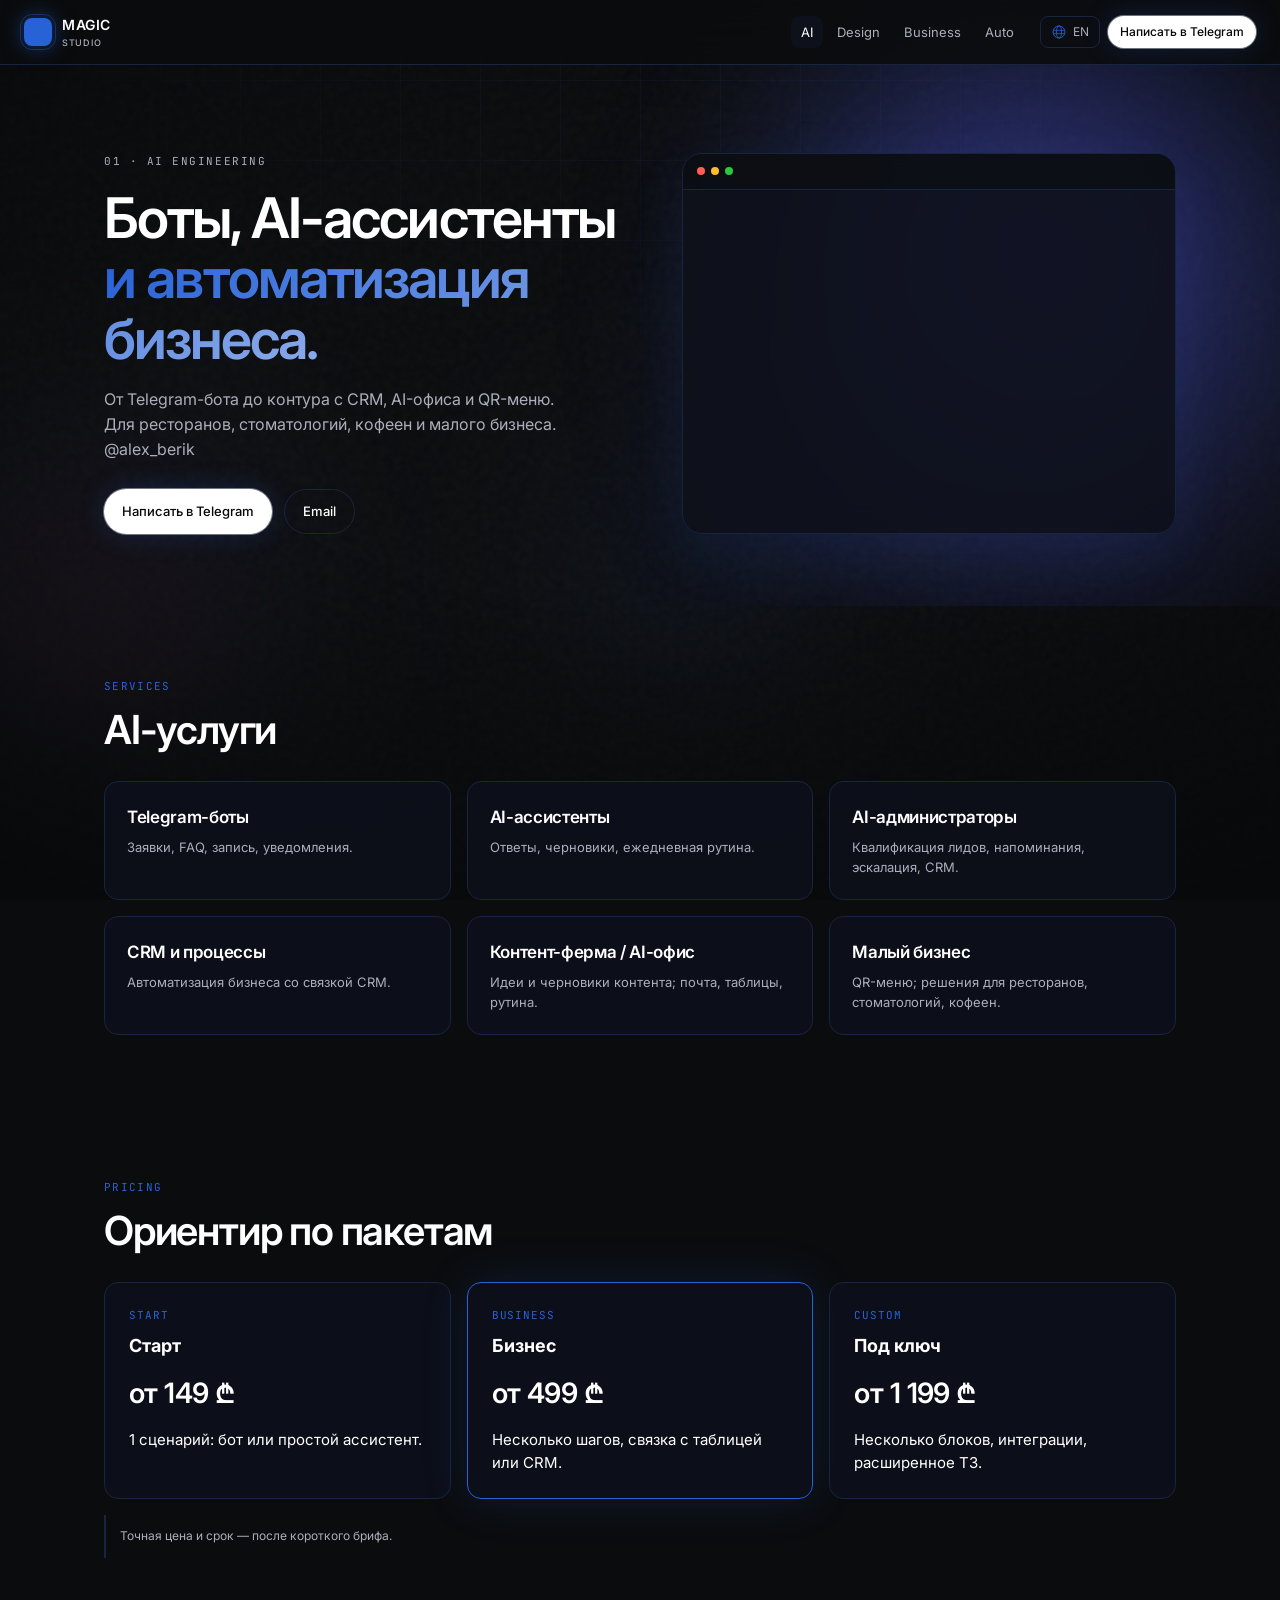
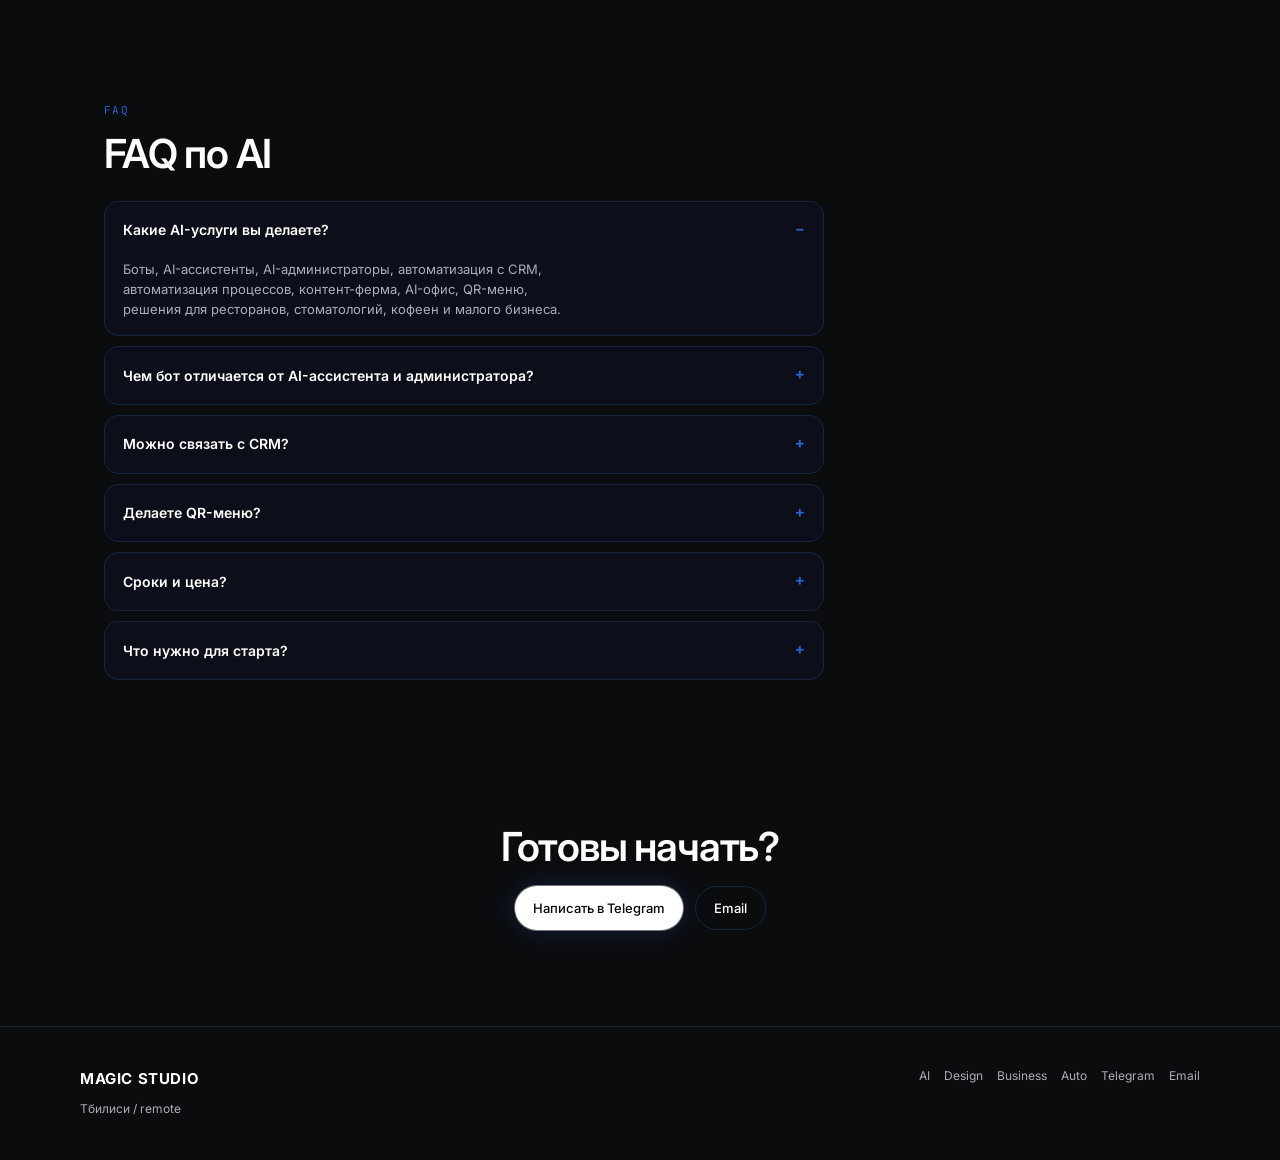
==== ai/index.html @ c42474b6 "Improve AI services SEO metadata and schema" ====
<!doctype html>
<html lang="ru" data-theme="ai">
<head>
<meta charset="utf-8">
<meta name="viewport" content="width=device-width,initial-scale=1">
<title>AI-боты и автоматизация бизнеса в Тбилиси — MAGIC Studio</title>
<meta name="description" content="Разработка Telegram-ботов, AI-ассистентов, автоматизация CRM и процессов, AI-администраторы и QR-меню для бизнеса в Грузии. От 149 ₾.">
<link rel="canonical" href="https://alexberik.github.io/magic_studio/ai/">
<meta property="og:title" content="AI-боты и автоматизация бизнеса в Тбилиси — MAGIC Studio">
<meta property="og:description" content="Разработка Telegram-ботов, AI-ассистентов, автоматизация CRM и процессов, AI-администраторы и QR-меню для бизнеса в Грузии. От 149 ₾.">
<meta property="og:url" content="https://alexberik.github.io/magic_studio/ai/">
<meta property="og:image" content="https://alexberik.github.io/magic_studio/og-image.jpg">
<meta name="robots" content="index,follow,max-image-preview:large,max-snippet:-1,max-video-preview:-1">
<meta name="author" content="MAGIC Studio">
<meta property="og:type" content="website">
<meta property="og:site_name" content="MAGIC Studio">
<meta property="og:locale" content="ru_GE">
<meta property="og:locale:alternate" content="en_US">
<meta property="og:image:alt" content="AI-боты и автоматизация бизнеса в Тбилиси — MAGIC Studio">
<meta name="twitter:card" content="summary_large_image">
<meta name="twitter:title" content="AI-боты и автоматизация бизнеса в Тбилиси — MAGIC Studio">
<meta name="twitter:description" content="Разработка Telegram-ботов, AI-ассистентов, автоматизация CRM и процессов, AI-администраторы и QR-меню для бизнеса в Грузии. От 149 ₾.">
<meta name="twitter:image" content="https://alexberik.github.io/magic_studio/og-image.jpg">
<script type="application/ld+json">{"@context":"https://schema.org","@graph":[{"@type":"Service","@id":"https://alexberik.github.io/magic_studio/ai/#service","name":"AI automation","url":"https://alexberik.github.io/magic_studio/ai/","description":"Разработка Telegram-ботов, AI-ассистентов, автоматизация CRM и процессов, AI-администраторы и QR-меню для бизнеса в Грузии. От 149 ₾.","provider":{"@type":"Organization","name":"MAGIC Studio","url":"https://alexberik.github.io/magic_studio/","email":"alexberik@gmail.com"},"areaServed":{"@type":"Country","name":"Georgia"},"availableChannel":{"@type":"ServiceChannel","serviceUrl":"https://t.me/alex_berik","availableLanguage":["Russian","English"]}},{"@type":"BreadcrumbList","itemListElement":[{"@type":"ListItem","position":1,"name":"MAGIC Studio","item":"https://alexberik.github.io/magic_studio/"},{"@type":"ListItem","position":2,"name":"AI automation","item":"https://alexberik.github.io/magic_studio/ai/"}]}]}</script>
<link href="https://fonts.googleapis.com/css2?family=Inter:wght@400;500;600;700&family=JetBrains+Mono:wght@400;500&display=swap" rel="stylesheet">
<link rel="stylesheet" href="../assets/css/base.css">
<link rel="stylesheet" href="../assets/css/themes.css">
<link rel="stylesheet" href="../assets/css/visuals.css">
<link rel="stylesheet" href="../assets/css/effects.css">
<link rel="stylesheet" href="../assets/css/jarvis.css">
</head>
<body>
<div class="ambient" aria-hidden="true"></div>
<header class="topbar">
  <a class="brand" href="../"><span class="brand-mark"></span><span>MAGIC<small>STUDIO</small></span></a>
  <nav class="nav">
    <a class="active" href="../ai/">AI</a>
    <a href="../design/">Design</a>
    <a href="../business/">Business</a>
    <a href="../auto/">Auto</a>
  </nav>
  <div class="top-actions">
    <button type="button" class="lang-btn" id="lang-btn"><svg class="globe" viewBox="0 0 24 24" fill="none" aria-hidden="true"><circle cx="12" cy="12" r="9" stroke="currentColor" stroke-width="1.4"/><ellipse cx="12" cy="12" rx="4" ry="9" stroke="currentColor" stroke-width="1.2"/><path d="M3.5 9.5h17M3.5 14.5h17" stroke="currentColor" stroke-width="1.2"/></svg><span class="lang-code">EN</span></button>
    <a class="btn btn-primary btn-sm" href="https://t.me/alex_berik" target="_blank" rel="noopener" data-i18n="cta_tg">Написать в Telegram</a>
  </div>
</header>
<main>
<section class="hero">
  <div class="hero-glow"></div>
  <div class="wrap hero-grid">
    <div>
      <p class="eyebrow">01 · AI ENGINEERING</p>
      <h1 data-show="ru">Боты, AI-ассистенты<br><em>и автоматизация бизнеса.</em></h1>
      <h1 data-show="en" hidden>Bots, AI assistants<br><em>and business automation.</em></h1>
      <p class="sub" data-show="ru">От Telegram-бота до контура с CRM, AI-офиса и QR-меню. Для ресторанов, стоматологий, кофеен и малого бизнеса. @alex_berik</p>
      <p class="sub" data-show="en" hidden>From a Telegram bot to CRM flows, AI office and QR menus. For restaurants, clinics, cafes and small business.</p>
      <div class="hero-cta">
        <a class="btn btn-primary" href="https://t.me/alex_berik" target="_blank" rel="noopener" data-i18n="cta_tg">Написать в Telegram</a>
        <a class="btn btn-ghost" href="mailto:alexberik@gmail.com">Email</a>
      </div>
    </div>
    <div class="hero-visual viz-terminal" aria-hidden="true">
      <div class="bar"><span class="dot"></span><span class="dot"></span><span class="dot"></span></div>
      <div class="term-body">
        <div class="line muted">$ magic ai --stack</div>
        <div class="line">bots · assistants · admins</div>
        <div class="line">crm · processes · office</div>
        <div class="line">content-farm · qr-menu</div>
        <div class="line">tg: <span class="ok">@alex_berik</span></div>
        <div class="line">status: <span class="ok">open</span><span class="cursor"></span></div>
      </div>
    </div>
  </div>
</section>
<section class="section" id="services"><div class="wrap">
  <div class="section-label">SERVICES</div>
  <h2 data-show="ru">AI-услуги</h2><h2 data-show="en" hidden>AI services</h2>
  <div class="grid-3" style="margin-top:28px">
    <div class="card"><h3 data-show="ru">Telegram-боты</h3><h3 data-show="en" hidden>Telegram bots</h3><p data-show="ru">Заявки, FAQ, запись, уведомления.</p><p data-show="en" hidden>Leads, FAQ, booking, alerts.</p></div>
    <div class="card"><h3 data-show="ru">AI-ассистенты</h3><h3 data-show="en" hidden>AI assistants</h3><p data-show="ru">Ответы, черновики, ежедневная рутина.</p><p data-show="en" hidden>Answers, drafts, daily routine.</p></div>
    <div class="card"><h3 data-show="ru">AI-администраторы</h3><h3 data-show="en" hidden>AI admins</h3><p data-show="ru">Квалификация лидов, напоминания, эскалация, CRM.</p><p data-show="en" hidden>Lead qualify, reminders, escalate, CRM.</p></div>
    <div class="card"><h3 data-show="ru">CRM и процессы</h3><h3 data-show="en" hidden>CRM & processes</h3><p data-show="ru">Автоматизация бизнеса со связкой CRM.</p><p data-show="en" hidden>Business automation with CRM.</p></div>
    <div class="card"><h3 data-show="ru">Контент-ферма / AI-офис</h3><h3 data-show="en" hidden>Content farm / AI office</h3><p data-show="ru">Идеи и черновики контента; почта, таблицы, рутина.</p><p data-show="en" hidden>Content ideas; mail, sheets, routine.</p></div>
    <div class="card"><h3 data-show="ru">Малый бизнес</h3><h3 data-show="en" hidden>Small business</h3><p data-show="ru">QR-меню; решения для ресторанов, стоматологий, кофеен.</p><p data-show="en" hidden>QR menus; restaurants, clinics, cafes.</p></div>
  </div>
</div></section>
<section class="section"><div class="wrap">
  <div class="section-label">PRICING</div>
  <h2 data-show="ru">Ориентир по пакетам</h2><h2 data-show="en" hidden>Package guide</h2>
  <div class="price-grid" style="margin-top:28px">
    <div class="price-card"><div class="tier">START</div><h3 data-show="ru">Старт</h3><h3 data-show="en" hidden>Start</h3><div class="amount">от 149 ₾</div><p data-show="ru">1 сценарий: бот или простой ассистент.</p><p data-show="en" hidden>1 flow: bot or simple assistant.</p></div>
    <div class="price-card featured"><div class="tier">BUSINESS</div><h3 data-show="ru">Бизнес</h3><h3 data-show="en" hidden>Business</h3><div class="amount">от 499 ₾</div><p data-show="ru">Несколько шагов, связка с таблицей или CRM.</p><p data-show="en" hidden>Multi-step, sheet or CRM.</p></div>
    <div class="price-card"><div class="tier">CUSTOM</div><h3 data-show="ru">Под ключ</h3><h3 data-show="en" hidden>Custom</h3><div class="amount">от 1 199 ₾</div><p data-show="ru">Несколько блоков, интеграции, расширенное ТЗ.</p><p data-show="en" hidden>Several blocks, integrations.</p></div>
  </div>
  <p class="note" data-show="ru">Точная цена и срок — после короткого брифа.</p>
  <p class="note" data-show="en" hidden>Final price and timeline after a short brief.</p>
</div></section>
<section class="section" id="faq"><div class="wrap">
  <div class="section-label">FAQ</div>
  <h2 data-show="ru">FAQ по AI</h2><h2 data-show="en" hidden>AI FAQ</h2>
  <div class="faq-list">
<details class="faq-item" open>
<summary><span data-show="ru">Какие AI-услуги вы делаете?</span><span data-show="en" hidden>Which AI services?</span></summary>
<p data-show="ru">Боты, AI-ассистенты, AI-администраторы, автоматизация с CRM, автоматизация процессов, контент-ферма, AI-офис, QR-меню, решения для ресторанов, стоматологий, кофеен и малого бизнеса.</p>
<p data-show="en" hidden>Bots, AI assistants, AI admins, CRM automation, process automation, content farm, AI office, QR menus, solutions for restaurants, clinics, cafes and small business.</p>
</details>
<details class="faq-item">
<summary><span data-show="ru">Чем бот отличается от AI-ассистента и администратора?</span><span data-show="en" hidden>Bot vs assistant vs admin?</span></summary>
<p data-show="ru">Бот — сценарии (заявки, FAQ, запись). Ассистент помогает с ответами и черновиками. Администратор ведёт операционные шаги: квалификация, CRM, эскалация.</p>
<p data-show="en" hidden>Bot runs flows. Assistant helps with answers and drafts. Admin runs operational steps: qualify, CRM, escalate.</p>
</details>
<details class="faq-item">
<summary><span data-show="ru">Можно связать с CRM?</span><span data-show="en" hidden>CRM integration?</span></summary>
<p data-show="ru">Да. Типовой контур: заявка → квалификация → CRM/таблица → уведомление менеджеру.</p>
<p data-show="en" hidden>Yes. Typical flow: lead → qualify → CRM/sheet → manager alert.</p>
</details>
<details class="faq-item">
<summary><span data-show="ru">Делаете QR-меню?</span><span data-show="en" hidden>QR menus?</span></summary>
<p data-show="ru">Да, для ресторанов и кафе; плюс простые контуры для стоматологий, кофеен и малого бизнеса.</p>
<p data-show="en" hidden>Yes, for restaurants and cafes; plus simple flows for clinics, coffee shops and small business.</p>
</details>
<details class="faq-item">
<summary><span data-show="ru">Сроки и цена?</span><span data-show="en" hidden>Timeline and price?</span></summary>
<p data-show="ru">Простой сценарий — часто от нескольких дней, от 149 ₾. Сложнее — после оценки объёма.</p>
<p data-show="en" hidden>Simple flows often from a few days, from 149 ₾. Complex work after scope review.</p>
</details>
<details class="faq-item">
<summary><span data-show="ru">Что нужно для старта?</span><span data-show="en" hidden>What do you need to start?</span></summary>
<p data-show="ru">Задача, канал, примеры ответов или прайс, желаемый результат.</p>
<p data-show="en" hidden>Task, channel, sample answers or price list, desired outcome.</p>
</details>
  </div>
</div></section>
<section class="section"><div class="wrap" style="text-align:center">
  <h2 data-show="ru">Готовы начать?</h2>
  <h2 data-show="en" hidden>Ready to start?</h2>
  <div class="hero-cta" style="justify-content:center;margin-top:16px">
    <a class="btn btn-primary" href="https://t.me/alex_berik" target="_blank" rel="noopener">Написать в Telegram</a>
    <a class="btn btn-ghost" href="mailto:alexberik@gmail.com">Email</a>
  </div>
</div></section>
</main>
<footer class="footer"><div class="footer-inner">
  <div><strong>MAGIC STUDIO</strong><span data-show="ru">Тбилиси / remote</span><span data-show="en" hidden>Tbilisi / remote</span></div>
  <div class="footer-links">
    <a href="../ai/">AI</a><a href="../design/">Design</a><a href="../business/">Business</a><a href="../auto/">Auto</a>
    <a href="https://t.me/alex_berik" target="_blank" rel="noopener">Telegram</a>
    <a href="mailto:alexberik@gmail.com">Email</a>
  </div>
</div></footer>
<script src="../assets/js/main.js"></script>
</body></html>
---- assets/css/base.css ----
/* MAGIC — shared system */
:root {
  --font-sans: 'Inter', system-ui, -apple-system, sans-serif;
  --font-display: 'Inter', system-ui, sans-serif;
  --font-mono: 'JetBrains Mono', ui-monospace, monospace;
  --max: 1120px;
  --radius: 14px;
  --radius-sm: 8px;
  --radius-pill: 999px;
  --ease: cubic-bezier(0.22, 1, 0.36, 1);
}
*, *::before, *::after { box-sizing: border-box; margin: 0; padding: 0; }
html { scroll-behavior: smooth; }
body {
  font-family: var(--font-sans);
  font-size: 15px;
  line-height: 1.55;
  color: var(--text);
  background: var(--canvas);
  -webkit-font-smoothing: antialiased;
  min-height: 100vh;
  overflow-x: hidden;
}
a { color: inherit; text-decoration: none; }
button { font: inherit; cursor: pointer; border: none; background: none; color: inherit; }
.wrap { max-width: var(--max); margin: 0 auto; padding: 0 24px; }
.section { padding: 72px 0; position: relative; }
.section-label {
  font-family: var(--font-mono); font-size: 11px; letter-spacing: 0.12em;
  text-transform: uppercase; color: var(--accent); margin-bottom: 12px;
}
.section h2 {
  font-size: clamp(28px, 4vw, 40px); font-weight: 600;
  letter-spacing: -0.03em; line-height: 1.15; margin-bottom: 12px;
}
.section .lead { color: var(--text-muted); max-width: 560px; margin-bottom: 32px; }
.ambient {
  position: fixed; inset: 0; pointer-events: none; z-index: 0; overflow: hidden;
}
.ambient::before {
  content: ''; position: absolute; inset: 0;
  background-image:
    linear-gradient(color-mix(in srgb, var(--accent) 7%, transparent) 1px, transparent 1px),
    linear-gradient(90deg, color-mix(in srgb, var(--accent) 7%, transparent) 1px, transparent 1px);
  background-size: 80px 80px;
  mask-image: radial-gradient(ellipse 75% 55% at 50% 0%, black 15%, transparent 72%);
}
.ambient::after {
  content: ''; position: absolute; inset: -20%;
  background-image: url("data:image/svg+xml,%3Csvg viewBox='0 0 200 200' xmlns='http://www.w3.org/2000/svg'%3E%3Cfilter id='n'%3E%3CfeTurbulence type='fractalNoise' baseFrequency='0.85' numOctaves='4' stitchTiles='stitch'/%3E%3C/filter%3E%3Crect width='100%25' height='100%25' filter='url(%23n)'/%3E%3C/svg%3E");
  opacity: 0.035; animation: grain-shift 8s steps(10) infinite; mix-blend-mode: overlay;
}
@keyframes grain-shift {
  0%, 100% { transform: translate(0, 0); }
  20% { transform: translate(-2%, 1%); }
  40% { transform: translate(1%, -1%); }
  60% { transform: translate(-1%, 2%); }
  80% { transform: translate(2%, -2%); }
}
.aurora {
  position: absolute; border-radius: 50%; filter: blur(80px);
  will-change: transform, opacity; mix-blend-mode: screen;
}
.aurora-a {
  width: min(70vw, 640px); height: min(70vw, 640px);
  top: -12%; right: -8%; background: var(--glow-a, var(--glow));
  opacity: 0.55; animation: drift-a 18s ease-in-out infinite alternate;
}
.aurora-b {
  width: min(55vw, 480px); height: min(55vw, 480px);
  bottom: 5%; left: -12%; background: var(--glow-b, var(--glow));
  opacity: 0.35; animation: drift-b 22s ease-in-out infinite alternate;
}
.aurora-c {
  width: min(40vw, 360px); height: min(40vw, 360px);
  top: 42%; left: 40%; background: var(--glow-c, var(--glow));
  opacity: 0.22; animation: drift-c 16s ease-in-out infinite alternate;
}
@keyframes drift-a { from { transform: translate(0, 0) scale(1); } to { transform: translate(-6%, 8%) scale(1.08); } }
@keyframes drift-b { from { transform: translate(0, 0) scale(1); } to { transform: translate(10%, -6%) scale(1.12); } }
@keyframes drift-c { from { transform: translate(0, 0) scale(1); opacity: 0.18; } to { transform: translate(-8%, 4%) scale(1.15); opacity: 0.32; } }
.spotlight {
  position: fixed; width: 420px; height: 420px; margin: -210px 0 0 -210px;
  border-radius: 50%; pointer-events: none; z-index: 0;
  background: radial-gradient(circle, color-mix(in srgb, var(--accent) 18%, transparent) 0%, transparent 70%);
  opacity: 0; transition: opacity 0.4s ease; will-change: transform;
}
body:hover .spotlight { opacity: 1; }
.vignette {
  position: fixed; inset: 0; pointer-events: none; z-index: 0;
  background: radial-gradient(ellipse 90% 70% at 50% 40%, transparent 40%, color-mix(in srgb, var(--canvas) 75%, #000) 100%);
}
main, .topbar, .footer { position: relative; z-index: 1; }
.topbar {
  position: sticky; top: 0; z-index: 50;
  display: flex; align-items: center; gap: 16px; padding: 14px 24px;
  background: color-mix(in srgb, var(--canvas) 78%, transparent);
  backdrop-filter: blur(18px) saturate(1.2);
  border-bottom: 1px solid var(--border);
}
.brand { display: flex; align-items: center; gap: 10px; font-weight: 600; letter-spacing: 0.04em; }
.brand-mark {
  width: 28px; height: 28px; border-radius: 8px; background: var(--accent);
  box-shadow: 0 0 22px color-mix(in srgb, var(--accent) 55%, transparent); position: relative;
}
.brand-mark::after {
  content: ''; position: absolute; inset: -4px; border-radius: 12px;
  border: 1px solid color-mix(in srgb, var(--accent) 35%, transparent);
  animation: pulse-ring 3s ease-in-out infinite;
}
@keyframes pulse-ring {
  0%, 100% { opacity: 0.4; transform: scale(1); }
  50% { opacity: 0; transform: scale(1.25); }
}
.brand span { font-size: 14px; }
.brand small { display: block; font-size: 9px; font-weight: 500; color: var(--text-muted); letter-spacing: 0.08em; }
.nav { display: flex; gap: 4px; margin-left: auto; flex-wrap: wrap; }
.nav a {
  padding: 6px 10px; font-size: 13px; color: var(--text-muted);
  border-radius: var(--radius-sm); transition: .15s var(--ease);
}
.nav a:hover, .nav a.active { color: var(--text); background: var(--surface); }
.top-actions { display: flex; align-items: center; gap: 8px; }
.lang-btn {
  display: inline-flex; align-items: center; gap: 6px;
  padding: 6px 10px; font-size: 12px; color: var(--text-muted);
  border: 1px solid var(--border); border-radius: var(--radius-sm);
}
.lang-btn:hover { border-color: var(--accent); color: var(--text); }
.btn {
  display: inline-flex; align-items: center; gap: 8px;
  padding: 11px 18px; font-size: 13px; font-weight: 500;
  border-radius: var(--radius-pill); transition: .2s var(--ease);
}
.btn-primary {
  background: var(--cta-bg); color: var(--cta-text);
  box-shadow: 0 0 0 1px color-mix(in srgb, var(--cta-bg) 40%, transparent),
              0 0 28px color-mix(in srgb, var(--accent) 22%, transparent);
}
.btn-primary:hover { filter: brightness(1.06); transform: translateY(-1px); }
.btn-ghost { border: 1px solid var(--border); color: var(--text); }
.btn-ghost:hover { border-color: var(--accent); color: var(--accent); }
.btn-sm { padding: 7px 12px; font-size: 12px; }
.grid-2 { display: grid; grid-template-columns: repeat(2, 1fr); gap: 16px; }
.grid-3 { display: grid; grid-template-columns: repeat(3, 1fr); gap: 16px; }
.card {
  background: color-mix(in srgb, var(--surface) 92%, transparent);
  border: 1px solid var(--border); border-radius: var(--radius); padding: 22px;
  backdrop-filter: blur(12px);
  transition: border-color .2s, transform .25s var(--ease), box-shadow .25s;
}
.card:hover {
  border-color: color-mix(in srgb, var(--accent) 55%, var(--border));
  transform: translateY(-2px);
  box-shadow: 0 12px 40px color-mix(in srgb, var(--accent) 10%, transparent);
}
.card h3 { font-size: 17px; font-weight: 600; margin-bottom: 8px; letter-spacing: -0.02em; }
.card p { font-size: 13px; color: var(--text-muted); line-height: 1.5; }
.card .tags { display: flex; flex-wrap: wrap; gap: 6px; margin-top: 14px; }
.tag {
  font-family: var(--font-mono); font-size: 10px; letter-spacing: 0.06em;
  padding: 3px 8px; border-radius: 6px;
  background: color-mix(in srgb, var(--accent) 14%, transparent); color: var(--accent);
}
.hero { position: relative; overflow: hidden; padding: 88px 0 72px; }
.hero-glow {
  position: absolute; pointer-events: none; width: 70vmin; height: 70vmin; border-radius: 50%;
  filter: blur(90px); opacity: 0.5; background: var(--glow); top: -10%; right: -5%;
  animation: drift-a 20s ease-in-out infinite alternate;
}
.hero-glow.secondary {
  width: 50vmin; height: 50vmin; top: 40%; left: -10%; opacity: 0.28;
  animation: drift-b 24s ease-in-out infinite alternate;
}
.hero .eyebrow {
  font-family: var(--font-mono); font-size: 11px; letter-spacing: 0.14em;
  text-transform: uppercase; color: var(--text-muted); margin-bottom: 18px;
}
.hero h1 {
  font-size: clamp(36px, 6vw, 56px); font-weight: 600;
  letter-spacing: -0.035em; line-height: 1.08; max-width: 16ch; margin-bottom: 18px;
}
.hero h1 em {
  font-style: normal;
  background: linear-gradient(120deg, var(--accent), color-mix(in srgb, var(--accent) 55%, #fff));
  -webkit-background-clip: text; background-clip: text; color: transparent;
}
.hero .sub {
  font-size: 16px; color: var(--text-muted); max-width: 48ch;
  margin-bottom: 28px; line-height: 1.55;
}
.hero-cta { display: flex; flex-wrap: wrap; gap: 12px; }
.portal-grid {
  display: grid; grid-template-columns: repeat(2, 1fr); gap: 16px; margin-top: 48px;
}
.portal {
  position: relative; overflow: hidden; display: block; padding: 28px;
  background: color-mix(in srgb, var(--surface) 90%, transparent);
  border: 1px solid var(--border); border-radius: 20px; min-height: 180px;
  backdrop-filter: blur(14px);
  transition: transform .3s var(--ease), border-color .2s, box-shadow .3s;
}
.portal::before {
  content: ''; position: absolute; inset: 0;
  background: radial-gradient(600px circle at var(--mx, 50%) var(--my, 50%),
    color-mix(in srgb, var(--accent) 14%, transparent), transparent 45%);
  opacity: 0; transition: opacity .35s;
}
.portal:hover {
  transform: translateY(-4px); border-color: var(--accent);
  box-shadow: 0 16px 48px color-mix(in srgb, var(--accent) 14%, transparent);
}
.portal:hover::before { opacity: 1; }
.portal .p-num {
  font-family: var(--font-mono); font-size: 11px; color: var(--accent);
  letter-spacing: 0.1em; margin-bottom: 12px; position: relative;
}
.portal h2 { font-size: 22px; font-weight: 600; letter-spacing: -0.02em; margin-bottom: 8px; position: relative; }
.portal p { font-size: 13px; color: var(--text-muted); max-width: 36ch; position: relative; }
.portal .arrow {
  position: absolute; right: 22px; bottom: 22px; font-size: 18px; color: var(--accent); opacity: 0.7;
  transition: transform .25s var(--ease);
}
.portal:hover .arrow { transform: translate(3px, -3px); }
.steps { display: grid; grid-template-columns: repeat(4, 1fr); gap: 12px; }
.step {
  background: color-mix(in srgb, var(--surface) 92%, transparent);
  border: 1px solid var(--border); border-radius: var(--radius); padding: 18px;
  backdrop-filter: blur(10px);
}
.step .n { font-family: var(--font-mono); font-size: 11px; color: var(--accent); margin-bottom: 8px; }
.step strong { display: block; font-size: 14px; margin-bottom: 6px; }
.step span { font-size: 12px; color: var(--text-muted); }
.price-grid { display: grid; grid-template-columns: repeat(3, 1fr); gap: 16px; }
.price-card {
  background: color-mix(in srgb, var(--surface) 92%, transparent);
  border: 1px solid var(--border); border-radius: var(--radius); padding: 24px;
  backdrop-filter: blur(10px);
}
.price-card.featured {
  border-color: var(--accent);
  box-shadow: 0 0 48px color-mix(in srgb, var(--accent) 16%, transparent);
}
.price-card .tier { font-family: var(--font-mono); font-size: 11px; color: var(--accent); letter-spacing: 0.08em; margin-bottom: 8px; }
.price-card h3 { font-size: 18px; margin-bottom: 6px; }
.price-card .amount { font-size: 28px; font-weight: 600; letter-spacing: -0.02em; margin: 12px 0; }
.note {
  font-size: 12px; color: var(--text-muted); margin-top: 16px;
  padding: 12px 14px; border-left: 2px solid var(--border);
}
.footer { border-top: 1px solid var(--border); padding: 40px 24px; margin-top: 24px; }
.footer-inner {
  max-width: var(--max); margin: 0 auto;
  display: flex; flex-wrap: wrap; justify-content: space-between; gap: 20px;
}
.footer strong { display: block; margin-bottom: 6px; letter-spacing: 0.04em; }
.footer span, .footer a { font-size: 12px; color: var(--text-muted); }
.footer a:hover { color: var(--accent); }
.footer-links { display: flex; flex-wrap: wrap; gap: 14px; }
@media (max-width: 900px) {
  .nav { display: none; }
  .grid-2, .grid-3, .portal-grid, .steps, .price-grid { grid-template-columns: 1fr; }
  .hero { padding: 64px 0 48px; }
  .spotlight { display: none; }
  .aurora-c { display: none; }
}
@media (prefers-reduced-motion: reduce) {
  .aurora, .hero-glow, .ambient::after, .brand-mark::after { animation: none !important; }
}
---- assets/css/themes.css ----
/* Theme tokens per direction — multi-layer aurora */
[data-theme="hub"] {
  --canvas: #050508; --surface: #0c0c12; --elevated: #12121a; --border: #1e1e2a;
  --text: #f2f2f5; --text-muted: #8b8b9a; --accent: #ab8ff1;
  --glow: radial-gradient(circle, rgba(171,143,241,0.65), rgba(137,96,240,0.12));
  --glow-a: radial-gradient(circle, rgba(171,143,241,0.7) 0%, rgba(137,96,240,0.15) 55%, transparent 70%);
  --glow-b: radial-gradient(circle, rgba(255,125,218,0.35) 0%, rgba(98,95,255,0.12) 50%, transparent 70%);
  --glow-c: radial-gradient(circle, rgba(142,108,228,0.4) 0%, transparent 65%);
  --cta-bg: #dad7de; --cta-text: #08080a;
}
[data-theme="ai"] {
  --canvas: #0b0c0e; --surface: #0e111b; --elevated: #0d172b; --border: #172540;
  --text: #ffffff; --text-muted: #abaebb; --accent: #2862d7;
  --glow: radial-gradient(circle, rgba(98,95,255,0.55), rgba(40,98,215,0.12));
  --glow-a: radial-gradient(circle, rgba(98,95,255,0.6) 0%, rgba(40,98,215,0.18) 50%, transparent 70%);
  --glow-b: radial-gradient(circle, rgba(255,125,218,0.28) 0%, rgba(40,98,215,0.1) 55%, transparent 70%);
  --glow-c: radial-gradient(circle, rgba(40,98,215,0.45) 0%, transparent 65%);
  --cta-bg: #ffffff; --cta-text: #050606;
}
[data-theme="design"] {
  --canvas: #0e100f; --surface: #191919; --elevated: #222222; --border: #42433d;
  --text: #fffce1; --text-muted: #7c7c6f; --accent: #0ae448;
  --glow: radial-gradient(circle, rgba(10,228,72,0.35), rgba(254,197,251,0.12));
  --glow-a: radial-gradient(circle, rgba(10,228,72,0.4) 0%, rgba(171,255,132,0.12) 50%, transparent 70%);
  --glow-b: radial-gradient(circle, rgba(254,197,251,0.3) 0%, rgba(157,149,255,0.12) 50%, transparent 70%);
  --glow-c: radial-gradient(circle, rgba(0,186,226,0.25) 0%, transparent 65%);
  --cta-bg: transparent; --cta-text: #fffce1;
}
[data-theme="design"] .btn-primary {
  background: transparent; color: #fffce1; border: 1.5px solid #0ae448; box-shadow: 0 0 24px rgba(10,228,72,0.2);
}
[data-theme="design"] .btn-primary:hover { background: rgba(10,228,72,0.1); filter: none; }
[data-theme="business"] {
  --canvas: #08080a; --surface: #0d0d12; --elevated: #17171c; --border: #31313a;
  --text: #dad7de; --text-muted: #8b8e9c; --accent: #ab8ff1;
  --glow: radial-gradient(circle, rgba(142,108,228,0.45), rgba(114,79,201,0.1));
  --glow-a: radial-gradient(circle, rgba(142,108,228,0.5) 0%, rgba(114,79,201,0.15) 50%, transparent 70%);
  --glow-b: radial-gradient(circle, rgba(171,143,241,0.28) 0%, transparent 65%);
  --glow-c: radial-gradient(circle, rgba(137,96,240,0.22) 0%, transparent 65%);
  --cta-bg: #dad7de; --cta-text: #08080a;
}
[data-theme="auto"] {
  --canvas: #010101; --surface: #16191b; --elevated: #1f1f23; --border: #252525;
  --text: #e0e0e0; --text-muted: #828b8d; --accent: #5eead4;
  --glow: radial-gradient(circle, rgba(94,234,212,0.28), rgba(31,31,35,0.1));
  --glow-a: radial-gradient(circle, rgba(94,234,212,0.35) 0%, rgba(45,212,191,0.1) 50%, transparent 70%);
  --glow-b: radial-gradient(circle, rgba(125,211,252,0.2) 0%, transparent 65%);
  --glow-c: radial-gradient(circle, rgba(94,234,212,0.18) 0%, transparent 65%);
  --cta-bg: #e0e0e0; --cta-text: #010101;
}
---- assets/css/visuals.css ----
/* hero split + thematic visuals + socials */
.hero-grid{display:grid;grid-template-columns:1.05fr .95fr;gap:32px;align-items:center}
.hero-visual{position:relative;min-height:340px;border-radius:20px;border:1px solid var(--border);background:color-mix(in srgb,var(--surface) 88%,transparent);backdrop-filter:blur(14px);overflow:hidden;box-shadow:0 20px 60px color-mix(in srgb,var(--accent) 10%,transparent)}
.hero-visual .viz-label{position:absolute;top:14px;left:16px;z-index:3;font-family:var(--font-mono);font-size:10px;letter-spacing:.12em;color:var(--accent);text-transform:uppercase}
.hero-visual .viz-stage{position:absolute;inset:0}
.lang-btn{display:inline-flex;align-items:center;gap:6px}
.lang-btn .globe{width:16px;height:16px;display:block;flex-shrink:0;color:var(--accent)}
.lang-btn:hover .globe{filter:drop-shadow(0 0 6px color-mix(in srgb,var(--accent) 55%,transparent))}
.viz-hub .node{position:absolute;width:56px;height:56px;border-radius:14px;border:1px solid color-mix(in srgb,var(--accent) 45%,var(--border));background:color-mix(in srgb,var(--canvas) 70%,transparent);display:flex;align-items:center;justify-content:center;font-family:var(--font-mono);font-size:10px;color:var(--text);box-shadow:0 0 24px color-mix(in srgb,var(--accent) 18%,transparent);animation:node-float 6s ease-in-out infinite}
.viz-hub .node:nth-child(6){top:18%;left:14%}.viz-hub .node:nth-child(7){top:18%;right:14%;animation-delay:.8s}.viz-hub .node:nth-child(8){bottom:16%;left:14%;animation-delay:1.4s}.viz-hub .node:nth-child(9){bottom:16%;right:14%;animation-delay:2s}
.viz-hub .core{position:absolute;left:50%;top:50%;width:72px;height:72px;margin:-36px 0 0 -36px;border-radius:50%;border:1px solid var(--accent);box-shadow:0 0 40px color-mix(in srgb,var(--accent) 35%,transparent),inset 0 0 20px color-mix(in srgb,var(--accent) 20%,transparent);animation:core-pulse 3.5s ease-in-out infinite}
.viz-hub .link{position:absolute;left:50%;top:50%;width:2px;height:90px;background:linear-gradient(var(--accent),transparent);transform-origin:top center;opacity:.35}
.viz-hub .link:nth-of-type(1){transform:rotate(40deg)}.viz-hub .link:nth-of-type(2){transform:rotate(140deg)}.viz-hub .link:nth-of-type(3){transform:rotate(220deg)}.viz-hub .link:nth-of-type(4){transform:rotate(320deg)}
@keyframes node-float{0%,100%{transform:translateY(0)}50%{transform:translateY(-8px)}}
@keyframes core-pulse{0%,100%{transform:scale(1);opacity:.9}50%{transform:scale(1.06);opacity:1}}
.viz-terminal{font-family:var(--font-mono);font-size:12px;line-height:1.55;color:color-mix(in srgb,var(--accent) 85%,#fff);height:100%;overflow:hidden}
.viz-terminal .bar{position:absolute;top:0;left:0;right:0;height:36px;border-bottom:1px solid var(--border);display:flex;align-items:center;gap:6px;padding:0 14px;background:color-mix(in srgb,var(--canvas) 60%,transparent);z-index:2}
.viz-terminal .dot{width:8px;height:8px;border-radius:50%}.viz-terminal .dot:nth-child(1){background:#ff5f57}.viz-terminal .dot:nth-child(2){background:#febc2e}.viz-terminal .dot:nth-child(3){background:#28c840}
.viz-terminal .term-body{position:absolute;inset:36px 0 0;padding:16px 18px;overflow:hidden}
.viz-terminal .line{opacity:0;animation:term-line 14s linear infinite;white-space:pre}
.viz-terminal .line:nth-child(1){animation-delay:0s}.viz-terminal .line:nth-child(2){animation-delay:.7s}.viz-terminal .line:nth-child(3){animation-delay:1.4s}.viz-terminal .line:nth-child(4){animation-delay:2.1s}.viz-terminal .line:nth-child(5){animation-delay:2.8s}.viz-terminal .line:nth-child(6){animation-delay:3.5s}.viz-terminal .line:nth-child(7){animation-delay:4.2s}.viz-terminal .line:nth-child(8){animation-delay:4.9s}.viz-terminal .line:nth-child(9){animation-delay:5.6s}.viz-terminal .line:nth-child(10){animation-delay:6.3s}.viz-terminal .line:nth-child(11){animation-delay:7s}
.viz-terminal .cursor{display:inline-block;width:8px;height:14px;margin-left:2px;background:var(--accent);vertical-align:text-bottom;animation:blink 1s steps(1) infinite}
.viz-terminal .muted{color:color-mix(in srgb,var(--accent) 45%,var(--text-muted))}.viz-terminal .ok{color:#5eead4}
@keyframes term-line{0%{opacity:0}4%{opacity:1}88%{opacity:1}100%{opacity:.4}}
@keyframes blink{50%{opacity:0}}
.viz-design svg{width:100%;height:100%;display:block}
.viz-design .stroke{fill:none;stroke:var(--accent);stroke-width:1.6;stroke-linecap:round;stroke-linejoin:round;stroke-dasharray:600;stroke-dashoffset:600;animation:draw-stroke 5.5s ease-in-out infinite}
.viz-design .stroke.s2{animation-delay:.5s;opacity:.85}.viz-design .stroke.s3{animation-delay:1.1s;opacity:.7}.viz-design .stroke.s4{animation-delay:1.7s;opacity:.55}.viz-design .stroke.s5{animation-delay:2.2s;opacity:.45}
.viz-design .fill-soft{fill:color-mix(in srgb,var(--accent) 8%,transparent);stroke:none;opacity:0;animation:fill-in 5.5s ease-in-out infinite}
.viz-design .pen{position:absolute;width:11px;height:11px;border-radius:50%;background:var(--accent);box-shadow:0 0 18px var(--accent);animation:pen-plan 5.5s ease-in-out infinite;z-index:2}
.viz-design .room-tag{position:absolute;font-family:var(--font-mono);font-size:9px;letter-spacing:.08em;color:var(--accent);opacity:0;animation:tag-in 5.5s ease-in-out infinite}
.viz-design .room-tag.t1{top:28%;left:22%;animation-delay:2.4s}.viz-design .room-tag.t2{top:28%;right:20%;animation-delay:2.8s}.viz-design .room-tag.t3{bottom:22%;left:38%;animation-delay:3.2s}
@keyframes draw-stroke{0%{stroke-dashoffset:600}35%{stroke-dashoffset:0}75%{stroke-dashoffset:0}100%{stroke-dashoffset:600}}
@keyframes fill-in{0%,20%{opacity:0}40%,75%{opacity:1}100%{opacity:0}}
@keyframes tag-in{0%,40%{opacity:0}50%,75%{opacity:.9}100%{opacity:0}}
@keyframes pen-plan{0%{left:12%;top:78%}15%{left:14%;top:22%}30%{left:50%;top:20%}45%{left:86%;top:22%}60%{left:84%;top:72%}75%{left:50%;top:78%}100%{left:12%;top:78%}}
.viz-business .id-card{position:absolute;width:48%;height:42%;border-radius:12px;padding:12px 14px;border:1px solid color-mix(in srgb,var(--accent) 45%,var(--border));background:linear-gradient(135deg,color-mix(in srgb,var(--surface) 95%,transparent),color-mix(in srgb,var(--accent) 8%,var(--surface)));box-shadow:0 14px 36px rgba(0,0,0,.4);font-family:var(--font-mono);animation:card-float 5s ease-in-out infinite}
.viz-business .id-card:nth-child(1){left:8%;top:16%;z-index:3;--r:-8deg}.viz-business .id-card:nth-child(2){left:28%;top:30%;z-index:2;--r:2deg;animation-delay:.35s}.viz-business .id-card:nth-child(3){left:46%;top:22%;z-index:1;--r:9deg;animation-delay:.7s}
.viz-business .id-card .chip{width:28px;height:20px;border-radius:4px;margin-bottom:10px;background:linear-gradient(135deg,color-mix(in srgb,var(--accent) 55%,#c9a227),color-mix(in srgb,var(--accent) 25%,#8a7a3a))}
.viz-business .id-card .ctype{font-size:9px;letter-spacing:.14em;color:var(--accent);margin-bottom:6px}
.viz-business .id-card .cname{font-size:12px;font-weight:600;margin-bottom:4px}
.viz-business .id-card .cmeta{font-size:9px;color:var(--text-muted);line-height:1.5}
.viz-business .id-card .stripe{position:absolute;left:0;right:0;bottom:18px;height:18px;background:color-mix(in srgb,var(--accent) 18%,#111);opacity:.7}
.viz-business .stamp{position:absolute;right:10px;bottom:10px;width:36px;height:36px;border-radius:50%;border:1.5px dashed var(--accent);opacity:0;animation:stamp-in 5s ease-in-out infinite}
.viz-business .id-card:nth-child(1) .stamp{animation-delay:1.2s}.viz-business .id-card:nth-child(2) .stamp{animation-delay:1.8s}.viz-business .id-card:nth-child(3) .stamp{animation-delay:2.4s}
@keyframes card-float{0%,100%{transform:translateY(0) rotate(var(--r,0deg))}50%{transform:translateY(-8px) rotate(var(--r,0deg))}}
@keyframes stamp-in{0%,25%{opacity:0;transform:scale(1.4)}40%,70%{opacity:.85;transform:scale(1)}100%{opacity:0}}
.viz-auto .road{position:absolute;left:0;right:0;bottom:18%;height:2px;background:linear-gradient(90deg,transparent,color-mix(in srgb,var(--accent) 35%,transparent),transparent)}
.viz-auto .car-wrap{position:absolute;left:50%;top:52%;width:220px;height:90px;margin:-45px 0 0 -110px;animation:car-bob 3s ease-in-out infinite}
.viz-auto .body{position:absolute;left:10px;right:10px;bottom:18px;height:36px;border:2px solid var(--accent);border-radius:10px 28px 8px 8px;background:color-mix(in srgb,var(--accent) 6%,transparent);box-shadow:0 0 24px color-mix(in srgb,var(--accent) 25%,transparent)}
.viz-auto .cabin{position:absolute;left:48px;right:52px;bottom:48px;height:28px;border:2px solid var(--accent);border-bottom:none;border-radius:8px 18px 0 0;background:color-mix(in srgb,var(--accent) 10%,transparent)}
.viz-auto .cabin::after{content:'';position:absolute;left:42%;top:0;bottom:0;width:2px;background:var(--accent);opacity:.5}
.viz-auto .light-f{position:absolute;right:12px;bottom:30px;width:10px;height:8px;border-radius:2px;background:var(--accent);box-shadow:0 0 12px var(--accent);animation:light-pulse 2s ease-in-out infinite}
.viz-auto .light-r{position:absolute;left:14px;bottom:30px;width:8px;height:8px;border-radius:2px;background:color-mix(in srgb,var(--accent) 50%,#f44);opacity:.8}
.viz-auto .wheel{position:absolute;bottom:4px;width:26px;height:26px;border-radius:50%;border:2.5px solid var(--accent);background:var(--canvas);animation:wheel-spin 1.2s linear infinite}
.viz-auto .wheel.l{left:28px}.viz-auto .wheel.r{right:28px}
.viz-auto .scan{position:absolute;left:6%;right:6%;height:2px;z-index:5;background:linear-gradient(90deg,transparent,var(--accent),transparent);box-shadow:0 0 20px var(--accent);animation:scan-y 2.4s ease-in-out infinite}
.viz-auto .scan-glow{position:absolute;left:10%;right:10%;height:40px;z-index:4;background:linear-gradient(transparent,color-mix(in srgb,var(--accent) 12%,transparent),transparent);animation:scan-y 2.4s ease-in-out infinite}
.viz-auto .hud{position:absolute;right:14px;top:44px;font-family:var(--font-mono);font-size:10px;color:var(--accent);line-height:1.75}
.viz-auto .hud span{display:block;opacity:0;animation:hud-line 4s ease-in-out infinite}
.viz-auto .hud span:nth-child(1){animation-delay:0s}.viz-auto .hud span:nth-child(2){animation-delay:.4s}.viz-auto .hud span:nth-child(3){animation-delay:.8s}.viz-auto .hud span:nth-child(4){animation-delay:1.2s}
@keyframes car-bob{0%,100%{transform:translateY(0)}50%{transform:translateY(-4px)}}
@keyframes wheel-spin{to{transform:rotate(360deg)}}
@keyframes light-pulse{0%,100%{opacity:.7}50%{opacity:1}}
@keyframes scan-y{0%{top:20%;opacity:.25}50%{top:70%;opacity:1}100%{top:20%;opacity:.25}}
@keyframes hud-line{0%{opacity:0}15%{opacity:1}70%{opacity:1}100%{opacity:.35}}
.card,.price-card,.step{animation:card-rise .7s var(--ease) both}
@keyframes card-rise{from{opacity:0;transform:translateY(16px)}to{opacity:1;transform:translateY(0)}}
.socials{display:flex;flex-wrap:wrap;gap:10px;margin-top:14px}
.social{width:36px;height:36px;border-radius:10px;display:inline-flex;align-items:center;justify-content:center;border:1px solid color-mix(in srgb,var(--accent) 35%,var(--border));background:color-mix(in srgb,var(--accent) 10%,transparent);color:var(--accent);font-size:0;line-height:0}
.social svg{display:block;width:18px;height:18px}
.social:hover{transform:translateY(-2px);border-color:var(--accent);box-shadow:0 0 20px color-mix(in srgb,var(--accent) 30%,transparent)}
.faq-list{display:flex;flex-direction:column;gap:10px;margin-top:24px;max-width:720px}
.faq-item{border:1px solid var(--border);border-radius:var(--radius);background:color-mix(in srgb,var(--surface) 92%,transparent);backdrop-filter:blur(10px);overflow:hidden}
.faq-item summary{cursor:pointer;padding:16px 18px;font-weight:600;font-size:14px;list-style:none;display:flex;align-items:center;justify-content:space-between;gap:12px}
.faq-item summary::-webkit-details-marker{display:none}
.faq-item summary::after{content:'+';font-family:var(--font-mono);color:var(--accent);font-size:16px}
.faq-item[open] summary::after{content:'–'}
.faq-item p{padding:0 18px 16px;font-size:13px;color:var(--text-muted);line-height:1.55;max-width:62ch}
@media (max-width:900px){.hero-grid{grid-template-columns:1fr}.hero-visual{min-height:260px;order:-1}}
@media (prefers-reduced-motion:reduce){.viz-terminal .line,.viz-design .stroke,.viz-design .pen,.viz-hub .node,.viz-hub .core,.viz-auto .scan,.viz-auto .wheel,.viz-business .id-card,.card{animation:none!important;opacity:1}}
---- assets/css/effects.css ----
/* Hub: arc-reactor core + signal pulses to fixed cubes */
.viz-hub .core{
  position:absolute;left:50%;top:50%;width:84px;height:84px;margin:-42px 0 0 -42px;
  border-radius:50%;
  border:1px solid color-mix(in srgb,var(--accent) 55%,transparent);
  background:
    radial-gradient(circle at 50% 50%, color-mix(in srgb,var(--accent) 38%,transparent) 0 16%, transparent 17% 100%),
    radial-gradient(circle at 50% 50%, transparent 0 26%, color-mix(in srgb,var(--accent) 22%,transparent) 27% 31%, transparent 32%),
    radial-gradient(circle at 50% 50%, transparent 0 40%, color-mix(in srgb,var(--accent) 14%,transparent) 41% 45%, transparent 46%);
  box-shadow:0 0 36px color-mix(in srgb,var(--accent) 42%,transparent), inset 0 0 22px color-mix(in srgb,var(--accent) 28%,transparent);
  animation:core-breathe 3.2s ease-in-out infinite;z-index:3;
}
.viz-hub .core::before{
  content:"";position:absolute;inset:16px;border-radius:50%;
  border:1.5px solid var(--accent);
  box-shadow:0 0 14px color-mix(in srgb,var(--accent) 50%,transparent);
  animation:core-spin 3.6s linear infinite;
}
.viz-hub .core::after{
  content:"";position:absolute;left:50%;top:50%;width:12px;height:12px;margin:-6px 0 0 -6px;
  border-radius:50%;background:var(--accent);
  box-shadow:0 0 18px var(--accent);
  animation:core-dot 1.6s ease-in-out infinite;
}
.viz-hub .node{
  position:absolute;width:56px;height:56px;border-radius:14px;
  border:1px solid color-mix(in srgb,var(--accent) 45%,var(--border));
  background:color-mix(in srgb,var(--canvas) 80%,transparent);
  display:flex;align-items:center;justify-content:center;
  font-family:var(--font-mono);font-size:10px;letter-spacing:.06em;color:var(--text);
  box-shadow:0 0 16px color-mix(in srgb,var(--accent) 12%,transparent);
  z-index:2;animation:none;
}
.viz-hub .node.ai  { top:14%; left:14%;  animation:node-hit 3.6s ease-in-out infinite; animation-delay:0s; }
.viz-hub .node.des { top:14%; right:14%; animation:node-hit 3.6s ease-in-out infinite; animation-delay:.45s; }
.viz-hub .node.biz { bottom:14%; left:14%; animation:node-hit 3.6s ease-in-out infinite; animation-delay:.9s; }
.viz-hub .node.auto{ bottom:14%; right:14%; animation:node-hit 3.6s ease-in-out infinite; animation-delay:1.35s; }
.viz-hub .signal{
  position:absolute;left:50%;top:50%;width:2px;height:0;
  transform-origin:top center;z-index:1;pointer-events:none;
  background:linear-gradient(to bottom, var(--accent), transparent);
  opacity:0;animation:signal-fire 3.6s ease-in-out infinite;
}
.viz-hub .signal.to-ai  { transform:rotate(-42deg); animation-delay:0s; }
.viz-hub .signal.to-des { transform:rotate(42deg);  animation-delay:.45s; }
.viz-hub .signal.to-biz { transform:rotate(-138deg); animation-delay:.9s; }
.viz-hub .signal.to-auto{ transform:rotate(138deg);  animation-delay:1.35s; }
.viz-hub .signal .ping{
  position:absolute;bottom:-4px;left:50%;width:7px;height:7px;margin-left:-3.5px;
  border-radius:50%;background:var(--accent);box-shadow:0 0 10px var(--accent);
  animation:ping-dot 3.6s ease-in-out infinite;
}
.viz-hub .signal.to-ai .ping{animation-delay:0s}
.viz-hub .signal.to-des .ping{animation-delay:.45s}
.viz-hub .signal.to-biz .ping{animation-delay:.9s}
.viz-hub .signal.to-auto .ping{animation-delay:1.35s}
@keyframes core-breathe{0%,100%{transform:scale(1)}50%{transform:scale(1.04)}}
@keyframes core-spin{to{transform:rotate(360deg)}}
@keyframes core-dot{0%,100%{opacity:1;transform:scale(1)}50%{opacity:.7;transform:scale(1.2)}}
@keyframes signal-fire{
  0%{height:0;opacity:0}
  12%{height:105px;opacity:.9}
  35%{height:105px;opacity:.45}
  50%{height:105px;opacity:.1}
  100%{height:0;opacity:0}
}
@keyframes ping-dot{
  0%,10%{opacity:0;transform:scale(.4)}
  18%{opacity:1;transform:scale(1.25)}
  35%{opacity:.7;transform:scale(1)}
  55%,100%{opacity:0;transform:scale(.5)}
}
@keyframes node-hit{
  0%,12%{box-shadow:0 0 14px color-mix(in srgb,var(--accent) 10%,transparent);border-color:color-mix(in srgb,var(--accent) 40%,var(--border));transform:scale(1)}
  18%{box-shadow:0 0 28px color-mix(in srgb,var(--accent) 45%,transparent);border-color:var(--accent);transform:scale(1.08)}
  32%{box-shadow:0 0 18px color-mix(in srgb,var(--accent) 22%,transparent);border-color:color-mix(in srgb,var(--accent) 55%,var(--border));transform:scale(1.02)}
  50%,100%{box-shadow:0 0 14px color-mix(in srgb,var(--accent) 10%,transparent);border-color:color-mix(in srgb,var(--accent) 40%,var(--border));transform:scale(1)}
}

/* Auto: X5-like SUV line draw */
.viz-auto .tesla-draw{position:absolute;inset:10% 6% 16% 6%;display:flex;align-items:center;justify-content:center}
.viz-auto .tesla-draw svg{width:100%;height:100%;overflow:visible}
.viz-auto .tesla-draw .stroke{
  fill:none;stroke:var(--accent);stroke-width:1.8;stroke-linecap:round;stroke-linejoin:round;
  stroke-dasharray:1200;stroke-dashoffset:1200;animation:x5-draw 7s ease-in-out infinite;
}
.viz-auto .tesla-draw .stroke.s2{animation-delay:.3s;opacity:.92}
.viz-auto .tesla-draw .stroke.s3{animation-delay:.6s;opacity:.8}
.viz-auto .tesla-draw .stroke.s4{animation-delay:.9s;opacity:.7}
.viz-auto .tesla-draw .stroke.s5{animation-delay:1.15s;opacity:.55}
.viz-auto .tesla-draw .fill-soft{
  fill:color-mix(in srgb,var(--accent) 9%,transparent);stroke:none;opacity:0;animation:x5-fill 7s ease-in-out infinite;
}
.viz-auto .tesla-draw .pen{
  position:absolute;width:9px;height:9px;border-radius:50%;background:var(--accent);
  box-shadow:0 0 14px var(--accent);z-index:3;animation:x5-pen 7s ease-in-out infinite;
}
.viz-auto .hud-label{
  position:absolute;right:12px;top:38px;font-family:var(--font-mono);
  font-size:9px;letter-spacing:.1em;color:var(--accent);line-height:1.7;z-index:2;
}
.viz-auto .hud-label span{display:block;opacity:0;animation:hud-line 7s ease-in-out infinite}
.viz-auto .hud-label span:nth-child(1){animation-delay:2s}
.viz-auto .hud-label span:nth-child(2){animation-delay:2.4s}
.viz-auto .hud-label span:nth-child(3){animation-delay:2.8s}
.viz-auto .hud-label span:nth-child(4){animation-delay:3.2s}
@keyframes x5-draw{0%{stroke-dashoffset:1200}40%{stroke-dashoffset:0}72%{stroke-dashoffset:0}100%{stroke-dashoffset:1200}}
@keyframes x5-fill{0%,32%{opacity:0}48%,70%{opacity:1}100%{opacity:0}}
@keyframes x5-pen{
  0%{left:6%;top:68%;opacity:1}
  10%{left:14%;top:52%}
  20%{left:28%;top:36%}
  32%{left:48%;top:28%}
  44%{left:72%;top:34%}
  54%{left:90%;top:48%}
  64%{left:88%;top:68%}
  74%{left:60%;top:76%}
  84%{left:28%;top:74%}
  100%{left:6%;top:68%;opacity:.35}
}
@keyframes hud-line{0%{opacity:0}12%{opacity:1}65%{opacity:1}100%{opacity:.25}}
@media (prefers-reduced-motion:reduce){
  .viz-hub .core,.viz-hub .core::before,.viz-hub .signal,.viz-hub .node,
  .viz-auto .tesla-draw .stroke,.viz-auto .tesla-draw .pen{animation:none!important;opacity:1}
  .viz-auto .tesla-draw .stroke{stroke-dashoffset:0}
}
---- assets/css/jarvis.css ----
/* JARVIS hub: legacy arc-reactor + CSS signals are replaced by the canvas core */
.viz-hub .core,.viz-hub .signal{display:none!important}
.viz-hub .jarvis-canvas{position:absolute;inset:0;z-index:1;pointer-events:none}
.viz-hub .node{z-index:2;transition:box-shadow .3s,border-color .3s,background .3s}
.viz-hub .node.hit{border-color:var(--accent);background:color-mix(in srgb,var(--accent) 22%,var(--canvas));box-shadow:0 0 34px color-mix(in srgb,var(--accent) 60%,transparent)}
.viz-hub .viz-label::after{content:" · J.A.R.V.I.S ONLINE";opacity:.7}
/* Auto: Tesla Model 3 pencil-line draw (pathLength=1 on every stroke) */
.viz-auto .tesla-draw .pen{display:none}
.viz-auto .tesla-draw .stroke{fill:none;stroke:var(--accent);stroke-width:1.7;stroke-linecap:round;stroke-linejoin:round;stroke-dasharray:1;stroke-dashoffset:1;animation:m3-draw 9s ease-in-out infinite;filter:drop-shadow(0 0 3px color-mix(in srgb,var(--accent) 55%,transparent))}
.viz-auto .tesla-draw .stroke.s2{animation-delay:.9s;opacity:.9}.viz-auto .tesla-draw .stroke.s3{animation-delay:1.8s;opacity:.8}
.viz-auto .tesla-draw .stroke.s4{animation-delay:2.6s;opacity:.7}.viz-auto .tesla-draw .stroke.s5{animation-delay:3.4s;opacity:.55}
.viz-auto .tesla-draw .fill-soft{fill:color-mix(in srgb,var(--accent) 7%,transparent);stroke:none;opacity:0;animation:m3-fill 9s ease-in-out infinite}
.viz-auto .tesla-draw .ground{stroke:color-mix(in srgb,var(--accent) 40%,transparent);stroke-width:1;stroke-dasharray:6 9;fill:none;animation:m3-ground 1.6s linear infinite}
@keyframes m3-draw{0%{stroke-dashoffset:1;opacity:0}4%{opacity:1}42%{stroke-dashoffset:0}84%{stroke-dashoffset:0;opacity:1}96%,100%{stroke-dashoffset:0;opacity:0}}
@keyframes m3-fill{0%,38%{opacity:0}55%,84%{opacity:1}96%,100%{opacity:0}}
@keyframes m3-ground{to{stroke-dashoffset:-30}}
@media (prefers-reduced-motion:reduce){.viz-auto .tesla-draw .stroke{animation:none!important;stroke-dashoffset:0;opacity:1}.viz-auto .tesla-draw .ground{animation:none}}

.viz-auto .hud-label{top:auto;bottom:14px;right:16px;text-align:right}
.viz-auto .tesla-draw{inset:14% 4% 20% 4%}
[hidden]{display:none!important}
h1,h2{text-wrap:balance}
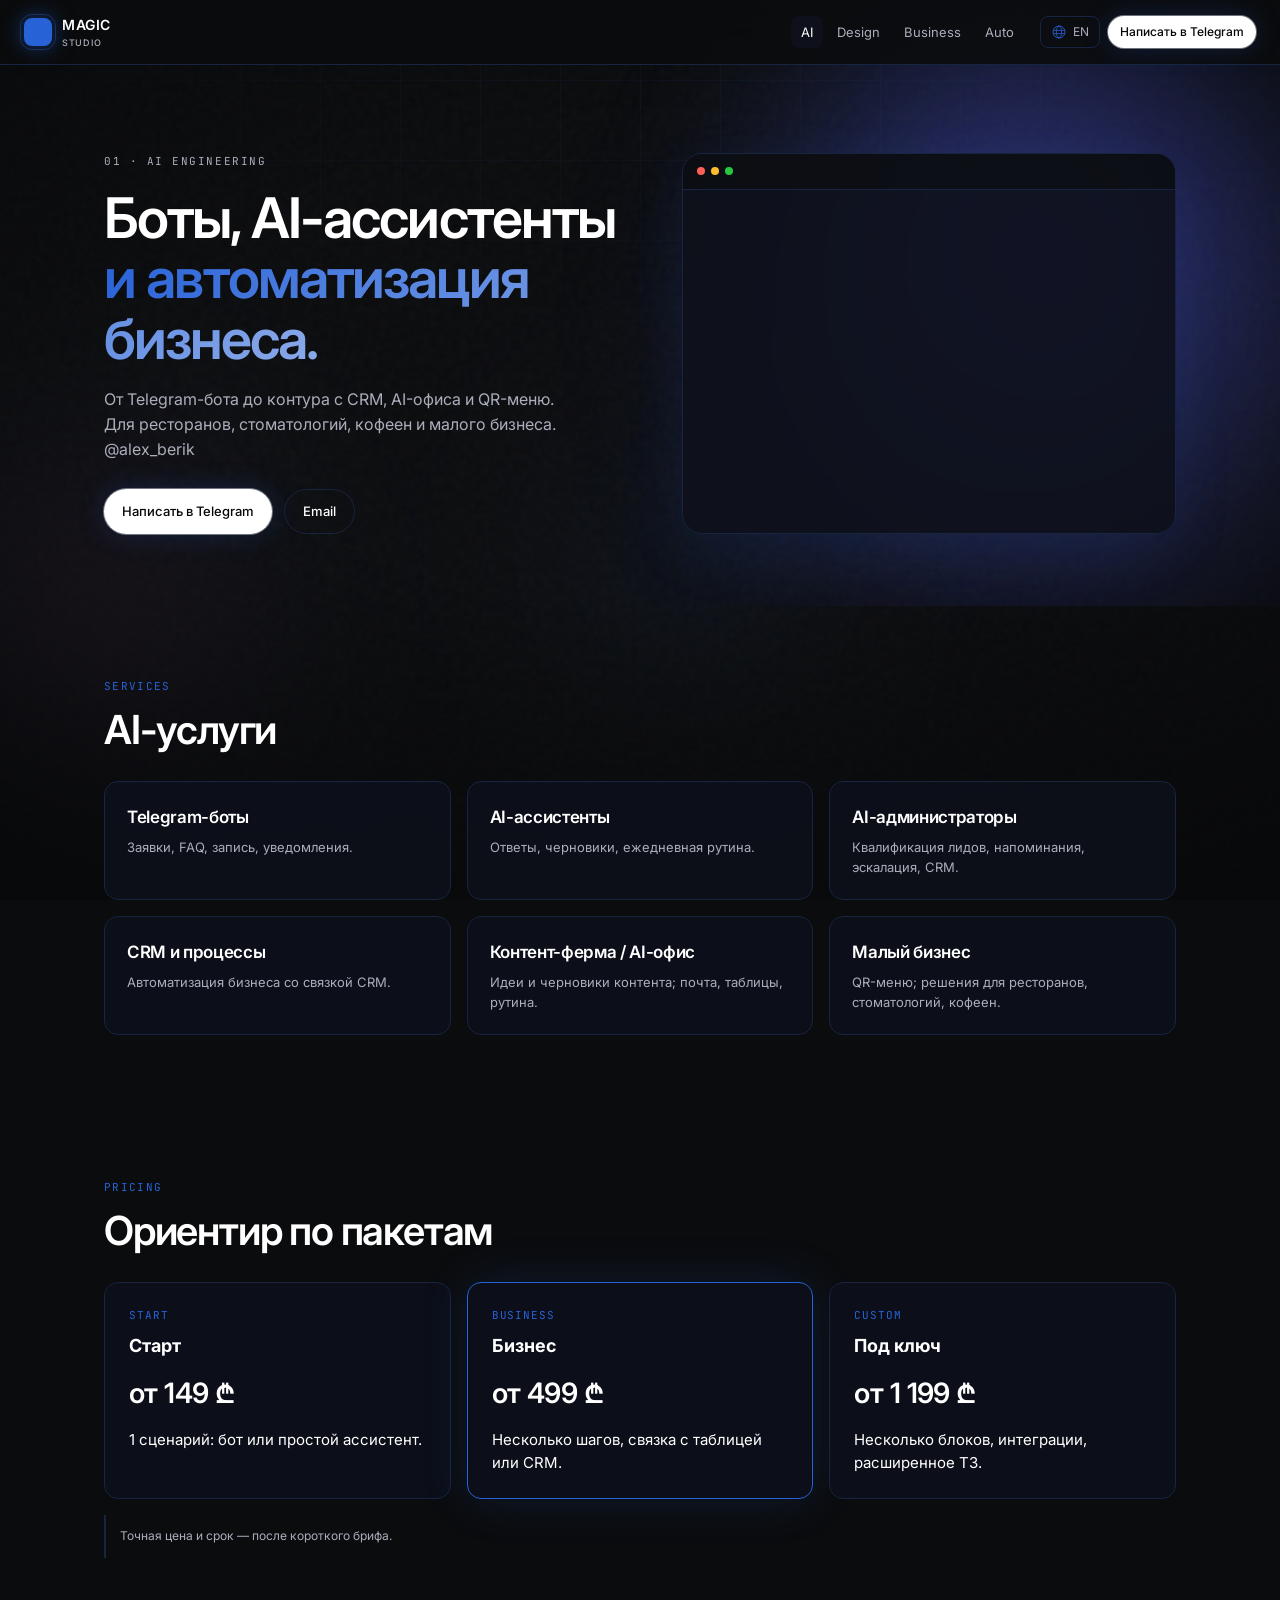
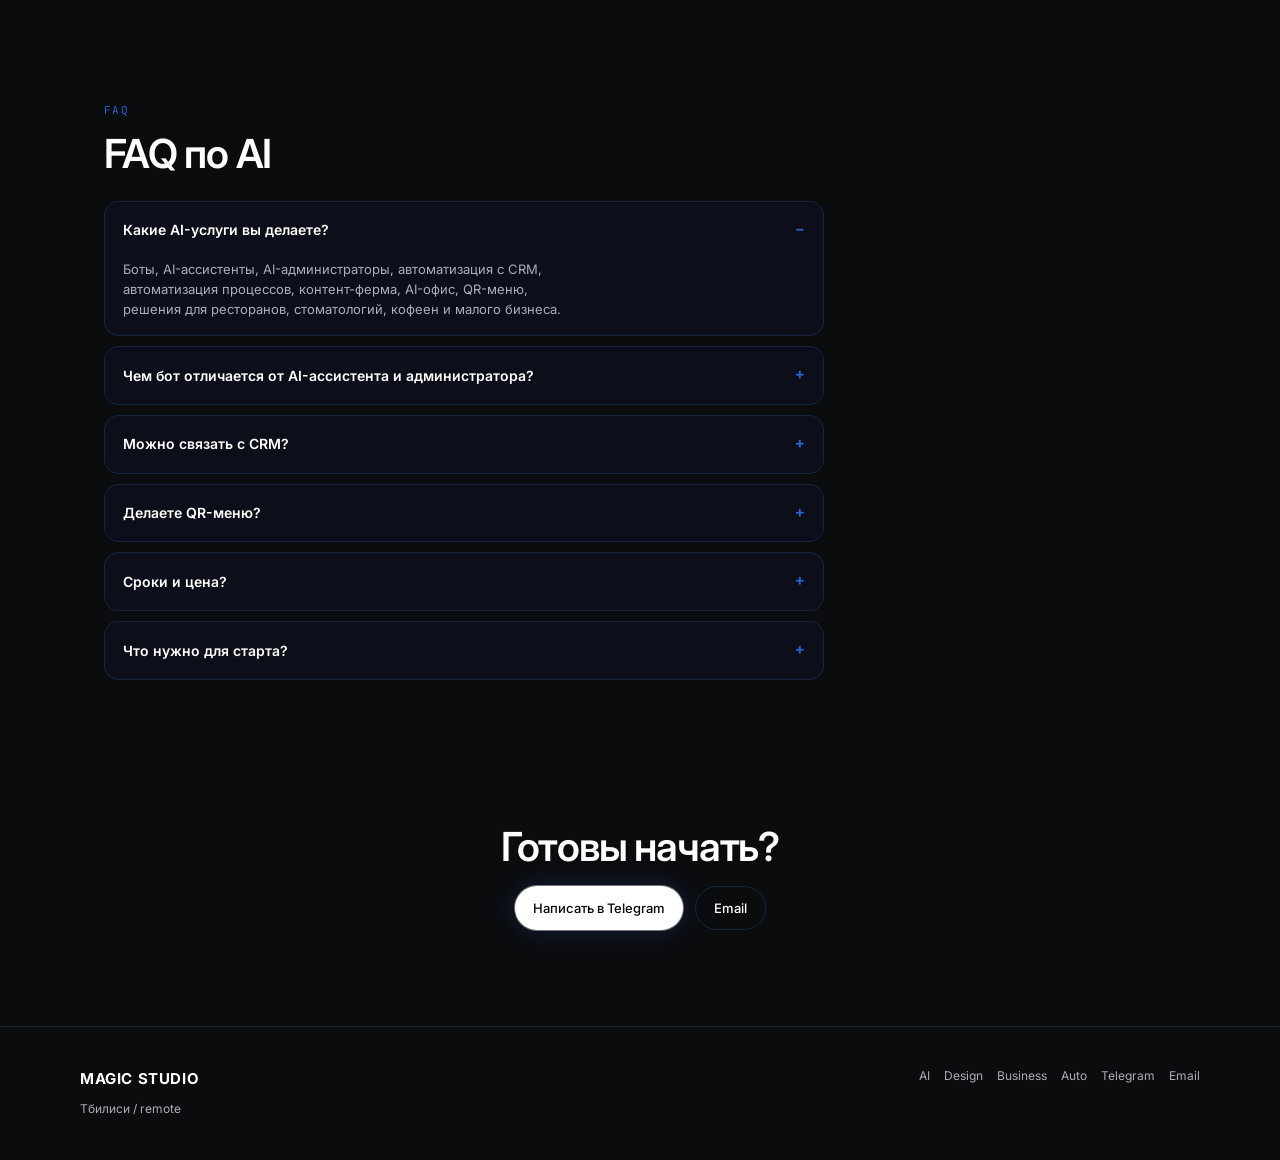
==== commit 00b771af: "Focus SEO metadata and language signals on Russian audience" ====
--- a/ai/index.html
+++ b/ai/index.html
@@ -21,7 +21,7 @@
 <meta name="twitter:title" content="AI-боты и автоматизация бизнеса в Тбилиси — MAGIC Studio">
 <meta name="twitter:description" content="Разработка Telegram-ботов, AI-ассистентов, автоматизация CRM и процессов, AI-администраторы и QR-меню для бизнеса в Грузии. От 149 ₾.">
 <meta name="twitter:image" content="https://alexberik.github.io/magic_studio/og-image.jpg">
-<script type="application/ld+json">{"@context":"https://schema.org","@graph":[{"@type":"Service","@id":"https://alexberik.github.io/magic_studio/ai/#service","name":"AI automation","url":"https://alexberik.github.io/magic_studio/ai/","description":"Разработка Telegram-ботов, AI-ассистентов, автоматизация CRM и процессов, AI-администраторы и QR-меню для бизнеса в Грузии. От 149 ₾.","provider":{"@type":"Organization","name":"MAGIC Studio","url":"https://alexberik.github.io/magic_studio/","email":"alexberik@gmail.com"},"areaServed":{"@type":"Country","name":"Georgia"},"availableChannel":{"@type":"ServiceChannel","serviceUrl":"https://t.me/alex_berik","availableLanguage":["Russian","English"]}},{"@type":"BreadcrumbList","itemListElement":[{"@type":"ListItem","position":1,"name":"MAGIC Studio","item":"https://alexberik.github.io/magic_studio/"},{"@type":"ListItem","position":2,"name":"AI automation","item":"https://alexberik.github.io/magic_studio/ai/"}]}]}</script>
+<script type="application/ld+json">{"@context":"https://schema.org","@graph":[{"@type":"Service","@id":"https://alexberik.github.io/magic_studio/ai/#service","name":"AI automation","url":"https://alexberik.github.io/magic_studio/ai/","description":"Разработка Telegram-ботов, AI-ассистентов, автоматизация CRM и процессов, AI-администраторы и QR-меню для бизнеса в Грузии. От 149 ₾.","provider":{"@type":"Organization","name":"MAGIC Studio","url":"https://alexberik.github.io/magic_studio/","email":"alexberik@gmail.com"},"areaServed":{"@type":"Country","name":"Georgia"},"availableChannel":{"@type":"ServiceChannel","serviceUrl":"https://t.me/alex_berik","availableLanguage":["Russian"]}},{"@type":"BreadcrumbList","itemListElement":[{"@type":"ListItem","position":1,"name":"MAGIC Studio","item":"https://alexberik.github.io/magic_studio/"},{"@type":"ListItem","position":2,"name":"AI automation","item":"https://alexberik.github.io/magic_studio/ai/"}]}]}</script>
 <link href="https://fonts.googleapis.com/css2?family=Inter:wght@400;500;600;700&family=JetBrains+Mono:wght@400;500&display=swap" rel="stylesheet">
 <link rel="stylesheet" href="../assets/css/base.css">
 <link rel="stylesheet" href="../assets/css/themes.css">
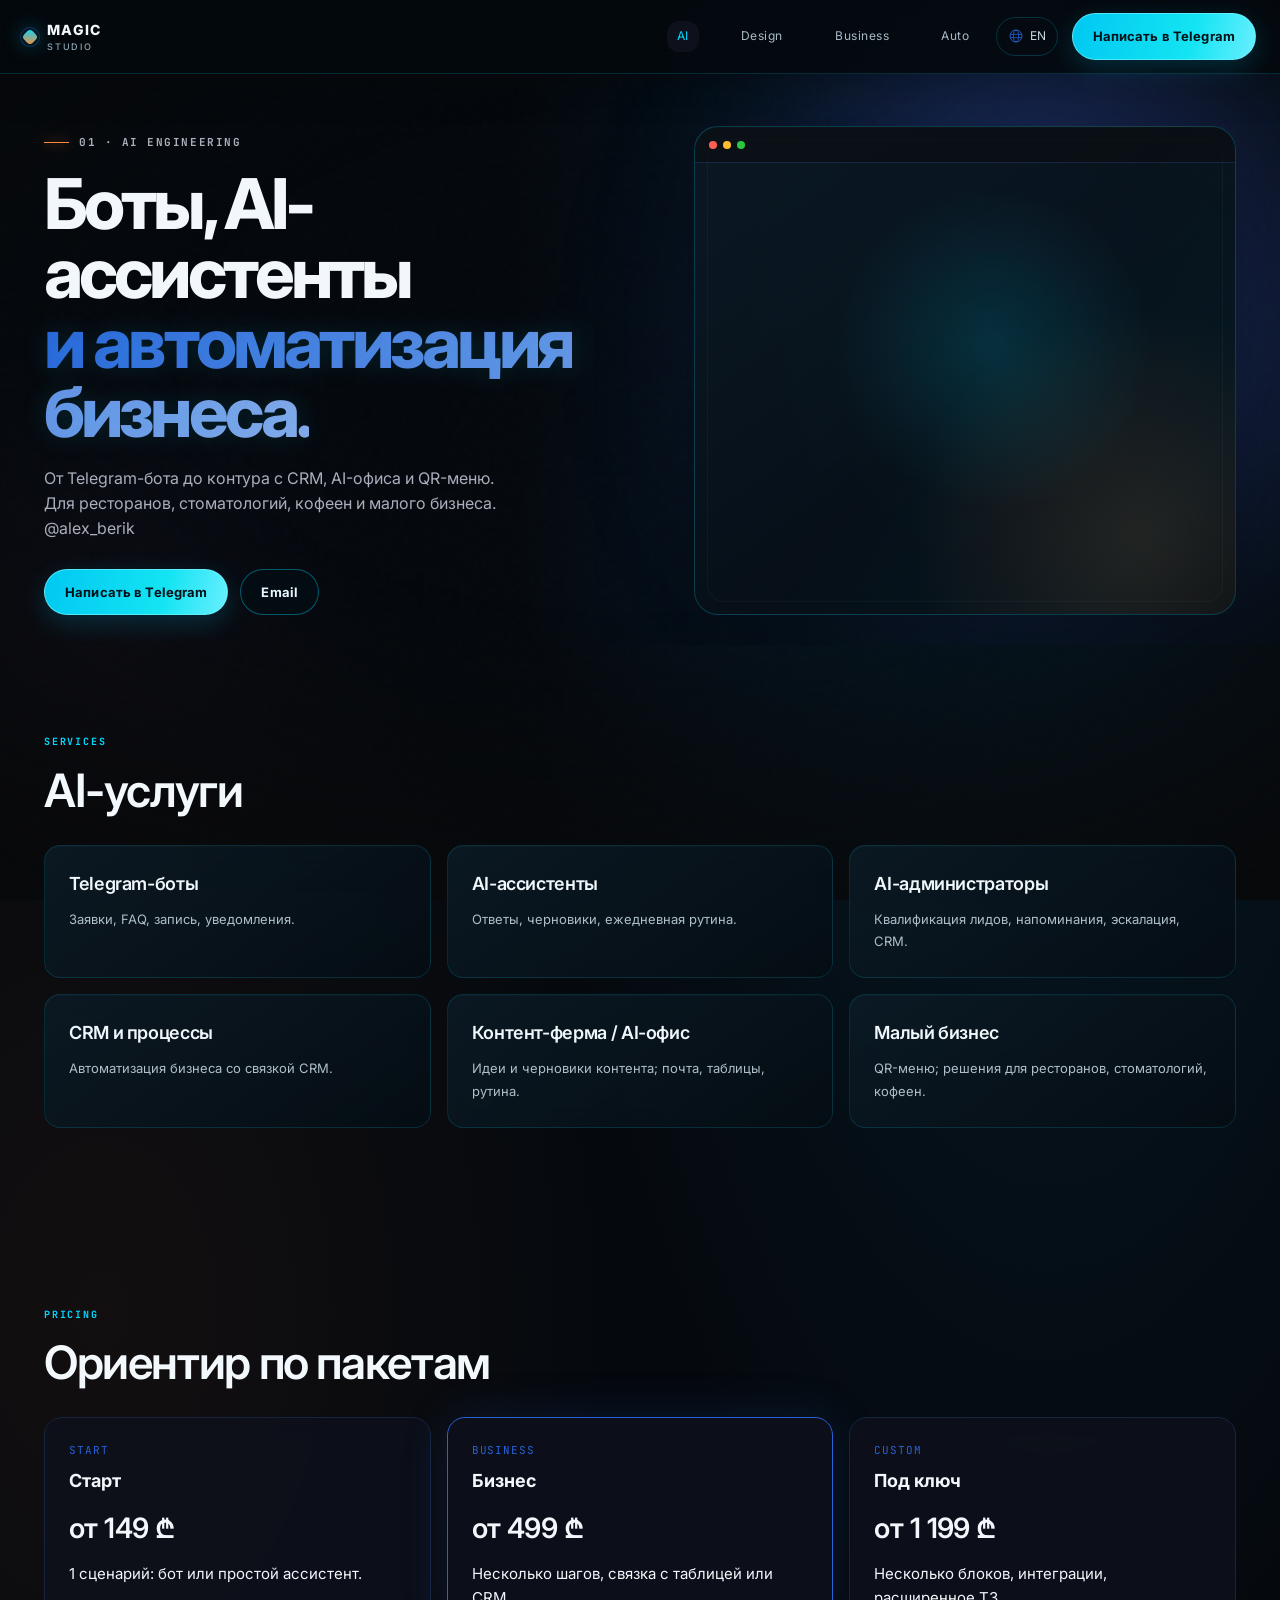
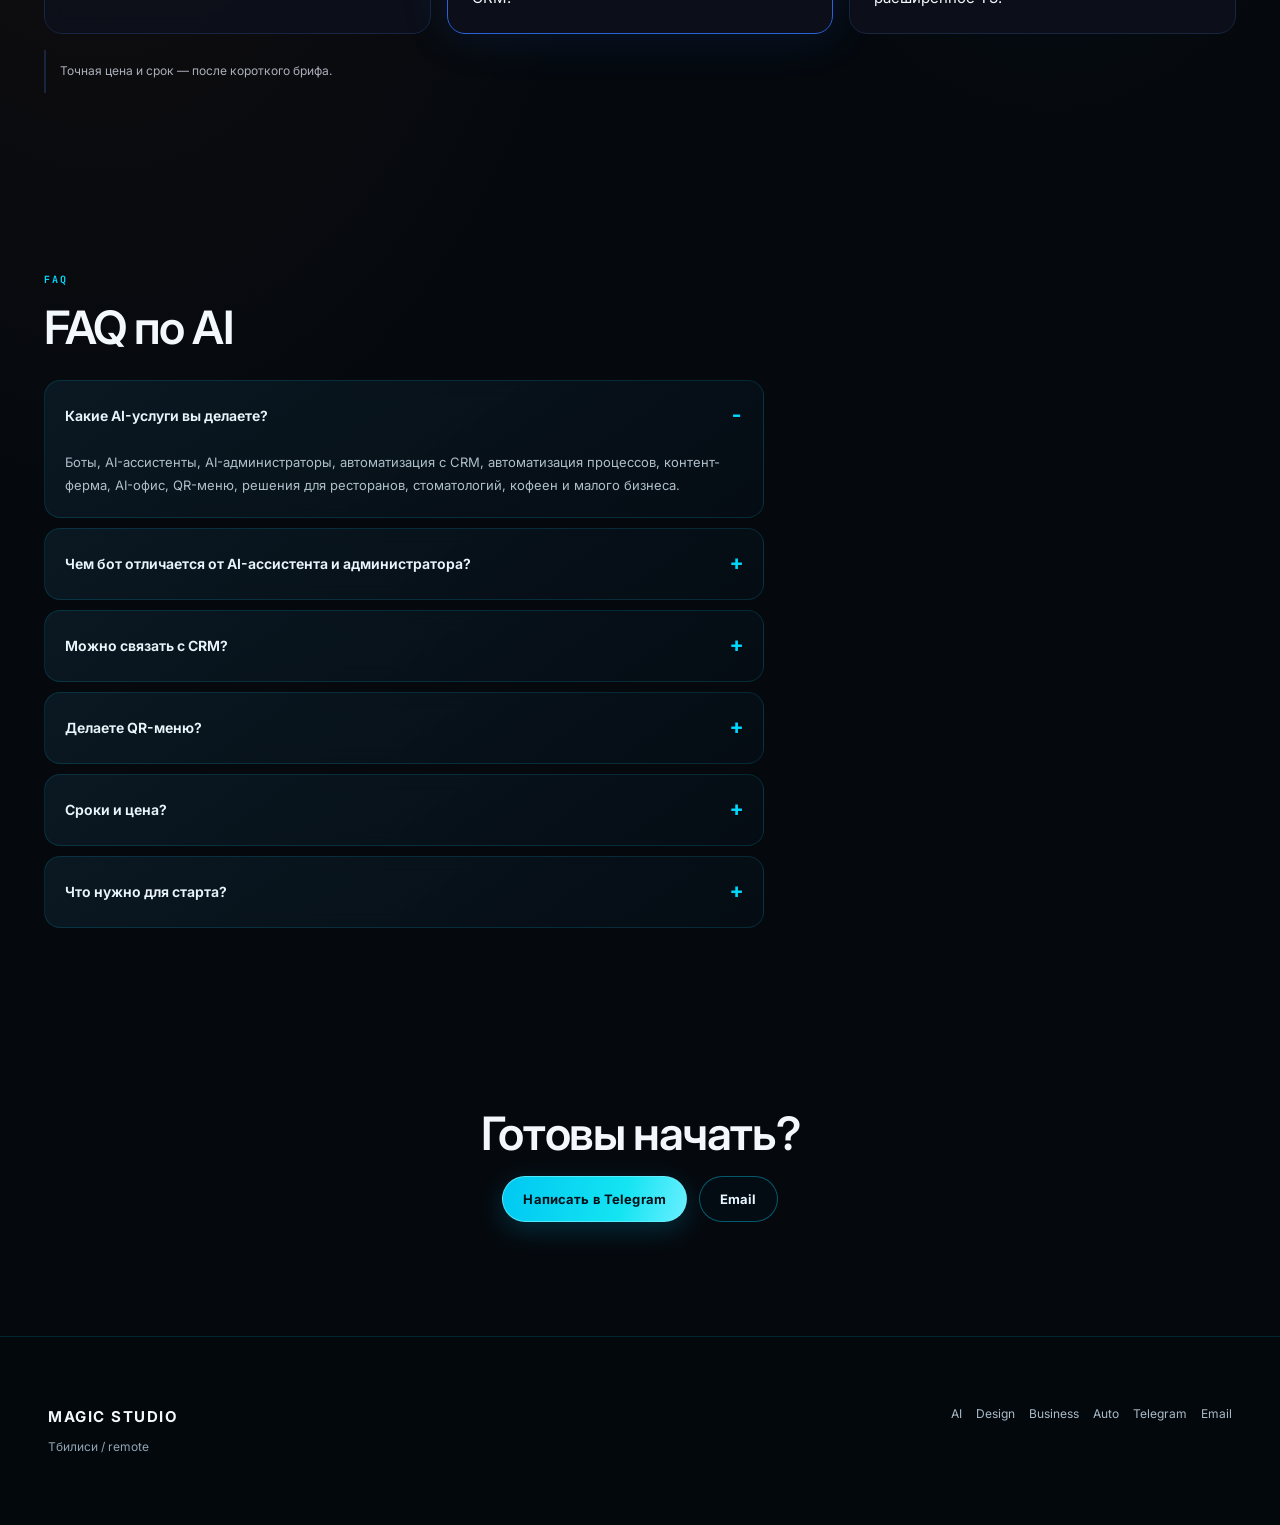
==== commit a02de525: "Apply MAGIC Studio premium visual redesign" ====
--- a/ai/index.html
+++ b/ai/index.html
@@ -28,6 +28,7 @@
 <link rel="stylesheet" href="../assets/css/visuals.css">
 <link rel="stylesheet" href="../assets/css/effects.css">
 <link rel="stylesheet" href="../assets/css/jarvis.css">
+<link rel="stylesheet" href="../assets/css/magic-redesign.css">
 </head>
 <body>
 <div class="ambient" aria-hidden="true"></div>
--- a/assets/css/magic-redesign.css
+++ b/assets/css/magic-redesign.css
@@ -0,0 +1,121 @@
+/* MAGIC Studio visual redesign — premium cyan / copper system */
+:root{
+  --max:1240px; --radius:18px; --radius-sm:12px;
+  --magic-cyan:#00d9ff; --magic-cyan-soft:rgba(0,217,255,.14);
+  --magic-copper:#ff8a3d; --magic-line:rgba(0,217,255,.19);
+}
+html{scroll-padding-top:92px}
+body{
+  background:
+    radial-gradient(ellipse at 82% 8%,rgba(0,174,255,.105),transparent 34rem),
+    radial-gradient(ellipse at 8% 42%,rgba(255,115,45,.055),transparent 32rem),
+    #05090e;
+  color:#f2f7fb;
+}
+.ambient{opacity:.48}
+.ambient::before{background-size:64px 64px;opacity:.42}
+.topbar{
+  position:sticky;top:0;z-index:50;min-height:74px;padding:0 max(24px,calc((100vw - 1240px)/2));
+  background:rgba(4,9,14,.84);border-bottom:1px solid rgba(0,217,255,.17);
+  backdrop-filter:blur(22px);box-shadow:0 12px 40px rgba(0,0,0,.18)
+}
+.brand{gap:11px;font-weight:800;letter-spacing:.09em}
+.brand-mark{width:12px;height:12px;border-radius:4px;transform:rotate(45deg);background:linear-gradient(135deg,var(--magic-cyan),var(--magic-copper));box-shadow:0 0 20px rgba(0,217,255,.55)}
+.brand small{letter-spacing:.2em;color:#8ca5b4}
+.nav{gap:clamp(16px,2.5vw,34px)}
+.nav a{font-size:12px;letter-spacing:.045em;color:#a9bac5;transition:color .2s}
+.nav a:hover,.nav a.active{color:var(--magic-cyan)}
+.top-actions{gap:14px}
+.lang-btn{border:1px solid rgba(0,217,255,.2);border-radius:999px;padding:9px 11px;color:#c9d9e2}
+.btn{min-height:44px;padding:12px 20px;border-radius:999px;font-weight:700;font-size:13px;letter-spacing:.01em;transition:transform .22s,box-shadow .22s,background .22s}
+.btn-primary,.btn-primary:hover{
+  color:#031017!important;background:linear-gradient(105deg,#00c8f2,#14e4f2 65%,#69efff);
+  border:1px solid rgba(110,242,255,.7);box-shadow:0 8px 26px rgba(0,195,255,.19)
+}
+.btn-primary:hover{transform:translateY(-2px);box-shadow:0 12px 32px rgba(0,195,255,.3)}
+.btn-ghost{border:1px solid rgba(0,217,255,.38);background:rgba(2,15,23,.55);color:#e8f7ff}
+.btn-ghost:hover{background:rgba(0,217,255,.09);border-color:var(--magic-cyan)}
+.hero{padding:52px 0 30px;position:relative}
+.hero-grid{gap:clamp(26px,4vw,64px);align-items:center}
+.eyebrow,.section-label,.viz-label{color:var(--magic-cyan);font-size:10px;letter-spacing:.18em;font-weight:700}
+.eyebrow{display:inline-flex;align-items:center;gap:10px;margin-bottom:20px}
+.eyebrow::before{content:"";width:25px;height:1px;background:var(--magic-copper);box-shadow:0 0 12px var(--magic-copper)}
+h1{font-size:clamp(38px,5.5vw,70px)!important;line-height:.99!important;letter-spacing:-.055em!important;font-weight:750!important;max-width:760px}
+h1 em{font-style:normal;color:var(--magic-cyan);text-shadow:0 0 28px rgba(0,217,255,.14)}
+.sub{font-size:clamp(15px,1.3vw,18px);line-height:1.65;color:#b4c4cf;max-width:610px;margin-top:20px}
+.hero-cta{display:flex;align-items:center;gap:12px;flex-wrap:wrap;margin-top:27px}
+.hero-visual{min-height:390px;border-radius:24px;border-color:rgba(0,217,255,.22);background:
+  radial-gradient(circle at 55% 45%,rgba(0,217,255,.15),transparent 40%),
+  radial-gradient(circle at 82% 84%,rgba(255,138,61,.12),transparent 38%),
+  linear-gradient(145deg,rgba(11,25,36,.96),rgba(4,10,16,.98));
+  box-shadow:0 28px 90px rgba(0,0,0,.38),inset 0 1px rgba(255,255,255,.035)
+}
+.hero-visual::before{content:"";position:absolute;inset:0;pointer-events:none;background:linear-gradient(130deg,transparent 30%,rgba(0,217,255,.045) 50%,transparent 70%);background-size:220% 100%;animation:magicSweep 9s linear infinite}
+.hero-visual::after{content:"";position:absolute;inset:12px;border:1px solid rgba(255,255,255,.035);border-radius:17px;pointer-events:none}
+.viz-label{z-index:4;color:#92eaff}
+.viz-hub .node{width:66px;height:66px;border-radius:18px;background:rgba(4,15,23,.9);border-color:rgba(0,217,255,.42);font-size:11px;font-weight:700;box-shadow:0 8px 26px rgba(0,0,0,.24),0 0 22px rgba(0,217,255,.1)}
+.viz-hub .node.ai,.viz-hub .node.biz{color:var(--magic-cyan)}
+.viz-hub .node.des,.viz-hub .node.auto{color:#ffc18f;border-color:rgba(255,138,61,.4)}
+.viz-hub .node.hit{background:rgba(0,217,255,.18);box-shadow:0 0 35px rgba(0,217,255,.24)}
+.viz-hub .core{border-color:var(--magic-cyan);box-shadow:0 0 48px rgba(0,217,255,.25),inset 0 0 25px rgba(0,217,255,.2)}
+.portal-grid{display:grid;grid-template-columns:repeat(4,minmax(0,1fr));gap:14px;margin-top:34px}
+.portal{position:relative;display:flex;flex-direction:column;min-height:205px;padding:22px 20px 20px;border-radius:17px;overflow:hidden;border:1px solid rgba(0,217,255,.17);background:linear-gradient(145deg,rgba(11,27,39,.88),rgba(5,13,20,.95));box-shadow:inset 0 1px rgba(255,255,255,.035);transition:transform .25s,border-color .25s,box-shadow .25s}
+.portal::before{content:"";position:absolute;top:0;left:20px;right:20px;height:1px;background:linear-gradient(90deg,transparent,var(--magic-cyan),var(--magic-copper),transparent);opacity:.65}
+.portal:hover{transform:translateY(-5px);border-color:rgba(0,217,255,.52);box-shadow:0 20px 42px rgba(0,0,0,.26),0 0 24px rgba(0,217,255,.07)}
+.p-num{font-family:var(--font-mono);font-size:10px;letter-spacing:.14em;color:var(--magic-cyan)}
+.portal h2{font-size:20px;margin:16px 0 9px;letter-spacing:-.03em}
+.portal p{font-size:13px;line-height:1.65;color:#a9bac6;max-width:280px}
+.portal .arrow{position:absolute;right:18px;bottom:15px;color:var(--magic-cyan);font-size:20px}
+.section{padding:clamp(58px,7vw,92px) 0}
+.section h2{font-size:clamp(30px,4vw,46px);color:#f3f8fc}
+.section-label{margin-bottom:14px}
+.card,.faq-item{border:1px solid rgba(0,217,255,.14);background:linear-gradient(145deg,rgba(12,27,38,.86),rgba(5,13,20,.92));border-radius:16px}
+.card{padding:24px;box-shadow:inset 0 1px rgba(255,255,255,.025)}
+.card h3{font-size:18px;color:#f0f7fb;margin-bottom:10px}
+.card p,.faq-item p{color:#aebfc9;line-height:1.75}
+.card a{color:var(--magic-cyan)}
+.faq-list{display:grid;gap:10px;margin-top:26px}
+.faq-item{padding:0 20px}
+.faq-item summary{padding:18px 0;cursor:pointer;list-style:none;font-weight:650;color:#e9f5fb;display:flex;align-items:center;justify-content:space-between;gap:18px}
+.faq-item summary::-webkit-details-marker{display:none}
+.faq-item summary::after{content:"+";font-size:22px;color:var(--magic-cyan)}
+.faq-item[open] summary::after{content:"−"}
+.faq-item p{padding:0 0 20px;max-width:850px}
+.footer{border-top:1px solid rgba(0,217,255,.15);background:rgba(3,8,13,.78);position:relative;z-index:1}
+.footer-inner{max-width:1240px;padding:28px 24px;margin:auto}
+.footer strong{letter-spacing:.1em}
+.footer span{color:#91a6b4}
+.footer-links a{font-size:12px;color:#aabcc8}
+.footer-links a:hover{color:var(--magic-cyan)}
+.social{border-color:rgba(0,217,255,.2);color:#b6eaff}
+a:focus-visible,button:focus-visible,summary:focus-visible{outline:2px solid var(--magic-cyan);outline-offset:4px}
+::selection{background:rgba(0,217,255,.28);color:#fff}
+@keyframes magicSweep{0%{background-position:120% 0}100%{background-position:-120% 0}}
+@media(max-width:900px){
+  .topbar{padding:12px 20px;flex-wrap:wrap;gap:12px}
+  .nav{order:3;width:100%;overflow-x:auto;padding:3px 0 5px;justify-content:flex-start}
+  .hero{padding-top:38px}
+  .hero-grid{grid-template-columns:1fr}
+  .hero-visual{min-height:330px}
+  .portal-grid{grid-template-columns:repeat(2,minmax(0,1fr))}
+}
+@media(max-width:560px){
+  .topbar{padding:12px 16px}
+  .brand{font-size:13px}
+  .top-actions{margin-left:auto;gap:7px}
+  .top-actions .btn{font-size:11px;padding:10px 13px;min-height:38px}
+  .wrap{padding-left:17px;padding-right:17px}
+  h1{font-size:clamp(36px,11vw,52px)!important}
+  .hero-visual{min-height:285px}
+  .viz-hub .node{width:52px;height:52px;border-radius:14px}
+  .portal-grid{gap:9px}
+  .portal{padding:17px 14px;min-height:195px}
+  .portal h2{font-size:17px}
+  .portal p{font-size:12px}
+  .section{padding:54px 0}
+  .card{padding:19px}
+  .footer-inner{padding:24px 17px}
+}
+@media(prefers-reduced-motion:reduce){
+  *,*::before,*::after{scroll-behavior:auto!important;animation-duration:.01ms!important;animation-iteration-count:1!important;transition-duration:.01ms!important}
+}
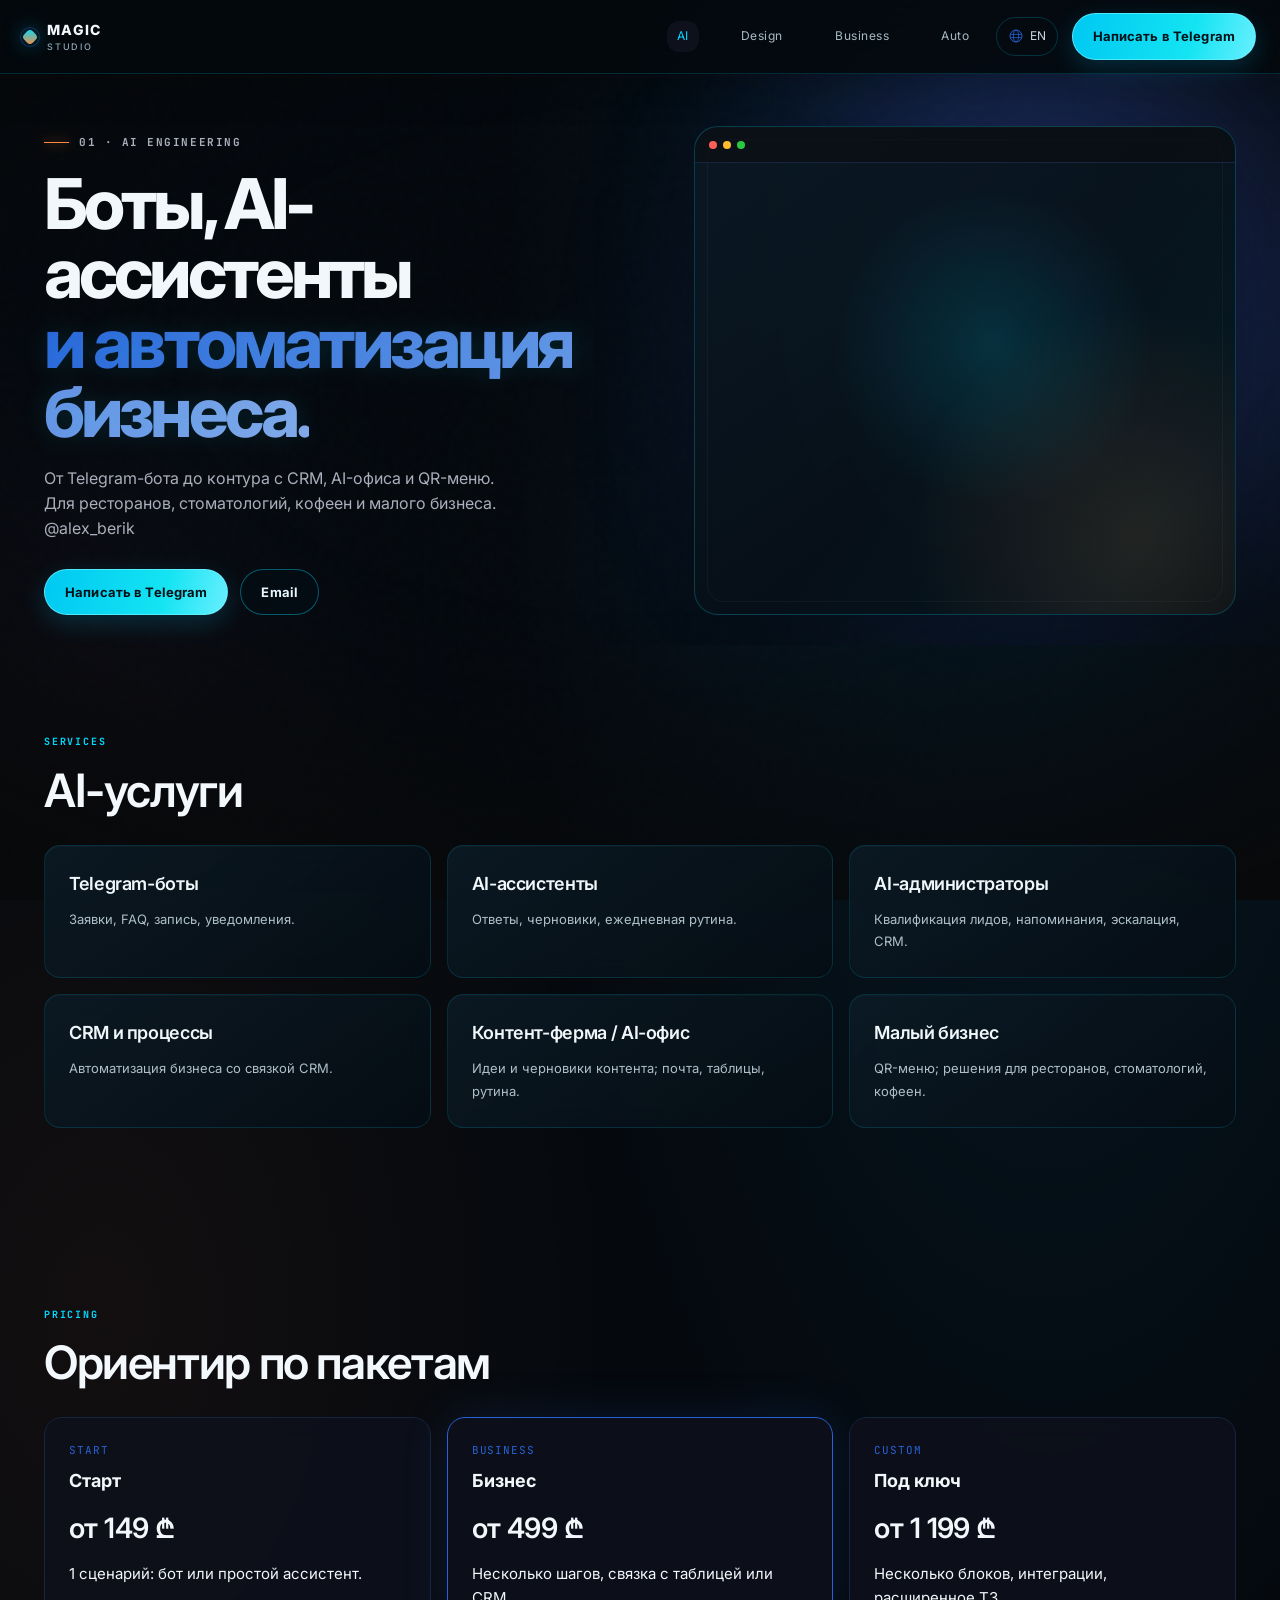
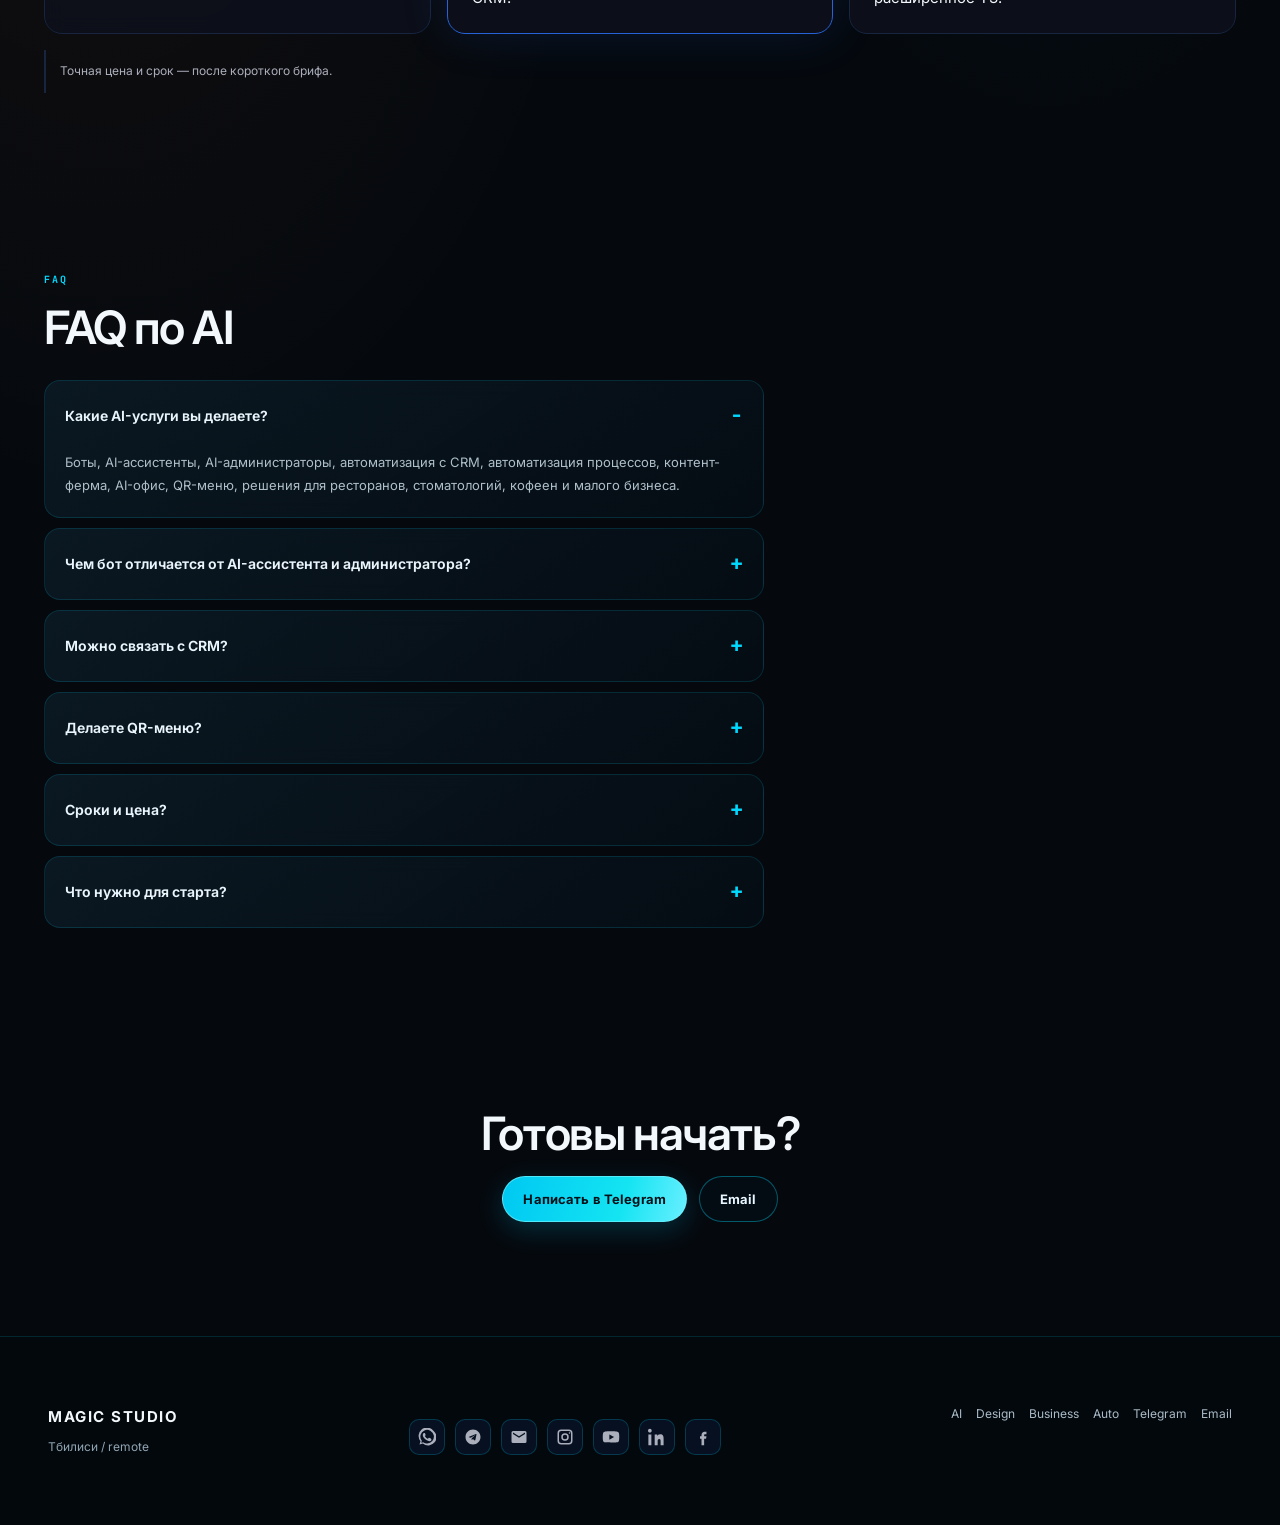
==== commit 725c3c1d: "Add centered social links to every service page" ====
--- a/ai/index.html
+++ b/ai/index.html
@@ -143,6 +143,15 @@
 </main>
 <footer class="footer"><div class="footer-inner">
   <div><strong>MAGIC STUDIO</strong><span data-show="ru">Тбилиси / remote</span><span data-show="en" hidden>Tbilisi / remote</span></div>
+      <div class="socials" aria-label="Social">
+      <a class="social" href="https://wa.me/380631557577" target="_blank" rel="noopener" title="WhatsApp" aria-label="WhatsApp"><svg viewBox="0 0 24 24" width="18" height="18" fill="currentColor" aria-hidden="true"><path d="M20.5 3.5A11 11 0 0 0 3.3 17.6L2 22l4.5-1.2A11 11 0 1 0 20.5 3.5zm-8.5 17a9 9 0 0 1-4.6-1.3l-.3-.2-2.7.7.7-2.6-.2-.3A9 9 0 1 1 12 20.5zm5-6.7c-.3-.1-1.6-.8-1.9-.9-.3-.1-.5-.1-.7.1-.2.3-.8.9-.9 1.1-.2.2-.3.2-.6.1-1.6-.8-2.6-1.4-3.6-3.2-.3-.5.3-.5.8-1.5.1-.2 0-.4 0-.5l-.8-1.9c-.2-.5-.4-.4-.6-.4h-.5c-.2 0-.5.1-.8.4-.3.3-1 1-1 2.4s1 2.8 1.2 3c.1.2 2 3.1 4.9 4.3 1.8.8 2.5.9 3.4.7.5-.1 1.6-.7 1.8-1.3.2-.6.2-1.2.1-1.3-.1-.1-.3-.2-.6-.3z"/></svg></a>
+      <a class="social" href="https://t.me/alex_berik" target="_blank" rel="noopener" title="Telegram" aria-label="Telegram"><svg viewBox="0 0 24 24" width="18" height="18" fill="currentColor" aria-hidden="true"><path d="M12 2C6.48 2 2 6.48 2 12s4.48 10 10 10 10-4.48 10-10S17.52 2 12 2zm4.64 6.8-1.55 7.3c-.12.53-.43.66-.87.41l-2.4-1.77-1.16 1.12c-.13.13-.24.24-.49.24l.17-2.43 4.45-4.02c.19-.17-.04-.27-.3-.1l-5.5 3.46-2.37-.74c-.52-.16-.53-.52.11-.77l9.26-3.57c.43-.16.81.1.67.67z"/></svg></a>
+      <a class="social" href="mailto:alexberik@gmail.com" title="Email" aria-label="Email"><svg viewBox="0 0 24 24" width="18" height="18" fill="currentColor" aria-hidden="true"><path d="M20 4H4a2 2 0 0 0-2 2v12a2 2 0 0 0 2 2h16a2 2 0 0 0 2-2V6a2 2 0 0 0-2-2zm0 4-8 5L4 8V6l8 5 8-5v2z"/></svg></a>
+      <a class="social" href="https://www.instagram.com/alex__good_man/" target="_blank" rel="noopener" title="Instagram" aria-label="Instagram"><svg viewBox="0 0 24 24" width="18" height="18" fill="currentColor" aria-hidden="true"><path d="M7 2h10a5 5 0 0 1 5 5v10a5 5 0 0 1-5 5H7a5 5 0 0 1-5-5V7a5 5 0 0 1 5-5zm0 2a3 3 0 0 0-3 3v10a3 3 0 0 0 3 3h10a3 3 0 0 0 3-3V7a3 3 0 0 0-3-3H7zm11 1.5a1 1 0 1 1 0 2 1 1 0 0 1 0-2zM12 7a5 5 0 1 1 0 10 5 5 0 0 1 0-10zm0 2a3 3 0 1 0 0 6 3 3 0 0 0 0-6z"/></svg></a>
+      <a class="social" href="https://www.youtube.com/@alexberik" target="_blank" rel="noopener" title="YouTube" aria-label="YouTube"><svg viewBox="0 0 24 24" width="18" height="18" fill="currentColor" aria-hidden="true"><path d="M23 12s0-3.4-.4-5c-.2-1.1-1.1-1.9-2.1-2.1C18.7 4.4 12 4.4 12 4.4s-6.7 0-8.5.5c-1 .2-1.9 1-2.1 2.1C1 8.6 1 12 1 12s0 3.4.4 5c.2 1.1 1.1 1.9 2.1 2.1 1.8.5 8.5.5 8.5.5s6.7 0 8.5-.5c1-.2 1.9-1 2.1-2.1.4-1.6.4-5 .4-5zM9.8 15.5v-7l6.3 3.5-6.3 3.5z"/></svg></a>
+      <a class="social" href="https://www.linkedin.com/in/oleg-beriashvili/" target="_blank" rel="noopener" title="LinkedIn" aria-label="LinkedIn"><svg viewBox="0 0 24 24" width="18" height="18" fill="currentColor" aria-hidden="true"><path d="M4.98 3.5C4.98 4.88 3.87 6 2.5 6S0 4.88 0 3.5 1.12 1 2.5 1s2.48 1.12 2.48 2.5zM.5 8.5h4V23h-4V8.5zM8.5 8.5h3.8v2h.1c.5-1 1.8-2.1 3.7-2.1 4 0 4.7 2.6 4.7 6V23h-4v-5.5c0-1.3 0-3-1.8-3s-2.1 1.4-2.1 2.9V23h-4V8.5z"/></svg></a>
+      <a class="social" href="https://www.facebook.com/magicAIsoft" target="_blank" rel="noopener" title="Facebook" aria-label="Facebook"><svg viewBox="0 0 24 24" width="18" height="18" fill="currentColor" aria-hidden="true"><path d="M14 8.2h2.6V5h-2.6C11.8 5 10 6.8 10 9.2V11H8v3.2h2V23h3.5v-8.8h2.6l.5-3.2H13.5V9.2c0-.6.4-1 1-1z"/></svg></a>
+    </div>
   <div class="footer-links">
     <a href="../ai/">AI</a><a href="../design/">Design</a><a href="../business/">Business</a><a href="../auto/">Auto</a>
     <a href="https://t.me/alex_berik" target="_blank" rel="noopener">Telegram</a>
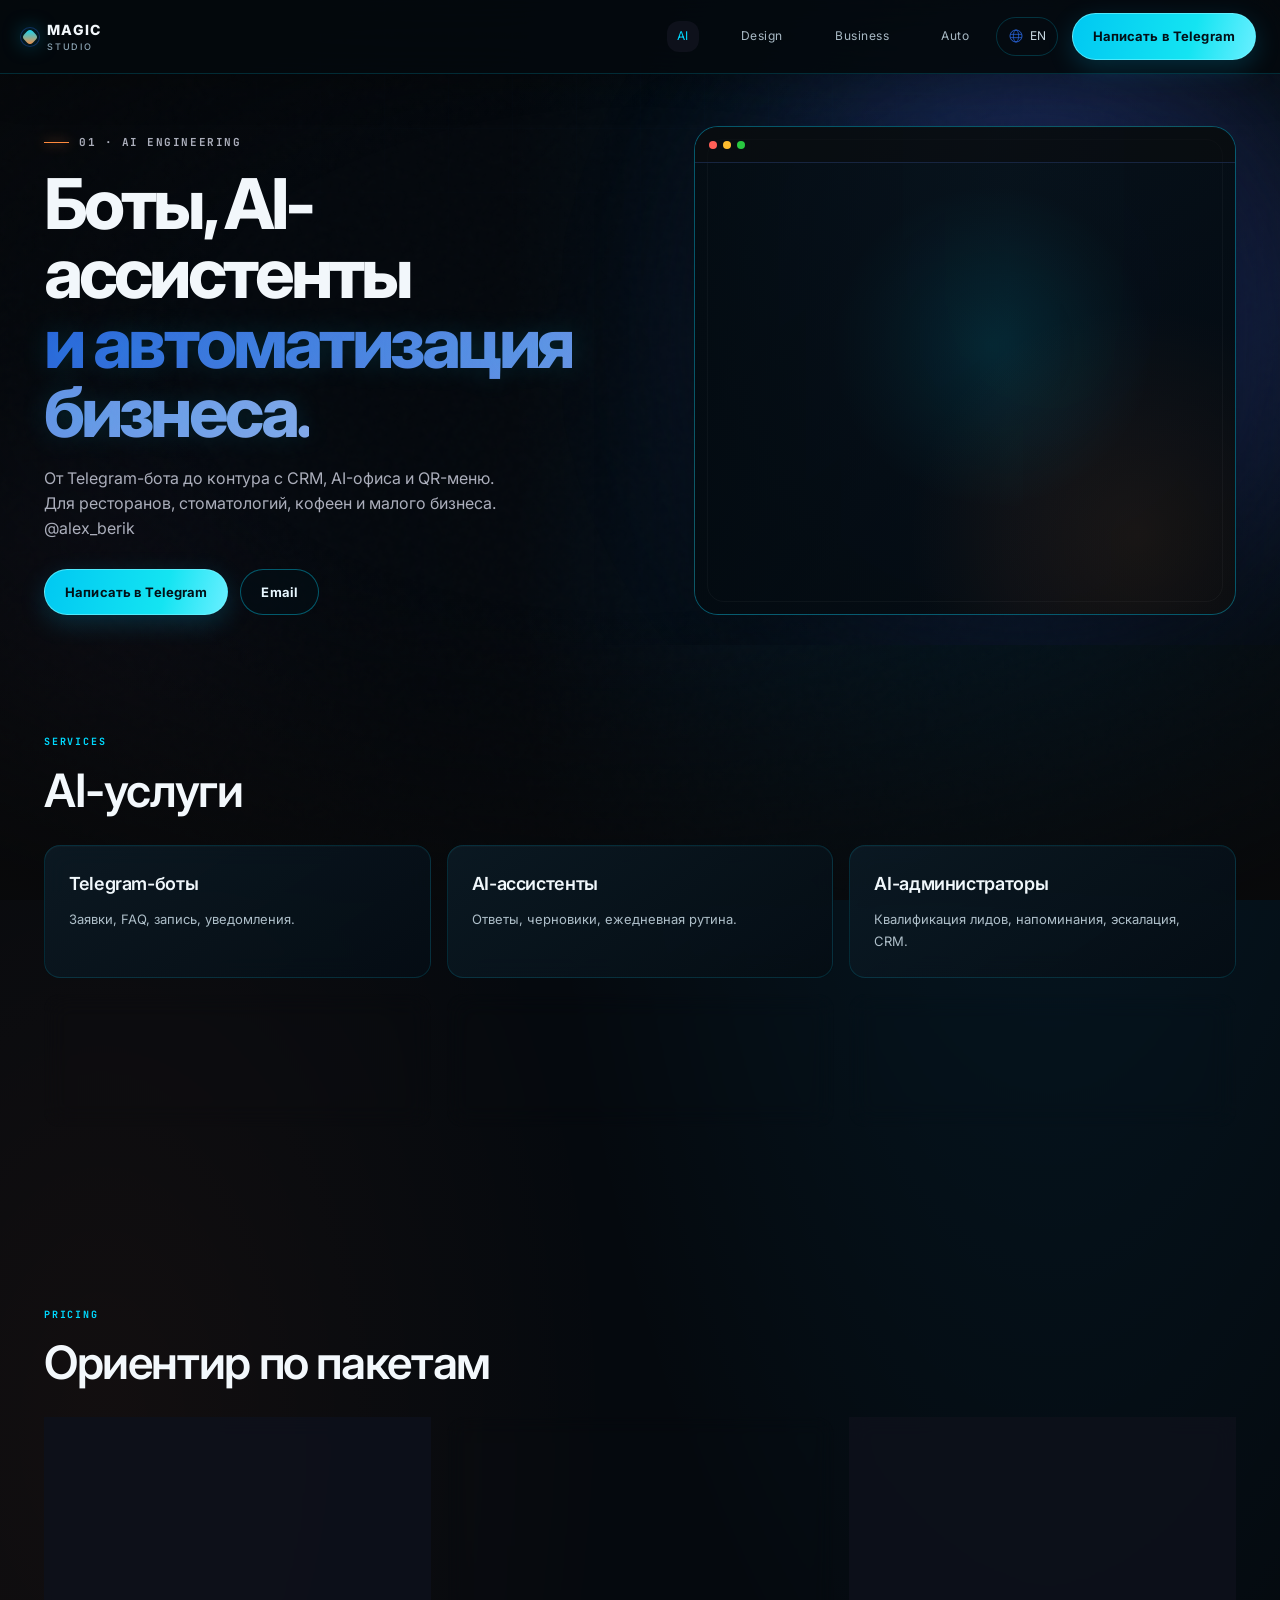
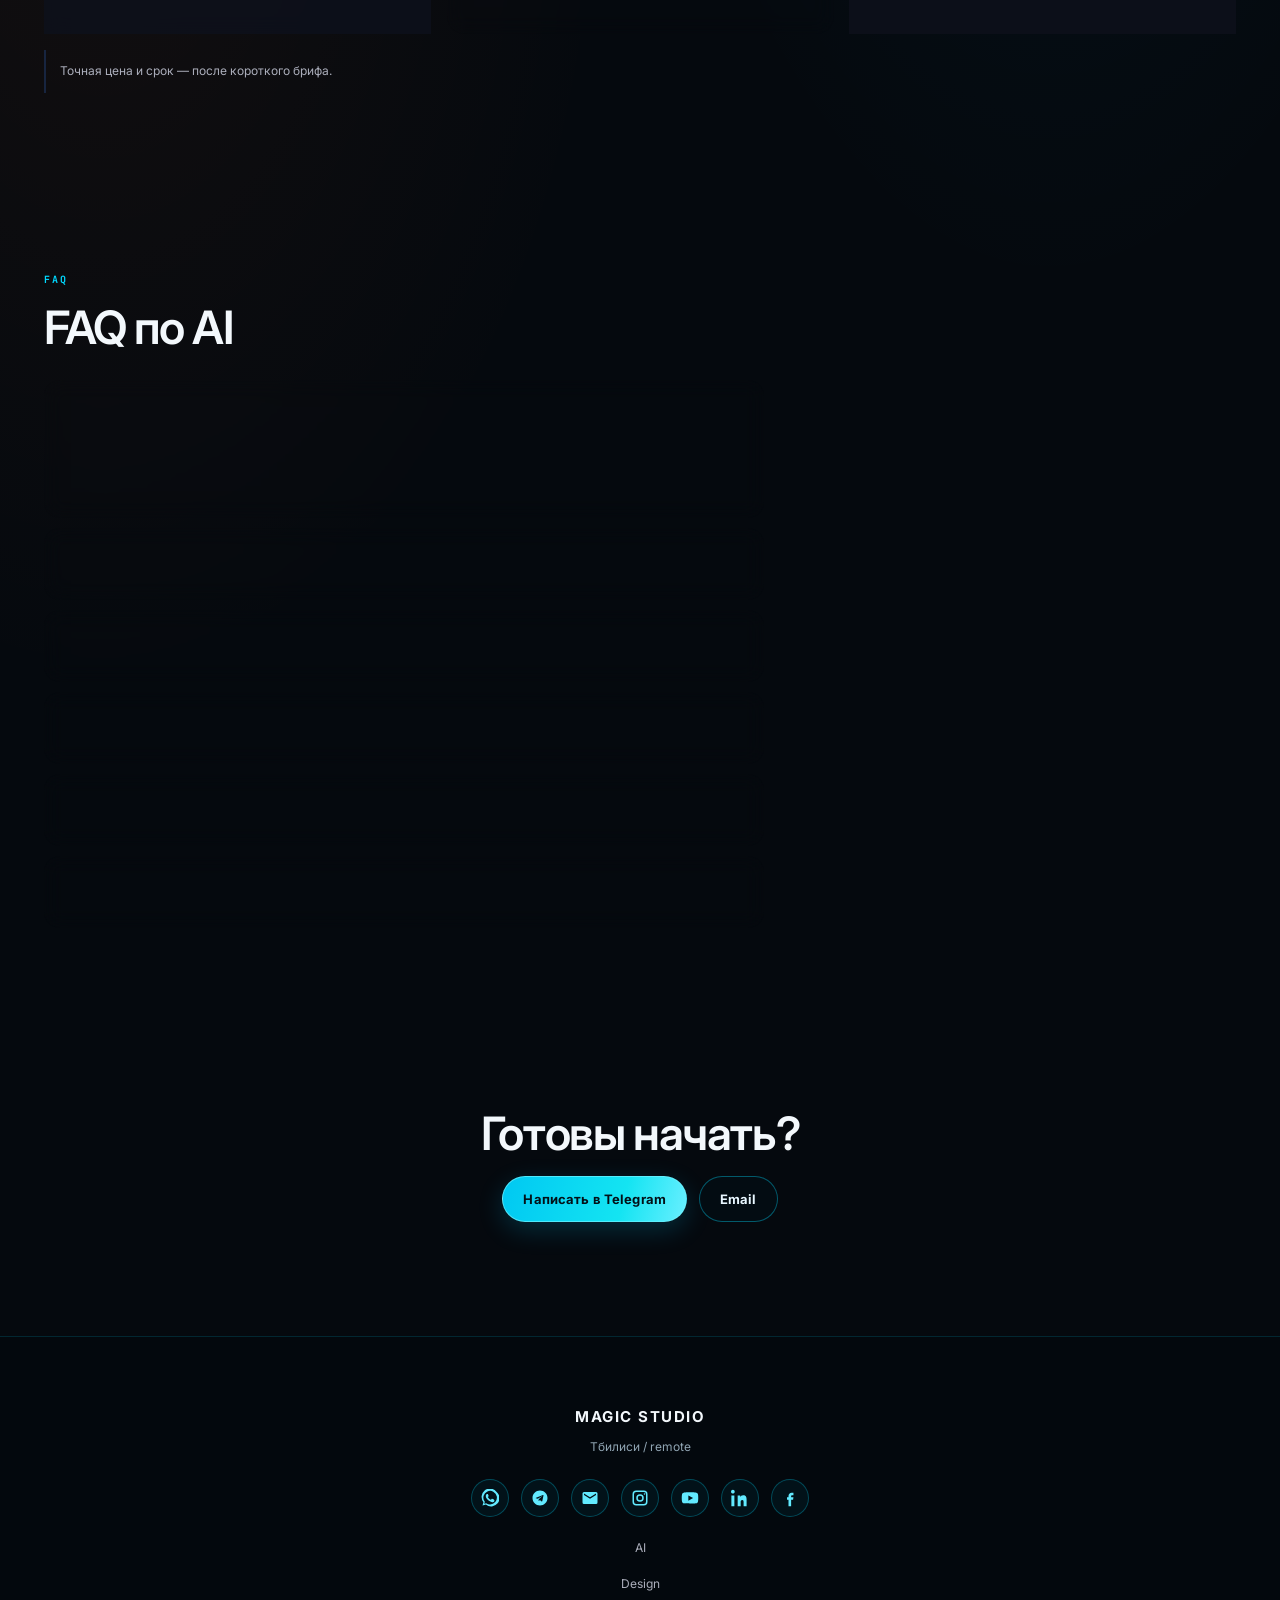
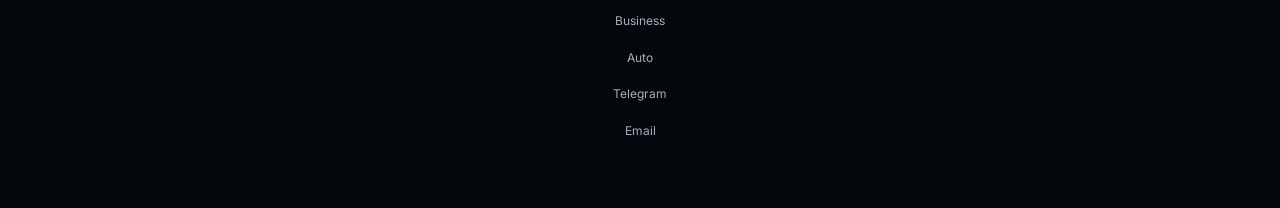
==== commit dea2ce9f: "Normalize one centered social row on every page and refresh redesign CSS" ====
--- a/ai/index.html
+++ b/ai/index.html
@@ -28,7 +28,7 @@
 <link rel="stylesheet" href="../assets/css/visuals.css">
 <link rel="stylesheet" href="../assets/css/effects.css">
 <link rel="stylesheet" href="../assets/css/jarvis.css">
-<link rel="stylesheet" href="../assets/css/magic-redesign.css">
+<link rel="stylesheet" href="../assets/css/magic-redesign.css?v=20261029-2">
 </head>
 <body>
 <div class="ambient" aria-hidden="true"></div>
@@ -143,7 +143,7 @@
 </main>
 <footer class="footer"><div class="footer-inner">
   <div><strong>MAGIC STUDIO</strong><span data-show="ru">Тбилиси / remote</span><span data-show="en" hidden>Tbilisi / remote</span></div>
-      <div class="socials" aria-label="Social">
+  <div class="socials" aria-label="Social">
       <a class="social" href="https://wa.me/380631557577" target="_blank" rel="noopener" title="WhatsApp" aria-label="WhatsApp"><svg viewBox="0 0 24 24" width="18" height="18" fill="currentColor" aria-hidden="true"><path d="M20.5 3.5A11 11 0 0 0 3.3 17.6L2 22l4.5-1.2A11 11 0 1 0 20.5 3.5zm-8.5 17a9 9 0 0 1-4.6-1.3l-.3-.2-2.7.7.7-2.6-.2-.3A9 9 0 1 1 12 20.5zm5-6.7c-.3-.1-1.6-.8-1.9-.9-.3-.1-.5-.1-.7.1-.2.3-.8.9-.9 1.1-.2.2-.3.2-.6.1-1.6-.8-2.6-1.4-3.6-3.2-.3-.5.3-.5.8-1.5.1-.2 0-.4 0-.5l-.8-1.9c-.2-.5-.4-.4-.6-.4h-.5c-.2 0-.5.1-.8.4-.3.3-1 1-1 2.4s1 2.8 1.2 3c.1.2 2 3.1 4.9 4.3 1.8.8 2.5.9 3.4.7.5-.1 1.6-.7 1.8-1.3.2-.6.2-1.2.1-1.3-.1-.1-.3-.2-.6-.3z"/></svg></a>
       <a class="social" href="https://t.me/alex_berik" target="_blank" rel="noopener" title="Telegram" aria-label="Telegram"><svg viewBox="0 0 24 24" width="18" height="18" fill="currentColor" aria-hidden="true"><path d="M12 2C6.48 2 2 6.48 2 12s4.48 10 10 10 10-4.48 10-10S17.52 2 12 2zm4.64 6.8-1.55 7.3c-.12.53-.43.66-.87.41l-2.4-1.77-1.16 1.12c-.13.13-.24.24-.49.24l.17-2.43 4.45-4.02c.19-.17-.04-.27-.3-.1l-5.5 3.46-2.37-.74c-.52-.16-.53-.52.11-.77l9.26-3.57c.43-.16.81.1.67.67z"/></svg></a>
       <a class="social" href="mailto:alexberik@gmail.com" title="Email" aria-label="Email"><svg viewBox="0 0 24 24" width="18" height="18" fill="currentColor" aria-hidden="true"><path d="M20 4H4a2 2 0 0 0-2 2v12a2 2 0 0 0 2 2h16a2 2 0 0 0 2-2V6a2 2 0 0 0-2-2zm0 4-8 5L4 8V6l8 5 8-5v2z"/></svg></a>
@@ -151,7 +151,7 @@
       <a class="social" href="https://www.youtube.com/@alexberik" target="_blank" rel="noopener" title="YouTube" aria-label="YouTube"><svg viewBox="0 0 24 24" width="18" height="18" fill="currentColor" aria-hidden="true"><path d="M23 12s0-3.4-.4-5c-.2-1.1-1.1-1.9-2.1-2.1C18.7 4.4 12 4.4 12 4.4s-6.7 0-8.5.5c-1 .2-1.9 1-2.1 2.1C1 8.6 1 12 1 12s0 3.4.4 5c.2 1.1 1.1 1.9 2.1 2.1 1.8.5 8.5.5 8.5.5s6.7 0 8.5-.5c1-.2 1.9-1 2.1-2.1.4-1.6.4-5 .4-5zM9.8 15.5v-7l6.3 3.5-6.3 3.5z"/></svg></a>
       <a class="social" href="https://www.linkedin.com/in/oleg-beriashvili/" target="_blank" rel="noopener" title="LinkedIn" aria-label="LinkedIn"><svg viewBox="0 0 24 24" width="18" height="18" fill="currentColor" aria-hidden="true"><path d="M4.98 3.5C4.98 4.88 3.87 6 2.5 6S0 4.88 0 3.5 1.12 1 2.5 1s2.48 1.12 2.48 2.5zM.5 8.5h4V23h-4V8.5zM8.5 8.5h3.8v2h.1c.5-1 1.8-2.1 3.7-2.1 4 0 4.7 2.6 4.7 6V23h-4v-5.5c0-1.3 0-3-1.8-3s-2.1 1.4-2.1 2.9V23h-4V8.5z"/></svg></a>
       <a class="social" href="https://www.facebook.com/magicAIsoft" target="_blank" rel="noopener" title="Facebook" aria-label="Facebook"><svg viewBox="0 0 24 24" width="18" height="18" fill="currentColor" aria-hidden="true"><path d="M14 8.2h2.6V5h-2.6C11.8 5 10 6.8 10 9.2V11H8v3.2h2V23h3.5v-8.8h2.6l.5-3.2H13.5V9.2c0-.6.4-1 1-1z"/></svg></a>
-    </div>
+    </div
   <div class="footer-links">
     <a href="../ai/">AI</a><a href="../design/">Design</a><a href="../business/">Business</a><a href="../auto/">Auto</a>
     <a href="https://t.me/alex_berik" target="_blank" rel="noopener">Telegram</a>
--- a/assets/css/magic-redesign.css
+++ b/assets/css/magic-redesign.css
@@ -119,3 +119,72 @@
 @media(prefers-reduced-motion:reduce){
   *,*::before,*::after{scroll-behavior:auto!important;animation-duration:.01ms!important;animation-iteration-count:1!important;transition-duration:.01ms!important}
 }
+
+
+/* Reference-mockup pass: photo-led hero and consistent centered social row */
+.hero-visual{
+  background-size:cover!important;
+  background-position:center!important;
+  border:1px solid rgba(0,217,255,.35)!important;
+  isolation:isolate;
+}
+.hero-visual::before{
+  z-index:0;
+  background:linear-gradient(90deg,rgba(2,9,15,.76),rgba(2,9,15,.2) 58%,rgba(2,9,15,.42))!important;
+  animation:none!important;
+}
+.hero-visual::after{z-index:0}
+.hero-visual>*{position:relative;z-index:2}
+body[data-theme="hub"] .hero-visual.viz-hub{
+  background-image:linear-gradient(90deg,rgba(2,9,15,.28),rgba(2,9,15,.08)),url("https://images.unsplash.com/photo-1677442136019-21780ecad995?auto=format&fit=crop&w=1400&q=85")!important;
+}
+body[data-theme="ai"] .hero-visual{
+  background-image:linear-gradient(90deg,rgba(2,9,15,.65),rgba(2,9,15,.1)),url("https://images.unsplash.com/photo-1676299081847-824916de030a?auto=format&fit=crop&w=1400&q=85")!important;
+}
+body[data-theme="design"] .hero-visual{
+  background-image:linear-gradient(90deg,rgba(2,9,15,.5),rgba(2,9,15,.12)),url("https://images.unsplash.com/photo-1498050108023-c5249f4df085?auto=format&fit=crop&w=1400&q=85")!important;
+}
+body[data-theme="business"] .hero-visual{
+  background-image:linear-gradient(90deg,rgba(2,9,15,.48),rgba(2,9,15,.1)),url("https://images.unsplash.com/photo-1560969184-10fe8719e047?auto=format&fit=crop&w=1400&q=85")!important;
+}
+body[data-theme="auto"] .hero-visual{
+  background-image:linear-gradient(90deg,rgba(2,9,15,.45),rgba(2,9,15,.08)),url("https://images.unsplash.com/photo-1492144534655-ae79c964c9d7?auto=format&fit=crop&w=1400&q=85")!important;
+}
+.footer .footer-inner{
+  display:grid!important;
+  grid-template-columns:1fr!important;
+  justify-items:center!important;
+  align-items:center!important;
+  gap:18px!important;
+  text-align:center!important;
+}
+.footer-inner>div:first-child{
+  display:flex;flex-direction:column;align-items:center;gap:4px;
+}
+.footer .socials{
+  display:flex!important;
+  width:100%;
+  justify-content:center!important;
+  align-items:center!important;
+  flex-wrap:wrap;
+  gap:12px!important;
+  margin:0 auto!important;
+  padding:4px 0!important;
+}
+.footer .social{
+  width:38px;height:38px;display:inline-flex!important;align-items:center;justify-content:center;
+  border:1px solid rgba(0,217,255,.28)!important;border-radius:50%!important;
+  background:rgba(0,217,255,.055);color:#62eaff!important;
+  transition:transform .2s ease,background .2s ease,border-color .2s ease;
+}
+.footer .social:hover{
+  transform:translateY(-3px);background:rgba(0,217,255,.16);border-color:#00d9ff!important;
+}
+.footer .footer-links{
+  justify-content:center!important;align-items:center!important;text-align:center;gap:16px!important;
+}
+@media(max-width:560px){
+  .footer .socials{gap:9px!important}
+  .footer .social{width:36px;height:36px}
+  .footer .footer-links{gap:12px!important}
+}
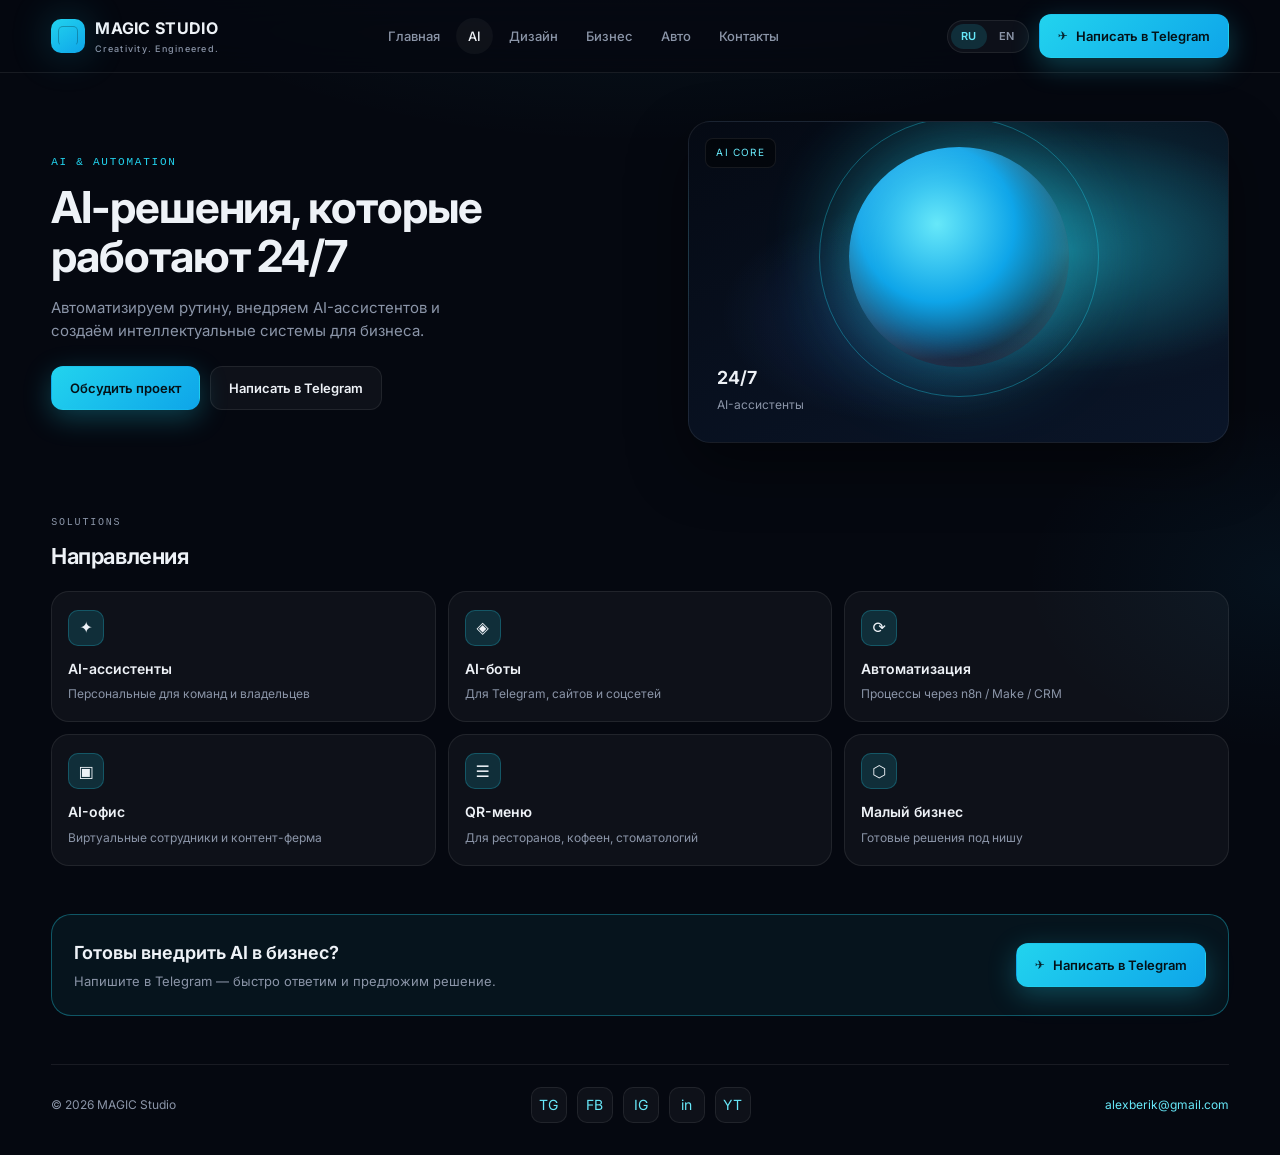
==== commit c9d57784: "Redesign: section pages AI Design Business Auto + i18n" ====
--- a/ai/index.html
+++ b/ai/index.html
@@ -1,162 +1,84 @@
-<!doctype html>
-<html lang="ru" data-theme="ai">
+<!DOCTYPE html>
+<html lang="ru">
 <head>
 <meta charset="utf-8">
 <meta name="viewport" content="width=device-width,initial-scale=1">
-<title>AI-боты и автоматизация бизнеса в Тбилиси — MAGIC Studio</title>
-<meta name="description" content="Разработка Telegram-ботов, AI-ассистентов, автоматизация CRM и процессов, AI-администраторы и QR-меню для бизнеса в Грузии. От 149 ₾.">
+<title>AI & Automation — MAGIC Studio | Тбилиси</title>
+<meta name="description" content="AI-ассистенты, боты, автоматизация процессов, AI-офис, QR-меню. Внедрение AI для бизнеса в Грузии.">
 <link rel="canonical" href="https://alexberik.github.io/magic_studio/ai/">
-<meta property="og:title" content="AI-боты и автоматизация бизнеса в Тбилиси — MAGIC Studio">
-<meta property="og:description" content="Разработка Telegram-ботов, AI-ассистентов, автоматизация CRM и процессов, AI-администраторы и QR-меню для бизнеса в Грузии. От 149 ₾.">
-<meta property="og:url" content="https://alexberik.github.io/magic_studio/ai/">
-<meta property="og:image" content="https://alexberik.github.io/magic_studio/og-image.jpg">
-<meta name="robots" content="index,follow,max-image-preview:large,max-snippet:-1,max-video-preview:-1">
-<meta name="author" content="MAGIC Studio">
-<meta property="og:type" content="website">
-<meta property="og:site_name" content="MAGIC Studio">
-<meta property="og:locale" content="ru_GE">
-<meta property="og:locale:alternate" content="en_US">
-<meta property="og:image:alt" content="AI-боты и автоматизация бизнеса в Тбилиси — MAGIC Studio">
-<meta name="twitter:card" content="summary_large_image">
-<meta name="twitter:title" content="AI-боты и автоматизация бизнеса в Тбилиси — MAGIC Studio">
-<meta name="twitter:description" content="Разработка Telegram-ботов, AI-ассистентов, автоматизация CRM и процессов, AI-администраторы и QR-меню для бизнеса в Грузии. От 149 ₾.">
-<meta name="twitter:image" content="https://alexberik.github.io/magic_studio/og-image.jpg">
-<script type="application/ld+json">{"@context":"https://schema.org","@graph":[{"@type":"Service","@id":"https://alexberik.github.io/magic_studio/ai/#service","name":"AI automation","url":"https://alexberik.github.io/magic_studio/ai/","description":"Разработка Telegram-ботов, AI-ассистентов, автоматизация CRM и процессов, AI-администраторы и QR-меню для бизнеса в Грузии. От 149 ₾.","provider":{"@type":"Organization","name":"MAGIC Studio","url":"https://alexberik.github.io/magic_studio/","email":"alexberik@gmail.com"},"areaServed":{"@type":"Country","name":"Georgia"},"availableChannel":{"@type":"ServiceChannel","serviceUrl":"https://t.me/alex_berik","availableLanguage":["Russian"]}},{"@type":"BreadcrumbList","itemListElement":[{"@type":"ListItem","position":1,"name":"MAGIC Studio","item":"https://alexberik.github.io/magic_studio/"},{"@type":"ListItem","position":2,"name":"AI automation","item":"https://alexberik.github.io/magic_studio/ai/"}]}]}</script>
-<link href="https://fonts.googleapis.com/css2?family=Inter:wght@400;500;600;700&family=JetBrains+Mono:wght@400;500&display=swap" rel="stylesheet">
-<link rel="stylesheet" href="../assets/css/base.css">
-<link rel="stylesheet" href="../assets/css/themes.css">
-<link rel="stylesheet" href="../assets/css/visuals.css">
-<link rel="stylesheet" href="../assets/css/effects.css">
-<link rel="stylesheet" href="../assets/css/jarvis.css">
-<link rel="stylesheet" href="../assets/css/magic-redesign.css?v=20261029-2">
+<meta property="og:title" content="AI & Automation — MAGIC Studio">
+<meta property="og:description" content="AI-решения, которые работают 24/7">
+<meta name="theme-color" content="#050810">
+<link href="https://fonts.googleapis.com/css2?family=Inter:wght@400;500;600;700&display=swap" rel="stylesheet">
+<link rel="stylesheet" href="../assets/css/studio.css">
 </head>
 <body>
-<div class="ambient" aria-hidden="true"></div>
-<header class="topbar">
-  <a class="brand" href="../"><span class="brand-mark"></span><span>MAGIC<small>STUDIO</small></span></a>
-  <nav class="nav">
-    <a class="active" href="../ai/">AI</a>
-    <a href="../design/">Design</a>
-    <a href="../business/">Business</a>
-    <a href="../auto/">Auto</a>
-  </nav>
-  <div class="top-actions">
-    <button type="button" class="lang-btn" id="lang-btn"><svg class="globe" viewBox="0 0 24 24" fill="none" aria-hidden="true"><circle cx="12" cy="12" r="9" stroke="currentColor" stroke-width="1.4"/><ellipse cx="12" cy="12" rx="4" ry="9" stroke="currentColor" stroke-width="1.2"/><path d="M3.5 9.5h17M3.5 14.5h17" stroke="currentColor" stroke-width="1.2"/></svg><span class="lang-code">EN</span></button>
-    <a class="btn btn-primary btn-sm" href="https://t.me/alex_berik" target="_blank" rel="noopener" data-i18n="cta_tg">Написать в Telegram</a>
+<header class="site-header">
+  <div class="wrap nav">
+    <a class="logo" href="../"><span class="logo-mark"></span><div>MAGIC STUDIO<small data-i18n="tagline">Creativity. Engineered.</small></div></a>
+    <nav class="nav-links">
+      <a href="../" data-i18n="nav_home">Главная</a>
+      <a href="../ai/" class="active" data-i18n="nav_ai">AI</a>
+      <a href="../design/" data-i18n="nav_design">Дизайн</a>
+      <a href="../business/" data-i18n="nav_biz">Бизнес</a>
+      <a href="../auto/" data-i18n="nav_auto">Авто</a>
+      <a href="../contacts/" data-i18n="nav_contacts">Контакты</a>
+    </nav>
+    <div class="nav-right">
+      <div class="lang"><button type="button" data-lang="ru" class="active">RU</button><button type="button" data-lang="en">EN</button></div>
+      <a class="btn btn-primary btn-tg" href="https://t.me/alex_berik" target="_blank" rel="noopener" data-i18n="btn_tg">Написать в Telegram</a>
+    </div>
   </div>
 </header>
-<main>
-<section class="hero">
-  <div class="hero-glow"></div>
-  <div class="wrap hero-grid">
+<main class="wrap">
+  <section class="hero">
     <div>
-      <p class="eyebrow">01 · AI ENGINEERING</p>
-      <h1 data-show="ru">Боты, AI-ассистенты<br><em>и автоматизация бизнеса.</em></h1>
-      <h1 data-show="en" hidden>Bots, AI assistants<br><em>and business automation.</em></h1>
-      <p class="sub" data-show="ru">От Telegram-бота до контура с CRM, AI-офиса и QR-меню. Для ресторанов, стоматологий, кофеен и малого бизнеса. @alex_berik</p>
-      <p class="sub" data-show="en" hidden>From a Telegram bot to CRM flows, AI office and QR menus. For restaurants, clinics, cafes and small business.</p>
+      <p class="eyebrow" data-i18n="ai_eye">AI & AUTOMATION</p>
+      <h1 data-i18n="ai_h1">AI-решения, которые работают 24/7</h1>
+      <p class="lead" data-i18n="ai_lead">Автоматизируем рутину, внедряем AI-ассистентов и создаём интеллектуальные системы для бизнеса.</p>
       <div class="hero-cta">
-        <a class="btn btn-primary" href="https://t.me/alex_berik" target="_blank" rel="noopener" data-i18n="cta_tg">Написать в Telegram</a>
-        <a class="btn btn-ghost" href="mailto:alexberik@gmail.com">Email</a>
+        <a class="btn btn-primary" href="../contacts/" data-i18n="cta_project">Обсудить проект</a>
+        <a class="btn btn-ghost" href="https://t.me/alex_berik" target="_blank" rel="noopener" data-i18n="btn_tg">Написать в Telegram</a>
       </div>
     </div>
-    <div class="hero-visual viz-terminal" aria-hidden="true">
-      <div class="bar"><span class="dot"></span><span class="dot"></span><span class="dot"></span></div>
-      <div class="term-body">
-        <div class="line muted">$ magic ai --stack</div>
-        <div class="line">bots · assistants · admins</div>
-        <div class="line">crm · processes · office</div>
-        <div class="line">content-farm · qr-menu</div>
-        <div class="line">tg: <span class="ok">@alex_berik</span></div>
-        <div class="line">status: <span class="ok">open</span><span class="cursor"></span></div>
+    <div class="visual scene-ai" aria-hidden="true">
+      <div class="ring"></div>
+      <div class="orb"></div>
+      <div class="visual-inner">
+        <span class="visual-tag">AI CORE</span>
+        <div class="visual-title">24/7</div>
+        <div class="visual-sub" data-i18n="ai_s1">AI-ассистенты</div>
       </div>
     </div>
+  </section>
+  <section class="section">
+    <div class="section-label">SOLUTIONS</div>
+    <h2 data-i18n="services">Направления</h2>
+    <div class="grid-3">
+      <div class="card"><div class="icon">✦</div><h3 data-i18n="ai_s1">AI-ассистенты</h3><p data-i18n="ai_s1p">Персональные для команд и владельцев</p></div>
+      <div class="card"><div class="icon">◈</div><h3 data-i18n="ai_s2">AI-боты</h3><p data-i18n="ai_s2p">Для Telegram, сайтов и соцсетей</p></div>
+      <div class="card"><div class="icon">⟳</div><h3 data-i18n="ai_s3">Автоматизация</h3><p data-i18n="ai_s3p">Процессы через n8n / Make / CRM</p></div>
+      <div class="card"><div class="icon">▣</div><h3 data-i18n="ai_s4">AI-офис</h3><p data-i18n="ai_s4p">Виртуальные сотрудники и контент-ферма</p></div>
+      <div class="card"><div class="icon">☰</div><h3 data-i18n="ai_s5">QR-меню</h3><p data-i18n="ai_s5p">Для ресторанов, кофеен, стоматологий</p></div>
+      <div class="card"><div class="icon">⬡</div><h3 data-i18n="ai_s6">Малый бизнес</h3><p data-i18n="ai_s6p">Готовые решения под нишу</p></div>
+    </div>
+  </section>
+  <div class="cta-band">
+    <div><h3 data-i18n="ai_cta">Готовы внедрить AI в бизнес?</h3><p data-i18n="cta_p">Напишите в Telegram — быстро ответим и предложим решение.</p></div>
+    <a class="btn btn-primary btn-tg" href="https://t.me/alex_berik" target="_blank" rel="noopener" data-i18n="btn_tg">Написать в Telegram</a>
   </div>
-</section>
-<section class="section" id="services"><div class="wrap">
-  <div class="section-label">SERVICES</div>
-  <h2 data-show="ru">AI-услуги</h2><h2 data-show="en" hidden>AI services</h2>
-  <div class="grid-3" style="margin-top:28px">
-    <div class="card"><h3 data-show="ru">Telegram-боты</h3><h3 data-show="en" hidden>Telegram bots</h3><p data-show="ru">Заявки, FAQ, запись, уведомления.</p><p data-show="en" hidden>Leads, FAQ, booking, alerts.</p></div>
-    <div class="card"><h3 data-show="ru">AI-ассистенты</h3><h3 data-show="en" hidden>AI assistants</h3><p data-show="ru">Ответы, черновики, ежедневная рутина.</p><p data-show="en" hidden>Answers, drafts, daily routine.</p></div>
-    <div class="card"><h3 data-show="ru">AI-администраторы</h3><h3 data-show="en" hidden>AI admins</h3><p data-show="ru">Квалификация лидов, напоминания, эскалация, CRM.</p><p data-show="en" hidden>Lead qualify, reminders, escalate, CRM.</p></div>
-    <div class="card"><h3 data-show="ru">CRM и процессы</h3><h3 data-show="en" hidden>CRM & processes</h3><p data-show="ru">Автоматизация бизнеса со связкой CRM.</p><p data-show="en" hidden>Business automation with CRM.</p></div>
-    <div class="card"><h3 data-show="ru">Контент-ферма / AI-офис</h3><h3 data-show="en" hidden>Content farm / AI office</h3><p data-show="ru">Идеи и черновики контента; почта, таблицы, рутина.</p><p data-show="en" hidden>Content ideas; mail, sheets, routine.</p></div>
-    <div class="card"><h3 data-show="ru">Малый бизнес</h3><h3 data-show="en" hidden>Small business</h3><p data-show="ru">QR-меню; решения для ресторанов, стоматологий, кофеен.</p><p data-show="en" hidden>QR menus; restaurants, clinics, cafes.</p></div>
+</main>
+<footer class="site-footer wrap">
+  <div>© 2026 MAGIC Studio</div>
+  <div class="socials">
+    <a href="https://t.me/alex_berik" target="_blank" rel="noopener">TG</a>
+    <a href="https://www.facebook.com/magicAIsoft" target="_blank" rel="noopener">FB</a>
+    <a href="https://www.instagram.com/alex__good_man/" target="_blank" rel="noopener">IG</a>
+    <a href="https://www.linkedin.com/in/oleg-beriashvili/" target="_blank" rel="noopener">in</a>
+    <a href="https://www.youtube.com/@alexberik" target="_blank" rel="noopener">YT</a>
   </div>
-</div></section>
-<section class="section"><div class="wrap">
-  <div class="section-label">PRICING</div>
-  <h2 data-show="ru">Ориентир по пакетам</h2><h2 data-show="en" hidden>Package guide</h2>
-  <div class="price-grid" style="margin-top:28px">
-    <div class="price-card"><div class="tier">START</div><h3 data-show="ru">Старт</h3><h3 data-show="en" hidden>Start</h3><div class="amount">от 149 ₾</div><p data-show="ru">1 сценарий: бот или простой ассистент.</p><p data-show="en" hidden>1 flow: bot or simple assistant.</p></div>
-    <div class="price-card featured"><div class="tier">BUSINESS</div><h3 data-show="ru">Бизнес</h3><h3 data-show="en" hidden>Business</h3><div class="amount">от 499 ₾</div><p data-show="ru">Несколько шагов, связка с таблицей или CRM.</p><p data-show="en" hidden>Multi-step, sheet or CRM.</p></div>
-    <div class="price-card"><div class="tier">CUSTOM</div><h3 data-show="ru">Под ключ</h3><h3 data-show="en" hidden>Custom</h3><div class="amount">от 1 199 ₾</div><p data-show="ru">Несколько блоков, интеграции, расширенное ТЗ.</p><p data-show="en" hidden>Several blocks, integrations.</p></div>
-  </div>
-  <p class="note" data-show="ru">Точная цена и срок — после короткого брифа.</p>
-  <p class="note" data-show="en" hidden>Final price and timeline after a short brief.</p>
-</div></section>
-<section class="section" id="faq"><div class="wrap">
-  <div class="section-label">FAQ</div>
-  <h2 data-show="ru">FAQ по AI</h2><h2 data-show="en" hidden>AI FAQ</h2>
-  <div class="faq-list">
-<details class="faq-item" open>
-<summary><span data-show="ru">Какие AI-услуги вы делаете?</span><span data-show="en" hidden>Which AI services?</span></summary>
-<p data-show="ru">Боты, AI-ассистенты, AI-администраторы, автоматизация с CRM, автоматизация процессов, контент-ферма, AI-офис, QR-меню, решения для ресторанов, стоматологий, кофеен и малого бизнеса.</p>
-<p data-show="en" hidden>Bots, AI assistants, AI admins, CRM automation, process automation, content farm, AI office, QR menus, solutions for restaurants, clinics, cafes and small business.</p>
-</details>
-<details class="faq-item">
-<summary><span data-show="ru">Чем бот отличается от AI-ассистента и администратора?</span><span data-show="en" hidden>Bot vs assistant vs admin?</span></summary>
-<p data-show="ru">Бот — сценарии (заявки, FAQ, запись). Ассистент помогает с ответами и черновиками. Администратор ведёт операционные шаги: квалификация, CRM, эскалация.</p>
-<p data-show="en" hidden>Bot runs flows. Assistant helps with answers and drafts. Admin runs operational steps: qualify, CRM, escalate.</p>
-</details>
-<details class="faq-item">
-<summary><span data-show="ru">Можно связать с CRM?</span><span data-show="en" hidden>CRM integration?</span></summary>
-<p data-show="ru">Да. Типовой контур: заявка → квалификация → CRM/таблица → уведомление менеджеру.</p>
-<p data-show="en" hidden>Yes. Typical flow: lead → qualify → CRM/sheet → manager alert.</p>
-</details>
-<details class="faq-item">
-<summary><span data-show="ru">Делаете QR-меню?</span><span data-show="en" hidden>QR menus?</span></summary>
-<p data-show="ru">Да, для ресторанов и кафе; плюс простые контуры для стоматологий, кофеен и малого бизнеса.</p>
-<p data-show="en" hidden>Yes, for restaurants and cafes; plus simple flows for clinics, coffee shops and small business.</p>
-</details>
-<details class="faq-item">
-<summary><span data-show="ru">Сроки и цена?</span><span data-show="en" hidden>Timeline and price?</span></summary>
-<p data-show="ru">Простой сценарий — часто от нескольких дней, от 149 ₾. Сложнее — после оценки объёма.</p>
-<p data-show="en" hidden>Simple flows often from a few days, from 149 ₾. Complex work after scope review.</p>
-</details>
-<details class="faq-item">
-<summary><span data-show="ru">Что нужно для старта?</span><span data-show="en" hidden>What do you need to start?</span></summary>
-<p data-show="ru">Задача, канал, примеры ответов или прайс, желаемый результат.</p>
-<p data-show="en" hidden>Task, channel, sample answers or price list, desired outcome.</p>
-</details>
-  </div>
-</div></section>
-<section class="section"><div class="wrap" style="text-align:center">
-  <h2 data-show="ru">Готовы начать?</h2>
-  <h2 data-show="en" hidden>Ready to start?</h2>
-  <div class="hero-cta" style="justify-content:center;margin-top:16px">
-    <a class="btn btn-primary" href="https://t.me/alex_berik" target="_blank" rel="noopener">Написать в Telegram</a>
-    <a class="btn btn-ghost" href="mailto:alexberik@gmail.com">Email</a>
-  </div>
-</div></section>
-</main>
-<footer class="footer"><div class="footer-inner">
-  <div><strong>MAGIC STUDIO</strong><span data-show="ru">Тбилиси / remote</span><span data-show="en" hidden>Tbilisi / remote</span></div>
-  <div class="socials" aria-label="Social">
-      <a class="social" href="https://wa.me/380631557577" target="_blank" rel="noopener" title="WhatsApp" aria-label="WhatsApp"><svg viewBox="0 0 24 24" width="18" height="18" fill="currentColor" aria-hidden="true"><path d="M20.5 3.5A11 11 0 0 0 3.3 17.6L2 22l4.5-1.2A11 11 0 1 0 20.5 3.5zm-8.5 17a9 9 0 0 1-4.6-1.3l-.3-.2-2.7.7.7-2.6-.2-.3A9 9 0 1 1 12 20.5zm5-6.7c-.3-.1-1.6-.8-1.9-.9-.3-.1-.5-.1-.7.1-.2.3-.8.9-.9 1.1-.2.2-.3.2-.6.1-1.6-.8-2.6-1.4-3.6-3.2-.3-.5.3-.5.8-1.5.1-.2 0-.4 0-.5l-.8-1.9c-.2-.5-.4-.4-.6-.4h-.5c-.2 0-.5.1-.8.4-.3.3-1 1-1 2.4s1 2.8 1.2 3c.1.2 2 3.1 4.9 4.3 1.8.8 2.5.9 3.4.7.5-.1 1.6-.7 1.8-1.3.2-.6.2-1.2.1-1.3-.1-.1-.3-.2-.6-.3z"/></svg></a>
-      <a class="social" href="https://t.me/alex_berik" target="_blank" rel="noopener" title="Telegram" aria-label="Telegram"><svg viewBox="0 0 24 24" width="18" height="18" fill="currentColor" aria-hidden="true"><path d="M12 2C6.48 2 2 6.48 2 12s4.48 10 10 10 10-4.48 10-10S17.52 2 12 2zm4.64 6.8-1.55 7.3c-.12.53-.43.66-.87.41l-2.4-1.77-1.16 1.12c-.13.13-.24.24-.49.24l.17-2.43 4.45-4.02c.19-.17-.04-.27-.3-.1l-5.5 3.46-2.37-.74c-.52-.16-.53-.52.11-.77l9.26-3.57c.43-.16.81.1.67.67z"/></svg></a>
-      <a class="social" href="mailto:alexberik@gmail.com" title="Email" aria-label="Email"><svg viewBox="0 0 24 24" width="18" height="18" fill="currentColor" aria-hidden="true"><path d="M20 4H4a2 2 0 0 0-2 2v12a2 2 0 0 0 2 2h16a2 2 0 0 0 2-2V6a2 2 0 0 0-2-2zm0 4-8 5L4 8V6l8 5 8-5v2z"/></svg></a>
-      <a class="social" href="https://www.instagram.com/alex__good_man/" target="_blank" rel="noopener" title="Instagram" aria-label="Instagram"><svg viewBox="0 0 24 24" width="18" height="18" fill="currentColor" aria-hidden="true"><path d="M7 2h10a5 5 0 0 1 5 5v10a5 5 0 0 1-5 5H7a5 5 0 0 1-5-5V7a5 5 0 0 1 5-5zm0 2a3 3 0 0 0-3 3v10a3 3 0 0 0 3 3h10a3 3 0 0 0 3-3V7a3 3 0 0 0-3-3H7zm11 1.5a1 1 0 1 1 0 2 1 1 0 0 1 0-2zM12 7a5 5 0 1 1 0 10 5 5 0 0 1 0-10zm0 2a3 3 0 1 0 0 6 3 3 0 0 0 0-6z"/></svg></a>
-      <a class="social" href="https://www.youtube.com/@alexberik" target="_blank" rel="noopener" title="YouTube" aria-label="YouTube"><svg viewBox="0 0 24 24" width="18" height="18" fill="currentColor" aria-hidden="true"><path d="M23 12s0-3.4-.4-5c-.2-1.1-1.1-1.9-2.1-2.1C18.7 4.4 12 4.4 12 4.4s-6.7 0-8.5.5c-1 .2-1.9 1-2.1 2.1C1 8.6 1 12 1 12s0 3.4.4 5c.2 1.1 1.1 1.9 2.1 2.1 1.8.5 8.5.5 8.5.5s6.7 0 8.5-.5c1-.2 1.9-1 2.1-2.1.4-1.6.4-5 .4-5zM9.8 15.5v-7l6.3 3.5-6.3 3.5z"/></svg></a>
-      <a class="social" href="https://www.linkedin.com/in/oleg-beriashvili/" target="_blank" rel="noopener" title="LinkedIn" aria-label="LinkedIn"><svg viewBox="0 0 24 24" width="18" height="18" fill="currentColor" aria-hidden="true"><path d="M4.98 3.5C4.98 4.88 3.87 6 2.5 6S0 4.88 0 3.5 1.12 1 2.5 1s2.48 1.12 2.48 2.5zM.5 8.5h4V23h-4V8.5zM8.5 8.5h3.8v2h.1c.5-1 1.8-2.1 3.7-2.1 4 0 4.7 2.6 4.7 6V23h-4v-5.5c0-1.3 0-3-1.8-3s-2.1 1.4-2.1 2.9V23h-4V8.5z"/></svg></a>
-      <a class="social" href="https://www.facebook.com/magicAIsoft" target="_blank" rel="noopener" title="Facebook" aria-label="Facebook"><svg viewBox="0 0 24 24" width="18" height="18" fill="currentColor" aria-hidden="true"><path d="M14 8.2h2.6V5h-2.6C11.8 5 10 6.8 10 9.2V11H8v3.2h2V23h3.5v-8.8h2.6l.5-3.2H13.5V9.2c0-.6.4-1 1-1z"/></svg></a>
-    </div
-  <div class="footer-links">
-    <a href="../ai/">AI</a><a href="../design/">Design</a><a href="../business/">Business</a><a href="../auto/">Auto</a>
-    <a href="https://t.me/alex_berik" target="_blank" rel="noopener">Telegram</a>
-    <a href="mailto:alexberik@gmail.com">Email</a>
-  </div>
-</div></footer>
-<script src="../assets/js/main.js"></script>
-</body></html>
+  <div><a href="mailto:alexberik@gmail.com">alexberik@gmail.com</a></div>
+</footer>
+<script src="../assets/js/i18n.js"></script>
+</body>
+</html>
--- a/assets/css/studio.css
+++ b/assets/css/studio.css
@@ -0,0 +1,337 @@
+/* MAGIC Studio — full redesign 2026 */
+:root{
+  --bg:#050810;
+  --bg2:#0a0f1a;
+  --card:rgba(255,255,255,.04);
+  --card-h:rgba(255,255,255,.07);
+  --border:rgba(255,255,255,.08);
+  --border-h:rgba(34,211,238,.35);
+  --text:#eef2f7;
+  --muted:#8b95a8;
+  --cyan:#22d3ee;
+  --cyan2:#67e8f9;
+  --cyan-dim:rgba(34,211,238,.15);
+  --glow:0 0 40px rgba(34,211,238,.25);
+  --font:Inter,system-ui,-apple-system,sans-serif;
+  --mono:ui-monospace,SFMono-Regular,Menlo,monospace;
+  --r:18px;
+  --max:1180px;
+}
+*{box-sizing:border-box;margin:0;padding:0}
+html{scroll-behavior:smooth}
+body{
+  font-family:var(--font);background:var(--bg);color:var(--text);
+  line-height:1.55;-webkit-font-smoothing:antialiased;min-height:100vh;
+  background-image:
+    radial-gradient(ellipse 90% 50% at 50% -15%,rgba(34,211,238,.1),transparent 55%),
+    radial-gradient(ellipse 40% 30% at 100% 50%,rgba(14,165,233,.06),transparent 50%);
+}
+a{color:inherit;text-decoration:none}
+img{max-width:100%;display:block}
+button,input,select,textarea{font:inherit}
+[hidden]{display:none!important}
+.wrap{width:min(var(--max),92vw);margin:0 auto}
+.site-header{
+  position:sticky;top:0;z-index:50;
+  backdrop-filter:blur(16px);-webkit-backdrop-filter:blur(16px);
+  background:rgba(5,8,16,.82);border-bottom:1px solid var(--border);
+}
+.nav{
+  display:flex;align-items:center;justify-content:space-between;
+  gap:16px;padding:14px 0;flex-wrap:wrap;
+}
+.logo{display:flex;align-items:center;gap:10px;font-weight:700;letter-spacing:.02em}
+.logo-mark{
+  width:34px;height:34px;border-radius:10px;
+  background:linear-gradient(145deg,var(--cyan),#0ea5e9);
+  box-shadow:var(--glow);position:relative;
+}
+.logo-mark::after{
+  content:"";position:absolute;inset:7px;border:1.5px solid rgba(0,0,0,.25);
+  border-radius:5px;border-bottom-color:transparent;
+}
+.logo small{display:block;font-size:9px;font-weight:500;letter-spacing:.14em;color:var(--muted);margin-top:1px}
+.nav-links{display:flex;gap:4px;flex-wrap:wrap}
+.nav-links a{
+  padding:8px 12px;border-radius:999px;font-size:13px;font-weight:500;color:var(--muted);
+  transition:.2s;
+}
+.nav-links a:hover,.nav-links a.active{color:var(--text);background:var(--card)}
+.nav-right{display:flex;align-items:center;gap:10px}
+.lang{
+  display:flex;gap:2px;background:var(--card);border:1px solid var(--border);
+  border-radius:999px;padding:3px;
+}
+.lang button{
+  border:0;background:transparent;color:var(--muted);font:600 11px/1 var(--font);
+  padding:7px 10px;border-radius:999px;cursor:pointer;letter-spacing:.04em;
+}
+.lang button.active{background:var(--cyan-dim);color:var(--cyan2)}
+.btn{
+  display:inline-flex;align-items:center;justify-content:center;gap:8px;
+  padding:11px 18px;border-radius:12px;font-weight:600;font-size:13px;
+  border:1px solid transparent;transition:.2s ease;cursor:pointer;
+}
+.btn-primary{
+  background:linear-gradient(135deg,var(--cyan),#0ea5e9);color:#041016;
+  box-shadow:0 8px 28px rgba(34,211,238,.28);
+}
+.btn-primary:hover{filter:brightness(1.06);transform:translateY(-1px)}
+.btn-ghost{
+  background:var(--card);border-color:var(--border);color:var(--text);
+}
+.btn-ghost:hover{border-color:var(--border-h);background:var(--card-h)}
+.btn-tg::before{content:"✈";font-size:12px;opacity:.9}
+.hero{
+  display:grid;grid-template-columns:1.05fr .95fr;gap:40px;align-items:center;
+  padding:48px 0 36px;
+}
+@media(max-width:900px){.hero{grid-template-columns:1fr;gap:28px;padding-top:28px}}
+.eyebrow{
+  font-family:var(--mono);font-size:11px;letter-spacing:.16em;color:var(--cyan);
+  text-transform:uppercase;margin-bottom:12px;
+}
+h1{font-size:clamp(28px,4.2vw,44px);line-height:1.12;font-weight:700;letter-spacing:-.025em}
+h1 em{font-style:normal;color:var(--cyan2)}
+.lead{margin-top:14px;color:var(--muted);font-size:15px;max-width:46ch}
+.hero-cta{display:flex;flex-wrap:wrap;gap:10px;margin-top:24px}
+.trust-row{
+  display:flex;flex-wrap:wrap;gap:18px;margin-top:22px;font-size:12px;color:var(--muted);
+}
+.trust-row span{display:flex;align-items:center;gap:6px}
+.trust-row i{width:6px;height:6px;border-radius:50%;background:var(--cyan);display:inline-block}
+.visual{
+  position:relative;border-radius:22px;overflow:hidden;
+  border:1px solid var(--border);min-height:320px;
+  background:linear-gradient(160deg,#0c1220,#0a1628 40%,#071018);
+  box-shadow:0 24px 60px rgba(0,0,0,.45);
+}
+.visual::before{
+  content:"";position:absolute;inset:0;
+  background:radial-gradient(ellipse at 70% 30%,rgba(34,211,238,.18),transparent 55%);
+  pointer-events:none;
+}
+.visual-inner{position:relative;z-index:1;padding:28px;height:100%;min-height:320px;display:flex;flex-direction:column;justify-content:flex-end}
+.visual-tag{
+  position:absolute;top:16px;left:16px;z-index:2;
+  font-size:10px;letter-spacing:.12em;text-transform:uppercase;
+  background:rgba(0,0,0,.45);border:1px solid var(--border);padding:6px 10px;border-radius:8px;color:var(--cyan2);
+}
+.visual-title{font-size:18px;font-weight:650;margin-bottom:4px}
+.visual-sub{font-size:12px;color:var(--muted)}
+.scene-hub{
+  background:
+    linear-gradient(180deg,transparent 40%,rgba(5,8,16,.85) 100%),
+    radial-gradient(ellipse at 60% 40%,rgba(251,146,60,.25),transparent 50%),
+    radial-gradient(ellipse at 30% 70%,rgba(34,211,238,.12),transparent 45%),
+    linear-gradient(160deg,#0c1220,#1a1520);
+}
+.scene-hub .portrait{
+  position:absolute;right:8%;top:8%;bottom:18%;width:42%;
+  border-radius:16px;border:1px solid rgba(255,255,255,.12);
+  background:
+    radial-gradient(circle at 50% 30%,#3d4a5c 0%,#1a2030 55%,#0d121c 100%);
+  box-shadow:0 20px 50px rgba(0,0,0,.4);
+}
+.scene-hub .portrait::after{
+  content:"";position:absolute;inset:0;border-radius:16px;
+  background:
+    radial-gradient(ellipse 40% 30% at 50% 28%,rgba(255,220,180,.15),transparent),
+    linear-gradient(180deg,transparent 50%,rgba(5,8,16,.5));
+}
+.scene-ai{
+  background:
+    radial-gradient(ellipse at 70% 40%,rgba(34,211,238,.35),transparent 45%),
+    radial-gradient(ellipse at 40% 60%,rgba(59,130,246,.2),transparent 40%),
+    linear-gradient(160deg,#050a14,#0a1528);
+}
+.scene-ai .orb{
+  position:absolute;left:50%;top:42%;transform:translate(-50%,-50%);
+  width:min(220px,55%);aspect-ratio:1;border-radius:50%;
+  background:
+    radial-gradient(circle at 40% 35%,#67e8f9,#0ea5e9 40%,transparent 70%);
+  box-shadow:0 0 80px rgba(34,211,238,.45),inset 0 0 40px rgba(255,255,255,.15);
+  animation:pulse 4s ease-in-out infinite;
+}
+.scene-ai .ring{
+  position:absolute;left:50%;top:42%;transform:translate(-50%,-50%);
+  width:min(280px,70%);aspect-ratio:1;border-radius:50%;
+  border:1px solid rgba(34,211,238,.35);
+  animation:spin 20s linear infinite;
+}
+@keyframes pulse{0%,100%{transform:translate(-50%,-50%) scale(1)}50%{transform:translate(-50%,-50%) scale(1.05)}}
+@keyframes spin{to{transform:translate(-50%,-50%) rotate(360deg)}}
+.scene-design{
+  background:
+    linear-gradient(135deg,rgba(34,211,238,.08),transparent),
+    linear-gradient(160deg,#0a101c,#0c1828);
+}
+.device-stack{position:absolute;inset:12% 8% 22% 8%;display:flex;align-items:flex-end;justify-content:center;gap:12px}
+.device-laptop{
+  width:58%;aspect-ratio:16/10;border-radius:10px 10px 4px 4px;
+  background:linear-gradient(160deg,#1e293b,#0f172a);border:1px solid rgba(255,255,255,.15);
+  box-shadow:0 16px 40px rgba(0,0,0,.4);position:relative;
+}
+.device-laptop::before{
+  content:"";position:absolute;inset:6% 4% 14% 4%;border-radius:4px;
+  background:linear-gradient(160deg,#0ea5e9 0%,#0369a1 40%,#0c4a6e 100%);
+  opacity:.85;
+}
+.device-phone{
+  width:18%;aspect-ratio:9/19;border-radius:12px;
+  background:linear-gradient(160deg,#1e293b,#0f172a);border:1px solid rgba(255,255,255,.18);
+  box-shadow:0 12px 30px rgba(0,0,0,.35);position:relative;
+}
+.device-phone::before{
+  content:"";position:absolute;inset:8% 8% 10% 8%;border-radius:6px;
+  background:linear-gradient(180deg,#22d3ee,#0369a1);
+}
+.scene-business{
+  background:
+    linear-gradient(180deg,transparent 35%,rgba(5,8,16,.9) 100%),
+    radial-gradient(ellipse at 50% 80%,rgba(251,146,60,.3),transparent 50%),
+    radial-gradient(ellipse at 70% 30%,rgba(34,211,238,.1),transparent 40%),
+    linear-gradient(180deg,#1a1525,#0a1018);
+}
+.scene-business .skyline{
+  position:absolute;left:0;right:0;bottom:18%;height:45%;
+  background:
+    linear-gradient(90deg,transparent,rgba(251,191,36,.15) 30%,rgba(251,146,60,.2) 50%,transparent),
+    repeating-linear-gradient(90deg,transparent,transparent 18px,rgba(255,255,255,.04) 18px,rgba(255,255,255,.04) 20px);
+  mask-image:linear-gradient(90deg,transparent,black 10%,black 90%,transparent);
+  opacity:.7;
+}
+.scene-auto{
+  background:
+    linear-gradient(180deg,transparent 40%,rgba(5,8,16,.88) 100%),
+    radial-gradient(ellipse at 60% 50%,rgba(251,146,60,.2),transparent 50%),
+    linear-gradient(160deg,#0c121c,#151820);
+}
+.car-shape{
+  position:absolute;left:50%;bottom:22%;transform:translateX(-50%);
+  width:72%;height:38%;
+  background:
+    radial-gradient(ellipse at 50% 80%,rgba(0,0,0,.5),transparent 60%),
+    linear-gradient(180deg,#2a3444 0%,#151b26 60%,#0a0e14 100%);
+  border-radius:40% 40% 20% 20% / 60% 60% 40% 40%;
+  border:1px solid rgba(255,255,255,.1);
+  box-shadow:0 20px 40px rgba(0,0,0,.5);
+}
+.car-shape::before{
+  content:"";position:absolute;left:12%;right:12%;top:18%;height:28%;
+  background:linear-gradient(90deg,transparent,rgba(34,211,238,.25),transparent);
+  border-radius:8px;opacity:.6;
+}
+.scene-contacts{
+  background:
+    radial-gradient(ellipse at 70% 40%,rgba(34,211,238,.2),transparent 50%),
+    linear-gradient(160deg,#0a101c,#0c1525);
+}
+.tg-big{
+  position:absolute;right:12%;top:20%;width:100px;height:100px;border-radius:28px;
+  background:linear-gradient(145deg,var(--cyan),#0ea5e9);
+  box-shadow:var(--glow);display:grid;place-items:center;font-size:42px;color:#041016;
+}
+.section{padding:36px 0 12px}
+.section-label{
+  font-family:var(--mono);font-size:10px;letter-spacing:.18em;color:var(--muted);margin-bottom:8px;
+}
+h2{font-size:22px;font-weight:650;margin-bottom:18px;letter-spacing:-.02em}
+.grid-5{display:grid;grid-template-columns:repeat(5,1fr);gap:12px}
+.grid-4{display:grid;grid-template-columns:repeat(4,1fr);gap:12px}
+.grid-3{display:grid;grid-template-columns:repeat(3,1fr);gap:12px}
+.grid-2{display:grid;grid-template-columns:repeat(2,1fr);gap:12px}
+@media(max-width:900px){.grid-5{grid-template-columns:repeat(2,1fr)}.grid-4{grid-template-columns:repeat(2,1fr)}}
+@media(max-width:600px){
+  .grid-5,.grid-4,.grid-3,.grid-2{grid-template-columns:1fr}
+}
+.card{
+  background:var(--card);border:1px solid var(--border);border-radius:var(--r);
+  padding:18px 16px;transition:border-color .2s,transform .2s,background .2s;
+}
+.card:hover{border-color:var(--border-h);background:var(--card-h);transform:translateY(-2px)}
+.card .icon{
+  width:36px;height:36px;border-radius:10px;margin-bottom:12px;
+  background:var(--cyan-dim);display:grid;place-items:center;font-size:16px;
+  border:1px solid rgba(34,211,238,.25);
+}
+.card h3{font-size:14px;font-weight:600;margin-bottom:6px}
+.card p{font-size:12px;color:var(--muted);line-height:1.5}
+.card .more{display:inline-block;margin-top:10px;font-size:12px;color:var(--cyan);font-weight:600}
+.stats{
+  display:grid;grid-template-columns:repeat(4,1fr);gap:12px;margin:28px 0;
+}
+@media(max-width:700px){.stats{grid-template-columns:repeat(2,1fr)}}
+.stat{
+  background:var(--card);border:1px solid var(--border);border-radius:var(--r);
+  padding:18px 14px;text-align:center;
+}
+.stat strong{display:block;font-size:26px;font-weight:700;color:var(--cyan2);letter-spacing:-.02em}
+.stat span{font-size:12px;color:var(--muted)}
+.features{display:grid;grid-template-columns:repeat(4,1fr);gap:12px}
+@media(max-width:800px){.features{grid-template-columns:repeat(2,1fr)}}
+.feature{
+  background:var(--card);border:1px solid var(--border);border-radius:var(--r);padding:16px;
+}
+.feature h3{font-size:13px;font-weight:600;margin-bottom:4px}
+.feature p{font-size:12px;color:var(--muted)}
+.cta-band{
+  margin:36px 0;padding:24px 22px;border-radius:20px;
+  border:1px solid var(--border-h);background:rgba(34,211,238,.06);
+  display:flex;flex-wrap:wrap;align-items:center;justify-content:space-between;gap:16px;
+}
+.cta-band h3{font-size:18px;font-weight:650}
+.cta-band p{font-size:13px;color:var(--muted);margin-top:4px}
+.steps{display:grid;grid-template-columns:repeat(4,1fr);gap:12px}
+@media(max-width:800px){.steps{grid-template-columns:repeat(2,1fr)}}
+.step{
+  background:var(--card);border:1px solid var(--border);border-radius:var(--r);padding:16px;
+  position:relative;
+}
+.step .n{
+  font-family:var(--mono);font-size:11px;color:var(--cyan);margin-bottom:8px;letter-spacing:.08em;
+}
+.step h3{font-size:14px;font-weight:600;margin-bottom:4px}
+.step p{font-size:12px;color:var(--muted)}
+.faq{display:flex;flex-direction:column;gap:8px}
+.faq details{
+  background:var(--card);border:1px solid var(--border);border-radius:14px;padding:14px 16px;
+}
+.faq summary{cursor:pointer;font-weight:600;font-size:14px;list-style:none}
+.faq summary::-webkit-details-marker{display:none}
+.faq details[open]{border-color:var(--border-h)}
+.faq details p{margin-top:10px;font-size:13px;color:var(--muted)}
+.site-footer{
+  border-top:1px solid var(--border);margin-top:48px;padding:22px 0 32px;
+  display:flex;flex-wrap:wrap;gap:12px;justify-content:space-between;align-items:center;
+  font-size:12px;color:var(--muted);
+}
+.site-footer a{color:var(--cyan2)}
+.site-footer a:hover{text-decoration:underline}
+.socials{display:flex;gap:10px;flex-wrap:wrap}
+.socials a{
+  width:36px;height:36px;border-radius:10px;border:1px solid var(--border);
+  display:grid;place-items:center;background:var(--card);transition:.2s;font-size:14px;
+}
+.socials a:hover{border-color:var(--border-h);color:var(--cyan)}
+.form-grid{display:grid;grid-template-columns:1fr 1fr;gap:12px}
+@media(max-width:600px){.form-grid{grid-template-columns:1fr}}
+.field{display:flex;flex-direction:column;gap:6px}
+.field label{font-size:12px;color:var(--muted)}
+.field input,.field select,.field textarea{
+  background:var(--bg2);border:1px solid var(--border);border-radius:12px;
+  padding:11px 12px;color:var(--text);outline:none;
+}
+.field input:focus,.field select:focus,.field textarea:focus{border-color:var(--border-h)}
+.field textarea{min-height:100px;resize:vertical}
+.form-grid .full{grid-column:1/-1}
+.thumbs{display:grid;grid-template-columns:repeat(4,1fr);gap:10px}
+@media(max-width:700px){.thumbs{grid-template-columns:repeat(2,1fr)}}
+.thumb{
+  aspect-ratio:4/3;border-radius:14px;border:1px solid var(--border);
+  background:linear-gradient(145deg,#12203a,#0a1220);overflow:hidden;position:relative;
+}
+.thumb span{
+  position:absolute;left:10px;bottom:10px;font-size:11px;font-weight:600;
+  background:rgba(0,0,0,.5);padding:4px 8px;border-radius:6px;
+}
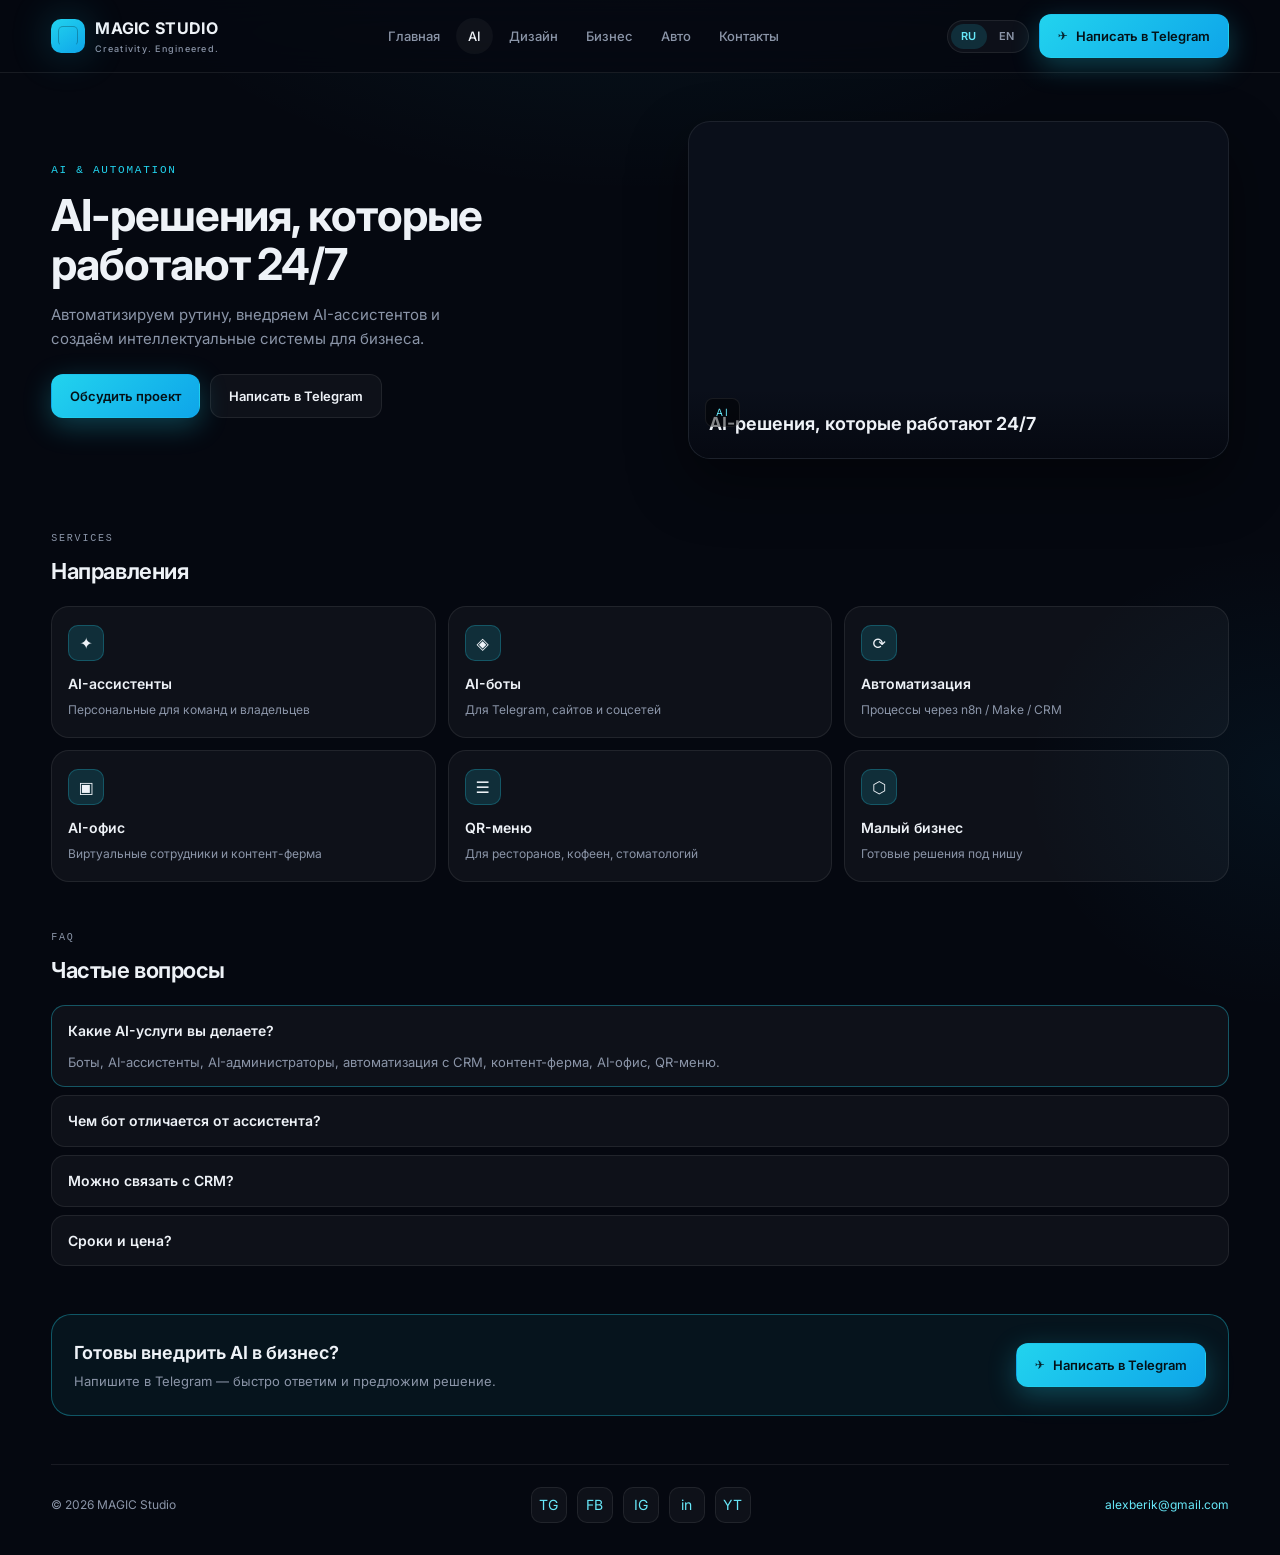
==== commit 1dd1a096: "AI page: FAQ restored, photo hero slot, fixed layout" ====
--- a/ai/index.html
+++ b/ai/index.html
@@ -4,10 +4,8 @@
 <meta charset="utf-8">
 <meta name="viewport" content="width=device-width,initial-scale=1">
 <title>AI & Automation — MAGIC Studio | Тбилиси</title>
-<meta name="description" content="AI-ассистенты, боты, автоматизация процессов, AI-офис, QR-меню. Внедрение AI для бизнеса в Грузии.">
+<meta name="description" content="AI-ассистенты, боты, автоматизация, AI-офис, QR-меню.">
 <link rel="canonical" href="https://alexberik.github.io/magic_studio/ai/">
-<meta property="og:title" content="AI & Automation — MAGIC Studio">
-<meta property="og:description" content="AI-решения, которые работают 24/7">
 <meta name="theme-color" content="#050810">
 <link href="https://fonts.googleapis.com/css2?family=Inter:wght@400;500;600;700&display=swap" rel="stylesheet">
 <link rel="stylesheet" href="../assets/css/studio.css">
@@ -41,18 +39,16 @@
         <a class="btn btn-ghost" href="https://t.me/alex_berik" target="_blank" rel="noopener" data-i18n="btn_tg">Написать в Telegram</a>
       </div>
     </div>
-    <div class="visual scene-ai" aria-hidden="true">
-      <div class="ring"></div>
-      <div class="orb"></div>
+    <div class="visual photo" aria-hidden="true">
+      <img src="../assets/img/hero-ai.jpg" alt="" width="1100" height="600" loading="eager" onerror="this.style.opacity=0">
       <div class="visual-inner">
-        <span class="visual-tag">AI CORE</span>
-        <div class="visual-title">24/7</div>
-        <div class="visual-sub" data-i18n="ai_s1">AI-ассистенты</div>
+        <span class="visual-tag">AI</span>
+        <div class="visual-title" data-i18n="ai_h1">AI-решения, которые работают 24/7</div>
       </div>
     </div>
   </section>
   <section class="section">
-    <div class="section-label">SOLUTIONS</div>
+    <div class="section-label">SERVICES</div>
     <h2 data-i18n="services">Направления</h2>
     <div class="grid-3">
       <div class="card"><div class="icon">✦</div><h3 data-i18n="ai_s1">AI-ассистенты</h3><p data-i18n="ai_s1p">Персональные для команд и владельцев</p></div>
@@ -61,6 +57,16 @@
       <div class="card"><div class="icon">▣</div><h3 data-i18n="ai_s4">AI-офис</h3><p data-i18n="ai_s4p">Виртуальные сотрудники и контент-ферма</p></div>
       <div class="card"><div class="icon">☰</div><h3 data-i18n="ai_s5">QR-меню</h3><p data-i18n="ai_s5p">Для ресторанов, кофеен, стоматологий</p></div>
       <div class="card"><div class="icon">⬡</div><h3 data-i18n="ai_s6">Малый бизнес</h3><p data-i18n="ai_s6p">Готовые решения под нишу</p></div>
+    </div>
+  </section>
+  <section class="section">
+    <div class="section-label">FAQ</div>
+    <h2 data-i18n="faq_title">Частые вопросы</h2>
+    <div class="faq">
+      <details open><summary data-i18n="faq_ai_q1">Какие AI-услуги вы делаете?</summary><p data-i18n="faq_ai_a1">Боты, AI-ассистенты, AI-администраторы, автоматизация с CRM, контент-ферма, AI-офис, QR-меню.</p></details>
+      <details><summary data-i18n="faq_ai_q2">Чем бот отличается от ассистента?</summary><p data-i18n="faq_ai_a2">Бот — сценарии. Ассистент — ответы и черновики. Администратор — CRM и эскалация.</p></details>
+      <details><summary data-i18n="faq_ai_q3">Можно связать с CRM?</summary><p data-i18n="faq_ai_a3">Да: заявка → квалификация → CRM → уведомление.</p></details>
+      <details><summary data-i18n="faq_ai_q4">Сроки и цена?</summary><p data-i18n="faq_ai_a4">Простой сценарий — от нескольких дней. Оценка после брифа в Telegram.</p></details>
     </div>
   </section>
   <div class="cta-band">
--- a/assets/css/studio.css
+++ b/assets/css/studio.css
@@ -86,7 +86,7 @@
   display:grid;grid-template-columns:1.05fr .95fr;gap:40px;align-items:center;
   padding:48px 0 36px;
 }
-@media(max-width:900px){.hero{grid-template-columns:1fr;gap:28px;padding-top:28px}}
+@media(max-width:900px){.hero{grid-template-columns:1fr;gap:20px;padding-top:28px}}
 .eyebrow{
   font-family:var(--mono);font-size:11px;letter-spacing:.16em;color:var(--cyan);
   text-transform:uppercase;margin-bottom:12px;
@@ -119,127 +119,14 @@
 }
 .visual-title{font-size:18px;font-weight:650;margin-bottom:4px}
 .visual-sub{font-size:12px;color:var(--muted)}
-.scene-hub{
-  background:
-    linear-gradient(180deg,transparent 40%,rgba(5,8,16,.85) 100%),
-    radial-gradient(ellipse at 60% 40%,rgba(251,146,60,.25),transparent 50%),
-    radial-gradient(ellipse at 30% 70%,rgba(34,211,238,.12),transparent 45%),
-    linear-gradient(160deg,#0c1220,#1a1520);
-}
-.scene-hub .portrait{
-  position:absolute;right:8%;top:8%;bottom:18%;width:42%;
-  border-radius:16px;border:1px solid rgba(255,255,255,.12);
-  background:
-    radial-gradient(circle at 50% 30%,#3d4a5c 0%,#1a2030 55%,#0d121c 100%);
-  box-shadow:0 20px 50px rgba(0,0,0,.4);
-}
-.scene-hub .portrait::after{
-  content:"";position:absolute;inset:0;border-radius:16px;
-  background:
-    radial-gradient(ellipse 40% 30% at 50% 28%,rgba(255,220,180,.15),transparent),
-    linear-gradient(180deg,transparent 50%,rgba(5,8,16,.5));
-}
-.scene-ai{
-  background:
-    radial-gradient(ellipse at 70% 40%,rgba(34,211,238,.35),transparent 45%),
-    radial-gradient(ellipse at 40% 60%,rgba(59,130,246,.2),transparent 40%),
-    linear-gradient(160deg,#050a14,#0a1528);
-}
-.scene-ai .orb{
-  position:absolute;left:50%;top:42%;transform:translate(-50%,-50%);
-  width:min(220px,55%);aspect-ratio:1;border-radius:50%;
-  background:
-    radial-gradient(circle at 40% 35%,#67e8f9,#0ea5e9 40%,transparent 70%);
-  box-shadow:0 0 80px rgba(34,211,238,.45),inset 0 0 40px rgba(255,255,255,.15);
-  animation:pulse 4s ease-in-out infinite;
-}
-.scene-ai .ring{
-  position:absolute;left:50%;top:42%;transform:translate(-50%,-50%);
-  width:min(280px,70%);aspect-ratio:1;border-radius:50%;
-  border:1px solid rgba(34,211,238,.35);
-  animation:spin 20s linear infinite;
-}
-@keyframes pulse{0%,100%{transform:translate(-50%,-50%) scale(1)}50%{transform:translate(-50%,-50%) scale(1.05)}}
-@keyframes spin{to{transform:translate(-50%,-50%) rotate(360deg)}}
-.scene-design{
-  background:
-    linear-gradient(135deg,rgba(34,211,238,.08),transparent),
-    linear-gradient(160deg,#0a101c,#0c1828);
-}
-.device-stack{position:absolute;inset:12% 8% 22% 8%;display:flex;align-items:flex-end;justify-content:center;gap:12px}
-.device-laptop{
-  width:58%;aspect-ratio:16/10;border-radius:10px 10px 4px 4px;
-  background:linear-gradient(160deg,#1e293b,#0f172a);border:1px solid rgba(255,255,255,.15);
-  box-shadow:0 16px 40px rgba(0,0,0,.4);position:relative;
-}
-.device-laptop::before{
-  content:"";position:absolute;inset:6% 4% 14% 4%;border-radius:4px;
-  background:linear-gradient(160deg,#0ea5e9 0%,#0369a1 40%,#0c4a6e 100%);
-  opacity:.85;
-}
-.device-phone{
-  width:18%;aspect-ratio:9/19;border-radius:12px;
-  background:linear-gradient(160deg,#1e293b,#0f172a);border:1px solid rgba(255,255,255,.18);
-  box-shadow:0 12px 30px rgba(0,0,0,.35);position:relative;
-}
-.device-phone::before{
-  content:"";position:absolute;inset:8% 8% 10% 8%;border-radius:6px;
-  background:linear-gradient(180deg,#22d3ee,#0369a1);
-}
-.scene-business{
-  background:
-    linear-gradient(180deg,transparent 35%,rgba(5,8,16,.9) 100%),
-    radial-gradient(ellipse at 50% 80%,rgba(251,146,60,.3),transparent 50%),
-    radial-gradient(ellipse at 70% 30%,rgba(34,211,238,.1),transparent 40%),
-    linear-gradient(180deg,#1a1525,#0a1018);
-}
-.scene-business .skyline{
-  position:absolute;left:0;right:0;bottom:18%;height:45%;
-  background:
-    linear-gradient(90deg,transparent,rgba(251,191,36,.15) 30%,rgba(251,146,60,.2) 50%,transparent),
-    repeating-linear-gradient(90deg,transparent,transparent 18px,rgba(255,255,255,.04) 18px,rgba(255,255,255,.04) 20px);
-  mask-image:linear-gradient(90deg,transparent,black 10%,black 90%,transparent);
-  opacity:.7;
-}
-.scene-auto{
-  background:
-    linear-gradient(180deg,transparent 40%,rgba(5,8,16,.88) 100%),
-    radial-gradient(ellipse at 60% 50%,rgba(251,146,60,.2),transparent 50%),
-    linear-gradient(160deg,#0c121c,#151820);
-}
-.car-shape{
-  position:absolute;left:50%;bottom:22%;transform:translateX(-50%);
-  width:72%;height:38%;
-  background:
-    radial-gradient(ellipse at 50% 80%,rgba(0,0,0,.5),transparent 60%),
-    linear-gradient(180deg,#2a3444 0%,#151b26 60%,#0a0e14 100%);
-  border-radius:40% 40% 20% 20% / 60% 60% 40% 40%;
-  border:1px solid rgba(255,255,255,.1);
-  box-shadow:0 20px 40px rgba(0,0,0,.5);
-}
-.car-shape::before{
-  content:"";position:absolute;left:12%;right:12%;top:18%;height:28%;
-  background:linear-gradient(90deg,transparent,rgba(34,211,238,.25),transparent);
-  border-radius:8px;opacity:.6;
-}
-.scene-contacts{
-  background:
-    radial-gradient(ellipse at 70% 40%,rgba(34,211,238,.2),transparent 50%),
-    linear-gradient(160deg,#0a101c,#0c1525);
-}
-.tg-big{
-  position:absolute;right:12%;top:20%;width:100px;height:100px;border-radius:28px;
-  background:linear-gradient(145deg,var(--cyan),#0ea5e9);
-  box-shadow:var(--glow);display:grid;place-items:center;font-size:42px;color:#041016;
-}
 .section{padding:36px 0 12px}
 .section-label{
   font-family:var(--mono);font-size:10px;letter-spacing:.18em;color:var(--muted);margin-bottom:8px;
 }
 h2{font-size:22px;font-weight:650;margin-bottom:18px;letter-spacing:-.02em}
-.grid-5{display:grid;grid-template-columns:repeat(5,1fr);gap:12px}
-.grid-4{display:grid;grid-template-columns:repeat(4,1fr);gap:12px}
-.grid-3{display:grid;grid-template-columns:repeat(3,1fr);gap:12px}
+.grid-5{display:grid;grid-template-columns:repeat(5,1fr);gap:12px;align-items:stretch}
+.grid-4{display:grid;grid-template-columns:repeat(4,1fr);gap:12px;align-items:stretch}
+.grid-3{display:grid;grid-template-columns:repeat(3,1fr);gap:12px;align-items:stretch}
 .grid-2{display:grid;grid-template-columns:repeat(2,1fr);gap:12px}
 @media(max-width:900px){.grid-5{grid-template-columns:repeat(2,1fr)}.grid-4{grid-template-columns:repeat(2,1fr)}}
 @media(max-width:600px){
@@ -247,7 +134,7 @@
 }
 .card{
   background:var(--card);border:1px solid var(--border);border-radius:var(--r);
-  padding:18px 16px;transition:border-color .2s,transform .2s,background .2s;
+  padding:18px 16px;transition:border-color .2s,transform .2s,background .2s;height:100%;
 }
 .card:hover{border-color:var(--border-h);background:var(--card-h);transform:translateY(-2px)}
 .card .icon{
@@ -286,7 +173,6 @@
 @media(max-width:800px){.steps{grid-template-columns:repeat(2,1fr)}}
 .step{
   background:var(--card);border:1px solid var(--border);border-radius:var(--r);padding:16px;
-  position:relative;
 }
 .step .n{
   font-family:var(--mono);font-size:11px;color:var(--cyan);margin-bottom:8px;letter-spacing:.08em;
@@ -325,13 +211,42 @@
 .field input:focus,.field select:focus,.field textarea:focus{border-color:var(--border-h)}
 .field textarea{min-height:100px;resize:vertical}
 .form-grid .full{grid-column:1/-1}
-.thumbs{display:grid;grid-template-columns:repeat(4,1fr);gap:10px}
-@media(max-width:700px){.thumbs{grid-template-columns:repeat(2,1fr)}}
-.thumb{
-  aspect-ratio:4/3;border-radius:14px;border:1px solid var(--border);
-  background:linear-gradient(145deg,#12203a,#0a1220);overflow:hidden;position:relative;
-}
-.thumb span{
-  position:absolute;left:10px;bottom:10px;font-size:11px;font-weight:600;
-  background:rgba(0,0,0,.5);padding:4px 8px;border-radius:6px;
-}
+
+/* Photo heroes — fixed aspect, no stretch */
+.visual.photo{
+  padding:0;
+  min-height:0;
+  aspect-ratio:16/10;
+  max-height:420px;
+  background:#0a0f1a;
+}
+.visual.photo::before{display:none}
+.visual.photo img{
+  position:absolute;
+  inset:0;
+  width:100%;
+  height:100%;
+  object-fit:cover;
+  object-position:center 20%;
+  display:block;
+}
+.visual.photo .visual-inner{
+  position:absolute;
+  left:0;right:0;bottom:0;
+  z-index:2;
+  background:linear-gradient(transparent 10%,rgba(5,8,16,.88));
+  padding:28px 20px 16px;
+  min-height:0;
+  height:auto;
+  justify-content:flex-end;
+}
+@media(max-width:900px){
+  .visual.photo{
+    aspect-ratio:16/11;
+    max-height:300px;
+  }
+}
+@media(max-width:520px){
+  .nav-links{display:none}
+  h1{font-size:clamp(24px,7vw,32px)}
+}
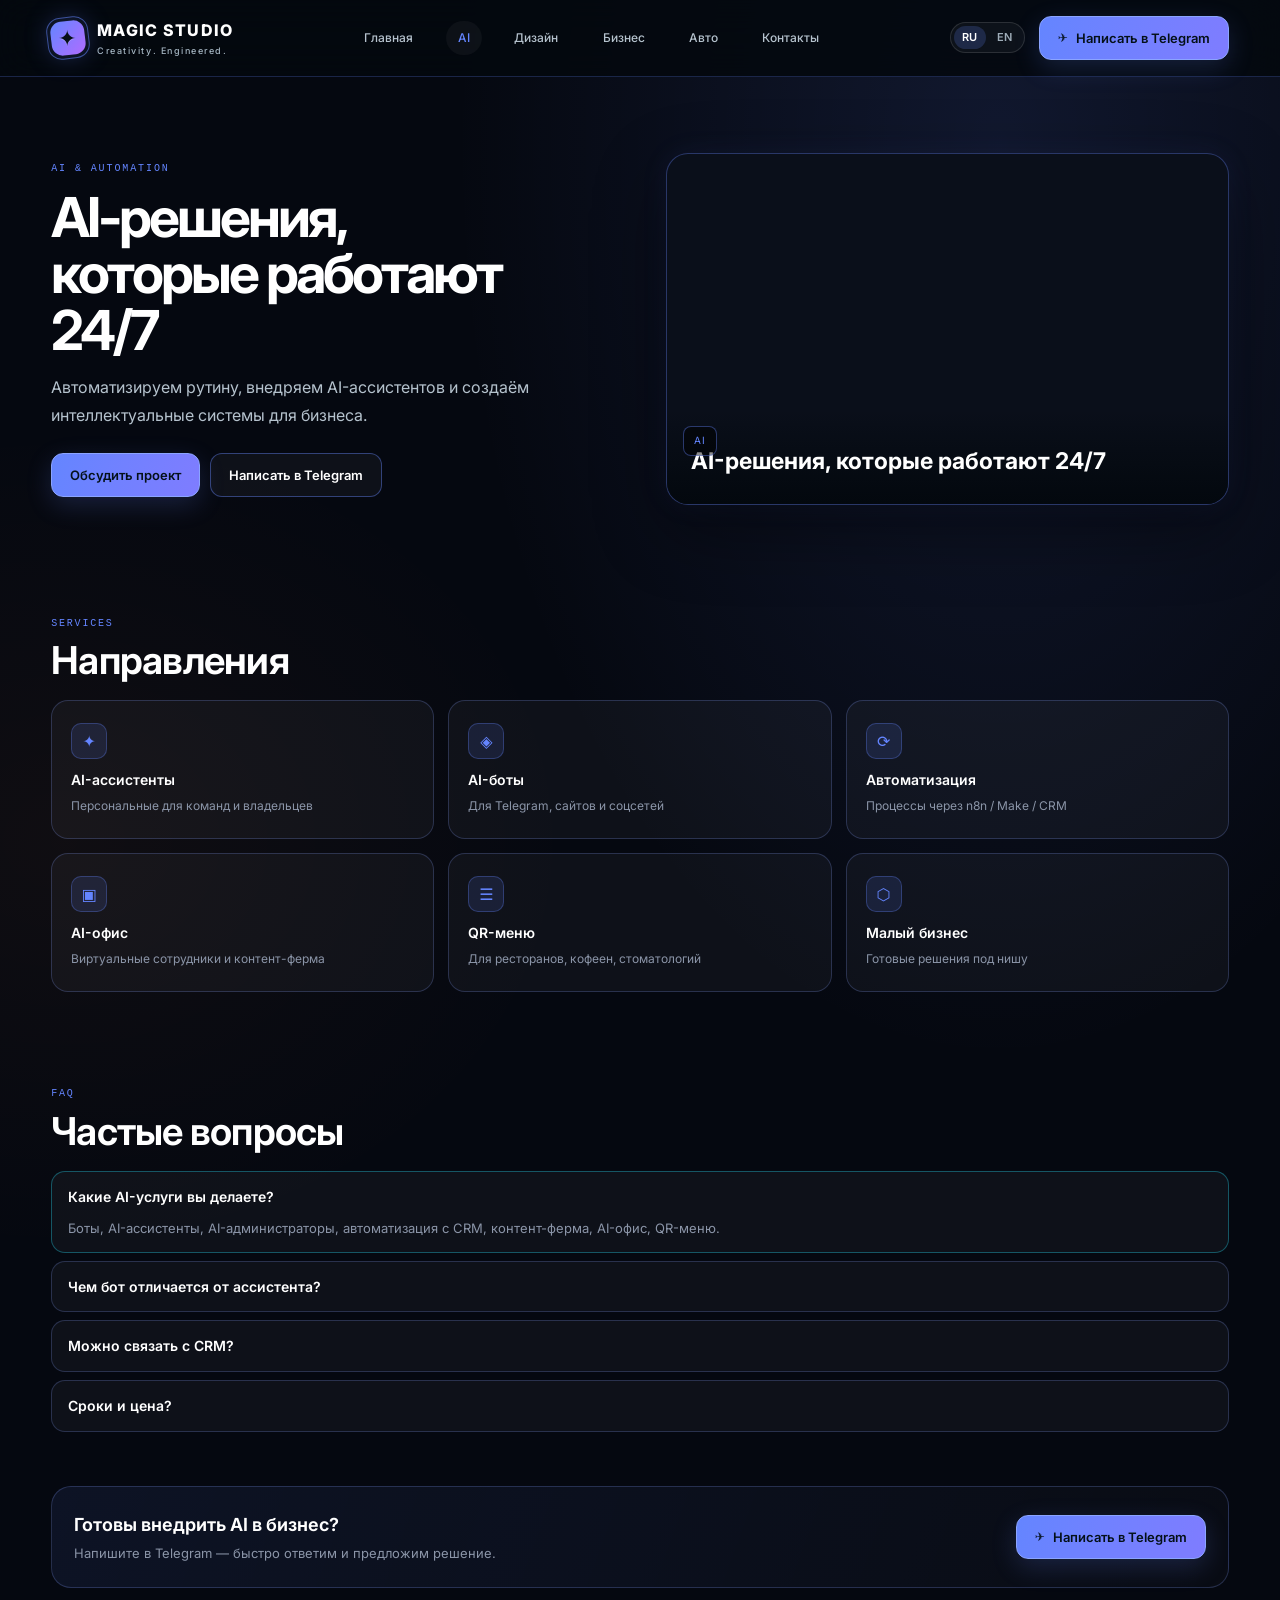
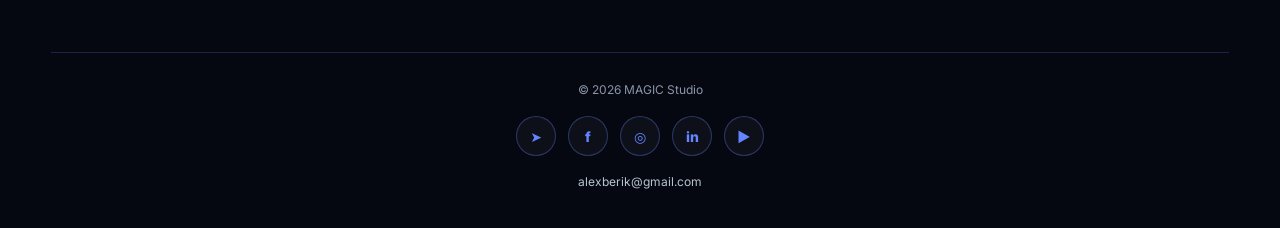
==== commit 677d1830: "Polish MAGIC Studio layout, page themes and hero styling" ====
--- a/ai/index.html
+++ b/ai/index.html
@@ -9,11 +9,13 @@
 <meta name="theme-color" content="#050810">
 <link href="https://fonts.googleapis.com/css2?family=Inter:wght@400;500;600;700&display=swap" rel="stylesheet">
 <link rel="stylesheet" href="../assets/css/studio.css">
+<link rel="stylesheet" href="../assets/css/themes.css">
+<link rel="stylesheet" href="../assets/css/site-polish.css?v=20261029-3">
 </head>
-<body>
+<body data-theme="ai">
 <header class="site-header">
   <div class="wrap nav">
-    <a class="logo" href="../"><span class="logo-mark"></span><div>MAGIC STUDIO<small data-i18n="tagline">Creativity. Engineered.</small></div></a>
+    <a class="logo" href="../"><span class="logo-mark" aria-hidden="true"><span></span></span><div>MAGIC STUDIO<small data-i18n="tagline">Creativity. Engineered.</small></div></a>
     <nav class="nav-links">
       <a href="../" data-i18n="nav_home">Главная</a>
       <a href="../ai/" class="active" data-i18n="nav_ai">AI</a>
@@ -39,7 +41,7 @@
         <a class="btn btn-ghost" href="https://t.me/alex_berik" target="_blank" rel="noopener" data-i18n="btn_tg">Написать в Telegram</a>
       </div>
     </div>
-    <div class="visual photo" aria-hidden="true">
+    <div class="visual photo photo-ai" aria-hidden="true">
       <img src="../assets/img/hero-ai.jpg" alt="" width="1100" height="600" loading="eager" onerror="this.style.opacity=0">
       <div class="visual-inner">
         <span class="visual-tag">AI</span>
@@ -77,11 +79,11 @@
 <footer class="site-footer wrap">
   <div>© 2026 MAGIC Studio</div>
   <div class="socials">
-    <a href="https://t.me/alex_berik" target="_blank" rel="noopener">TG</a>
-    <a href="https://www.facebook.com/magicAIsoft" target="_blank" rel="noopener">FB</a>
-    <a href="https://www.instagram.com/alex__good_man/" target="_blank" rel="noopener">IG</a>
-    <a href="https://www.linkedin.com/in/oleg-beriashvili/" target="_blank" rel="noopener">in</a>
-    <a href="https://www.youtube.com/@alexberik" target="_blank" rel="noopener">YT</a>
+    <a href="https://t.me/alex_berik" target="_blank" rel="noopener" aria-label="Telegram">➤</a>
+    <a href="https://www.facebook.com/magicAIsoft" target="_blank" rel="noopener" aria-label="Facebook">f</a>
+    <a href="https://www.instagram.com/alex__good_man/" target="_blank" rel="noopener" aria-label="Instagram">◎</a>
+    <a href="https://www.linkedin.com/in/oleg-beriashvili/" target="_blank" rel="noopener" aria-label="LinkedIn">in</a>
+    <a href="https://www.youtube.com/@alexberik" target="_blank" rel="noopener" aria-label="YouTube">▶</a>
   </div>
   <div><a href="mailto:alexberik@gmail.com">alexberik@gmail.com</a></div>
 </footer>
--- a/assets/css/themes.css
+++ b/assets/css/themes.css
@@ -0,0 +1,50 @@
+/* Theme tokens per direction — multi-layer aurora */
+[data-theme="hub"] {
+  --canvas: #050508; --surface: #0c0c12; --elevated: #12121a; --border: #1e1e2a;
+  --text: #f2f2f5; --text-muted: #8b8b9a; --accent: #ab8ff1;
+  --glow: radial-gradient(circle, rgba(171,143,241,0.65), rgba(137,96,240,0.12));
+  --glow-a: radial-gradient(circle, rgba(171,143,241,0.7) 0%, rgba(137,96,240,0.15) 55%, transparent 70%);
+  --glow-b: radial-gradient(circle, rgba(255,125,218,0.35) 0%, rgba(98,95,255,0.12) 50%, transparent 70%);
+  --glow-c: radial-gradient(circle, rgba(142,108,228,0.4) 0%, transparent 65%);
+  --cta-bg: #dad7de; --cta-text: #08080a;
+}
+[data-theme="ai"] {
+  --canvas: #0b0c0e; --surface: #0e111b; --elevated: #0d172b; --border: #172540;
+  --text: #ffffff; --text-muted: #abaebb; --accent: #2862d7;
+  --glow: radial-gradient(circle, rgba(98,95,255,0.55), rgba(40,98,215,0.12));
+  --glow-a: radial-gradient(circle, rgba(98,95,255,0.6) 0%, rgba(40,98,215,0.18) 50%, transparent 70%);
+  --glow-b: radial-gradient(circle, rgba(255,125,218,0.28) 0%, rgba(40,98,215,0.1) 55%, transparent 70%);
+  --glow-c: radial-gradient(circle, rgba(40,98,215,0.45) 0%, transparent 65%);
+  --cta-bg: #ffffff; --cta-text: #050606;
+}
+[data-theme="design"] {
+  --canvas: #0e100f; --surface: #191919; --elevated: #222222; --border: #42433d;
+  --text: #fffce1; --text-muted: #7c7c6f; --accent: #0ae448;
+  --glow: radial-gradient(circle, rgba(10,228,72,0.35), rgba(254,197,251,0.12));
+  --glow-a: radial-gradient(circle, rgba(10,228,72,0.4) 0%, rgba(171,255,132,0.12) 50%, transparent 70%);
+  --glow-b: radial-gradient(circle, rgba(254,197,251,0.3) 0%, rgba(157,149,255,0.12) 50%, transparent 70%);
+  --glow-c: radial-gradient(circle, rgba(0,186,226,0.25) 0%, transparent 65%);
+  --cta-bg: transparent; --cta-text: #fffce1;
+}
+[data-theme="design"] .btn-primary {
+  background: transparent; color: #fffce1; border: 1.5px solid #0ae448; box-shadow: 0 0 24px rgba(10,228,72,0.2);
+}
+[data-theme="design"] .btn-primary:hover { background: rgba(10,228,72,0.1); filter: none; }
+[data-theme="business"] {
+  --canvas: #08080a; --surface: #0d0d12; --elevated: #17171c; --border: #31313a;
+  --text: #dad7de; --text-muted: #8b8e9c; --accent: #ab8ff1;
+  --glow: radial-gradient(circle, rgba(142,108,228,0.45), rgba(114,79,201,0.1));
+  --glow-a: radial-gradient(circle, rgba(142,108,228,0.5) 0%, rgba(114,79,201,0.15) 50%, transparent 70%);
+  --glow-b: radial-gradient(circle, rgba(171,143,241,0.28) 0%, transparent 65%);
+  --glow-c: radial-gradient(circle, rgba(137,96,240,0.22) 0%, transparent 65%);
+  --cta-bg: #dad7de; --cta-text: #08080a;
+}
+[data-theme="auto"] {
+  --canvas: #010101; --surface: #16191b; --elevated: #1f1f23; --border: #252525;
+  --text: #e0e0e0; --text-muted: #828b8d; --accent: #5eead4;
+  --glow: radial-gradient(circle, rgba(94,234,212,0.28), rgba(31,31,35,0.1));
+  --glow-a: radial-gradient(circle, rgba(94,234,212,0.35) 0%, rgba(45,212,191,0.1) 50%, transparent 70%);
+  --glow-b: radial-gradient(circle, rgba(125,211,252,0.2) 0%, transparent 65%);
+  --glow-c: radial-gradient(circle, rgba(94,234,212,0.18) 0%, transparent 65%);
+  --cta-bg: #e0e0e0; --cta-text: #010101;
+}
--- a/assets/css/site-polish.css
+++ b/assets/css/site-polish.css
@@ -0,0 +1,72 @@
+/* MAGIC Studio site polish: balanced layout, page-specific colors, photo-led hero. */
+:root{--magic-cyan:#00d9ff;--magic-copper:#ff8a3d;--magic-max:1240px}
+body{background:radial-gradient(ellipse at 78% 8%,color-mix(in srgb,var(--page-accent) 13%,transparent),transparent 34rem),radial-gradient(ellipse at 5% 46%,rgba(255,138,61,.045),transparent 32rem),var(--bg,#050810);color:var(--text,#eef2f7)}
+body[data-theme="hub"]{--page-accent:#00d9ff;--page-accent2:#ff8a3d;--page-glow:rgba(0,217,255,.12)}
+body[data-theme="ai"]{--page-accent:#6485ff;--page-accent2:#b06cff;--page-glow:rgba(82,104,255,.16)}
+body[data-theme="design"]{--page-accent:#ff9a52;--page-accent2:#ff4f8b;--page-glow:rgba(255,118,73,.12)}
+body[data-theme="business"]{--page-accent:#b49aff;--page-accent2:#f2bf72;--page-glow:rgba(153,112,255,.14)}
+body[data-theme="auto"]{--page-accent:#4de0c4;--page-accent2:#ffb05e;--page-glow:rgba(48,210,184,.13)}
+body[data-theme="contacts"]{--page-accent:#00d9ff;--page-accent2:#7c8dff;--page-glow:rgba(0,217,255,.13)}
+.site-header{position:sticky;top:0;z-index:50;background:rgba(4,8,14,.88);backdrop-filter:blur(18px);border-bottom:1px solid color-mix(in srgb,var(--page-accent) 24%,transparent)}
+.site-header .nav{max-width:var(--magic-max);min-height:76px;display:flex;align-items:center;justify-content:space-between;gap:24px}
+.logo{display:flex;align-items:center;gap:12px;flex-shrink:0;letter-spacing:.08em;font-weight:800}
+.logo-mark{width:34px;height:34px;display:grid;place-items:center;position:relative;flex-shrink:0;border-radius:11px;background:linear-gradient(135deg,var(--page-accent),var(--page-accent2));box-shadow:0 0 26px color-mix(in srgb,var(--page-accent) 35%,transparent);transform:rotate(-7deg)}
+.logo-mark::before{content:"✦";color:#061018;font-size:22px;line-height:1;transform:rotate(7deg);text-shadow:0 1px rgba(255,255,255,.25)}
+.logo-mark::after{content:"";position:absolute;inset:-4px;border:1px solid color-mix(in srgb,var(--page-accent) 55%,transparent);border-radius:14px}
+.logo-mark span{display:none}
+.logo small{display:block;font-size:9px;letter-spacing:.17em;color:#a6b7c4;margin-top:2px}
+.nav-links{display:flex;align-items:center;justify-content:center;gap:clamp(10px,1.6vw,23px);flex:1}
+.nav-links a{font-size:12px;color:#b6c3ce;white-space:nowrap;transition:color .2s}
+.nav-links a:hover,.nav-links a.active{color:var(--page-accent)}
+.nav-right{display:flex;align-items:center;gap:14px;flex-shrink:0}
+.lang{display:flex;gap:3px;padding:3px;border:1px solid rgba(255,255,255,.12);border-radius:999px}
+.lang button{padding:6px 8px;border-radius:999px;font-size:11px;color:#9eacb8}
+.lang button.active{background:color-mix(in srgb,var(--page-accent) 20%,transparent);color:#fff}
+.btn-primary{background:linear-gradient(110deg,var(--page-accent),color-mix(in srgb,var(--page-accent) 65%,var(--page-accent2)))!important;color:#041018!important;border:1px solid color-mix(in srgb,var(--page-accent) 75%,white)!important;box-shadow:0 8px 26px color-mix(in srgb,var(--page-accent) 19%,transparent)!important}
+.btn-ghost{border:1px solid color-mix(in srgb,var(--page-accent) 42%,transparent)!important}
+.hero{display:grid;grid-template-columns:minmax(0,1fr) minmax(0,1fr);align-items:center;gap:clamp(26px,4vw,58px);padding:clamp(44px,6vw,76px) 0 34px}
+.hero>div:first-child{min-width:0}
+.hero h1,.hero h1[data-i18n]{font-size:clamp(36px,4.3vw,62px);line-height:1.03;letter-spacing:-.055em;max-width:13ch}
+.hero h1 em{color:var(--page-accent);background:none;-webkit-text-fill-color:currentColor}
+.eyebrow{color:var(--page-accent);font-size:10px;letter-spacing:.19em}
+.lead{font-size:clamp(14px,1.25vw,17px);line-height:1.75;max-width:55ch;color:#b5c2cd}
+.hero-cta{display:flex;gap:10px;flex-wrap:wrap}
+.visual{min-width:0;min-height:0;aspect-ratio:16/10;max-height:440px;border-radius:22px;border:1px solid color-mix(in srgb,var(--page-accent) 34%,transparent);overflow:hidden;position:relative;background-color:#0a1018;background-size:cover;background-position:center;box-shadow:0 24px 70px rgba(0,0,0,.42),0 0 28px color-mix(in srgb,var(--page-accent) 8%,transparent)}
+.visual::before{content:"";position:absolute;inset:0;z-index:0;background:linear-gradient(90deg,rgba(2,8,14,.72),rgba(2,8,14,.18) 72%,rgba(2,8,14,.35));pointer-events:none}
+.visual.photo img{display:none!important}
+.visual-inner{position:absolute!important;left:0;right:0;bottom:0;z-index:2!important;min-height:0!important;height:auto!important;padding:34px 24px 20px!important;background:linear-gradient(transparent,rgba(2,7,12,.88))!important}
+.visual-tag{border-color:color-mix(in srgb,var(--page-accent) 40%,transparent)!important;color:var(--page-accent)!important}
+.visual-title{font-size:clamp(16px,1.8vw,23px)!important;font-weight:700}
+.visual-sub{color:#c5d2dc!important}
+.photo-home{background-image:url("https://images.unsplash.com/photo-1519608487953-e999c86e7455?auto=format&fit=crop&w=1400&q=85")}
+.photo-ai{background-image:url("https://images.unsplash.com/photo-1677442136019-21780ecad995?auto=format&fit=crop&w=1400&q=85")}
+.photo-design{background-image:url("https://images.unsplash.com/photo-1498050108023-c5249f4df085?auto=format&fit=crop&w=1400&q=85")}
+.photo-business{background-image:url("https://images.unsplash.com/photo-1560969184-10fe8719e047?auto=format&fit=crop&w=1400&q=85")}
+.photo-auto{background-image:url("https://images.unsplash.com/photo-1492144534655-ae79c964c9d7?auto=format&fit=crop&w=1400&q=85")}
+.photo-contacts{background-image:url("https://images.unsplash.com/photo-1519608487953-e999c86e7455?auto=format&fit=crop&w=1400&q=85")}
+.card,.feature,.stat,.cta-band,.faq details{border-color:color-mix(in srgb,var(--page-accent) 18%,rgba(255,255,255,.06))}
+.card .icon{color:var(--page-accent);background:color-mix(in srgb,var(--page-accent) 13%,transparent);border-color:color-mix(in srgb,var(--page-accent) 30%,transparent)}
+.card .more,.section-label{color:var(--page-accent)}
+.section{padding:clamp(48px,6vw,78px) 0 18px}
+.section h2{font-size:clamp(28px,3vw,42px);line-height:1.12}
+.grid-5,.grid-4,.grid-3,.grid-2,.features,.stats,.steps{align-items:stretch}
+.grid-5{grid-template-columns:repeat(5,minmax(0,1fr));gap:14px}
+.grid-4{grid-template-columns:repeat(4,minmax(0,1fr));gap:14px}
+.grid-3{grid-template-columns:repeat(3,minmax(0,1fr));gap:14px}
+.grid-2{grid-template-columns:repeat(2,minmax(0,1fr));gap:14px}
+.card{display:flex;flex-direction:column;min-width:0;min-height:100%;padding:22px 19px;border-radius:17px}
+.card h3{line-height:1.35}
+.card p{line-height:1.65}
+.card .more{margin-top:auto;padding-top:14px}
+.stats{gap:14px}
+.stat{padding:20px 12px}
+.cta-band{border-radius:20px;background:linear-gradient(110deg,color-mix(in srgb,var(--page-accent) 9%,transparent),rgba(255,255,255,.02));gap:22px}
+.site-footer{margin-top:64px;padding:28px 0 36px;display:grid;grid-template-columns:1fr;justify-items:center;gap:17px;text-align:center;border-top:1px solid color-mix(in srgb,var(--page-accent) 22%,transparent)}
+.site-footer .socials{display:flex;align-items:center;justify-content:center;gap:12px;flex-wrap:wrap}
+.site-footer .socials a{display:grid;place-items:center;width:40px;height:40px;border-radius:50%;font-size:14px;font-weight:800;background:rgba(255,255,255,.035);border:1px solid color-mix(in srgb,var(--page-accent) 35%,transparent);color:var(--page-accent);transition:transform .2s,background .2s}
+.site-footer .socials a:hover{transform:translateY(-3px);background:color-mix(in srgb,var(--page-accent) 14%,transparent)}
+.site-footer>div:last-child a{color:#b6c4cf}
+@media(max-width:1050px){.site-header .nav{gap:14px}.nav-links{gap:12px}.nav-right>.btn{font-size:11px;padding:10px 13px}.grid-5{grid-template-columns:repeat(3,minmax(0,1fr))}.hero{gap:28px}}
+@media(max-width:800px){.site-header{position:relative}.site-header .nav{flex-wrap:wrap;padding-top:13px;padding-bottom:13px}.nav-links{order:3;flex-basis:100%;justify-content:flex-start;overflow-x:auto;padding:5px 0}.hero{grid-template-columns:1fr;padding-top:36px}.hero h1{max-width:16ch}.visual{max-height:380px}.grid-5,.grid-4{grid-template-columns:repeat(2,minmax(0,1fr))}.grid-3{grid-template-columns:repeat(2,minmax(0,1fr))}}
+@media(max-width:520px){.site-header .nav{padding-left:17px;padding-right:17px;gap:10px}.logo{font-size:12px}.logo-mark{width:30px;height:30px}.nav-right{margin-left:auto;gap:7px}.nav-right>.btn{display:none}.nav-links{gap:16px}.nav-links a{font-size:12px}.hero{padding-top:28px}.hero h1{font-size:clamp(34px,10vw,46px)}.visual{aspect-ratio:4/3;max-height:300px}.grid-5,.grid-4,.grid-3,.grid-2,.features{grid-template-columns:1fr}.stats{grid-template-columns:repeat(2,minmax(0,1fr))}.section{padding-top:44px}.site-footer{margin-top:40px}.site-footer .socials{gap:9px}.site-footer .socials a{width:36px;height:36px}}
+@media(prefers-reduced-motion:reduce){*,*::before,*::after{animation:none!important;transition:none!important;scroll-behavior:auto!important}}
